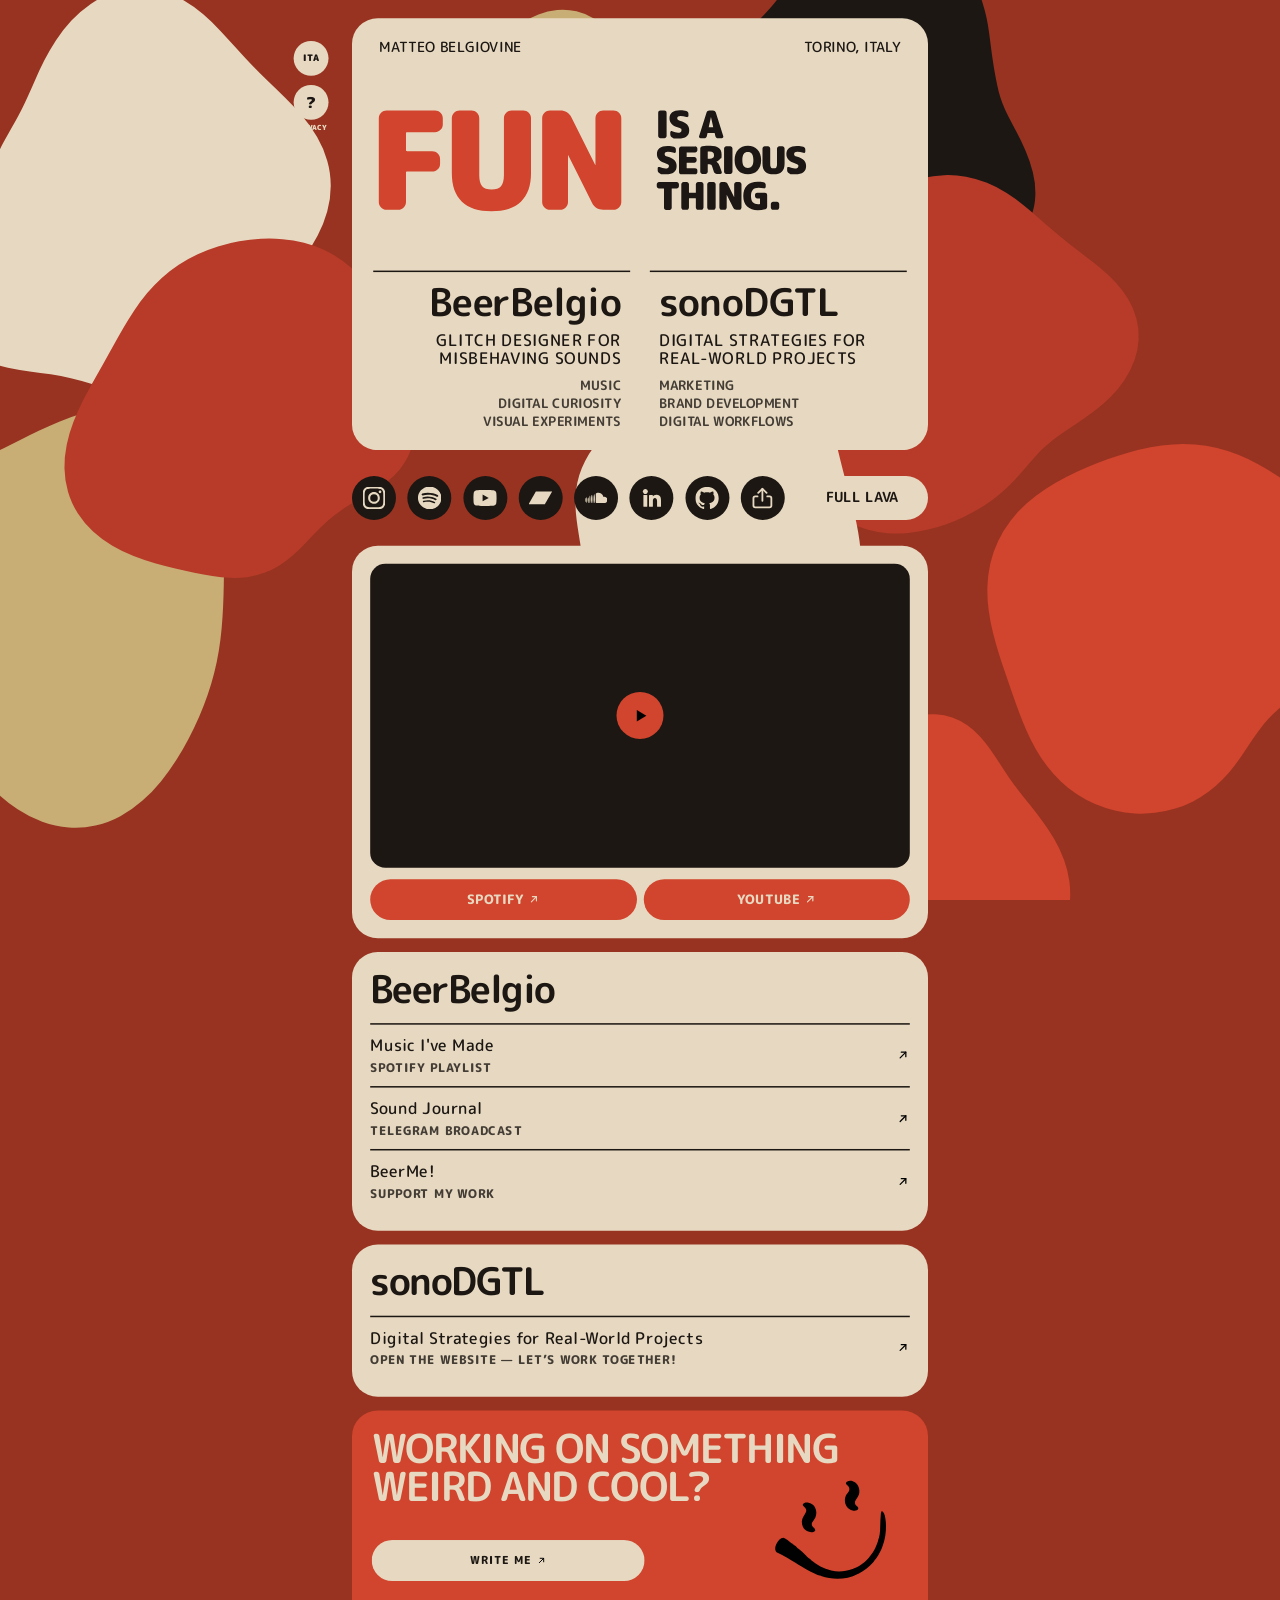
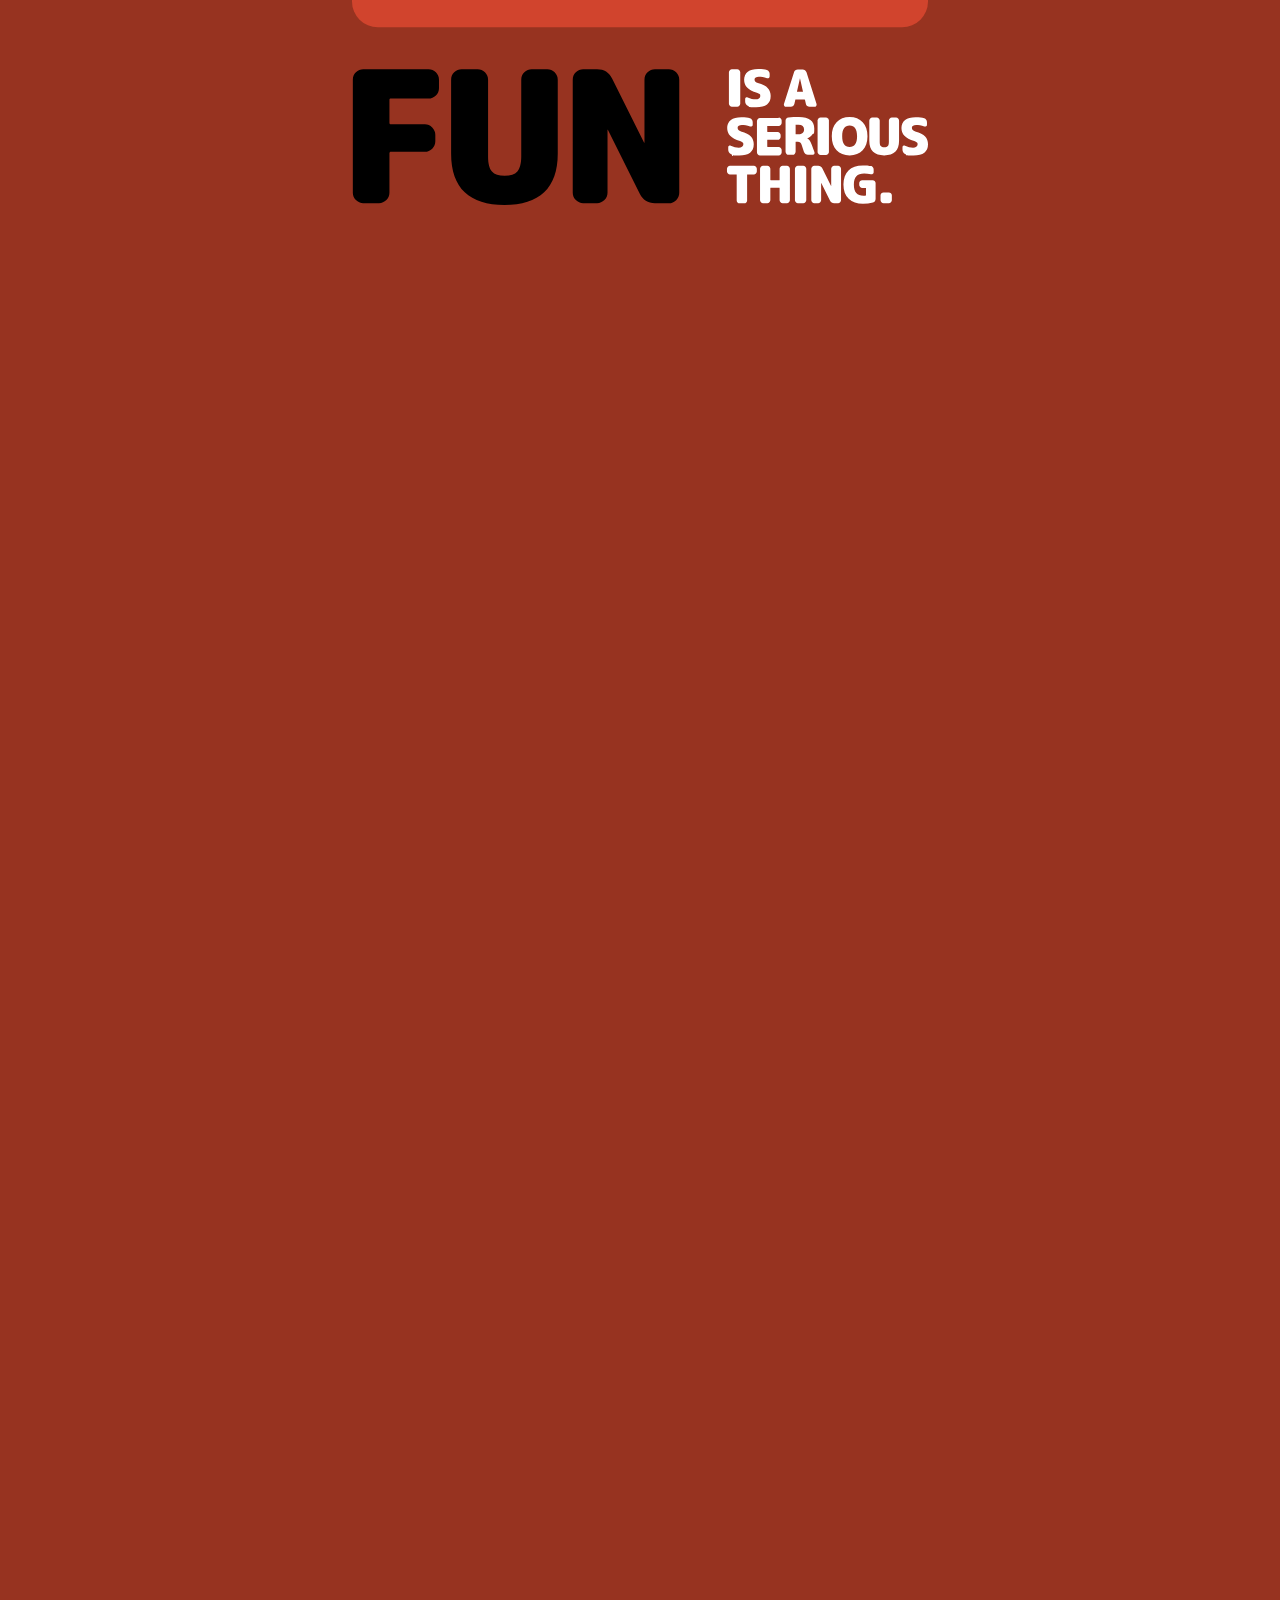
==== index.html @ 7c2b0398 "Add files via upload" ====
<!doctype html>
<html lang="en">
<head>
  <meta charset="utf-8">
  <meta name="copyright" content="© 2026 Matteo Belgiovine. Non-commercial reuse with attribution; commercial use requires separate agreement.">
  <meta name="viewport" content="width=device-width, initial-scale=1, viewport-fit=cover">
  <meta name="theme-color" content="#973320">

  <title>FUN IS A SERIOUS THING</title>
  <meta name="description" content="Music, digital strategy and useful ideas from unexpected angles. Fun is a serious thing.">

  <link rel="canonical" href="https://beerbelgio.github.io/">
  <link rel="alternate" hreflang="en" href="https://beerbelgio.github.io/">
  <link rel="alternate" hreflang="it" href="https://beerbelgio.github.io/it/">
  <link rel="alternate" hreflang="x-default" href="https://beerbelgio.github.io/">

  <meta property="og:title" content="Matteo Belgiovine — Digital Hub">
  <meta property="og:site_name" content="Matteo Belgiovine">
  <meta property="og:description" content="Music, digital strategy and useful ideas from unexpected angles. Fun is a serious thing.">
  <meta property="og:type" content="website">
  <meta property="og:url" content="https://beerbelgio.github.io/">
  <meta property="og:image" content="https://beerbelgio.github.io/assets/og-image.png">
  <meta property="og:image:secure_url" content="https://beerbelgio.github.io/assets/og-image.png">
  <meta property="og:image:type" content="image/png">
  <meta property="og:image:width" content="1200">
  <meta property="og:image:height" content="630">
  <meta property="og:image:alt" content="BeerBelgio — Matteo Belgiovine">

  <meta name="twitter:card" content="summary_large_image">
  <meta name="twitter:title" content="Matteo Belgiovine — Digital Hub">
  <meta name="twitter:description" content="Music, digital strategy and useful ideas from unexpected angles. Fun is a serious thing.">
  <meta name="twitter:image" content="https://beerbelgio.github.io/assets/og-image.png">
  <meta name="twitter:image:alt" content="BeerBelgio — Matteo Belgiovine">

  <link rel="icon" href="/assets/favicon.svg?v=1101" type="image/svg+xml">
  <link rel="stylesheet" href="/assets/fonts/m-plus-rounded-1c/font.css?v=1101">
  <link rel="stylesheet" href="/style.css?v=1101">

  <script>
    (() => {
      const BUILD_TOKEN = "1101";
      let checking = false;
      async function ensureCurrentBuild() {
        if (checking) return;
        checking = true;
        try {
          const response = await fetch(`/version.json?t=${Date.now()}`, { cache: "no-store" });
          if (!response.ok) return;
          const latest = await response.json();
          if (latest && latest.token && latest.token !== BUILD_TOKEN) {
            const url = new URL(window.location.href);
            if (url.searchParams.get("_build") !== latest.token) {
              url.searchParams.set("_build", latest.token);
              window.location.replace(url.toString());
            }
          }
        } catch (_) {
          /* Offline or transient network failure: keep the current coherent build. */
        } finally {
          checking = false;
        }
      }
      window.addEventListener("pageshow", ensureCurrentBuild);
      window.addEventListener("orientationchange", ensureCurrentBuild);
      document.addEventListener("visibilitychange", () => {
        if (!document.hidden) ensureCurrentBuild();
      });
    })();
  </script>

</head>

<body>
  <canvas id="lava-canvas" aria-hidden="true"></canvas>

  <button class="lava-back" id="lava-back" type="button" aria-label="Exit full lava mode">
    BACK
  </button>

  <button class="lava-info" id="lava-info" type="button" aria-label="Full Lava controls" aria-expanded="false" aria-controls="lava-info-panel">
    ?
  </button>

  <div class="lava-info-panel card" id="lava-info-panel" hidden role="dialog" aria-modal="true" aria-labelledby="lava-info-title">
    <section class="lava-info-card">
      <button class="lava-info-close" id="lava-info-close" type="button" aria-label="Close Full Lava controls">×</button>
      <h2 id="lava-info-title">FULL LAVA</h2>
      <p class="lava-info-copy"><span><strong>MOVE</strong> the pointer through the field to create a perturbation.</span><span><strong>SCROLL</strong> around to push the whole field and affect the blobs.</span><span><strong>GRAB &amp; DRAG</strong> a blob, move it and release it — throw it, play with it.</span><span><strong>5+5</strong> clicks on empty space will repel the blobs, then attract them. Drive ’em crazy.</span></p>
    </section>
  </div>

  <div class="privacy-overlay card" id="privacy-panel" hidden role="dialog" aria-modal="true" aria-labelledby="privacy-title">
    <section class="privacy-card">
      <button class="privacy-close" type="button" data-privacy-close aria-label="Close privacy information">×</button>
      <h2 id="privacy-title">PRIVACY</h2>
      <p class="privacy-intro">This site is intentionally light on tracking.</p>
      <div class="privacy-copy">
        <section><h3>THIS SITE</h3><p>No first-party analytics, advertising pixels, profiling or marketing trackers are used by this website.</p></section>
        <section><h3>HOSTING</h3><p>The site is hosted with GitHub Pages. GitHub states that visitors’ IP addresses are logged and stored for security purposes. <a href="https://docs.github.com/en/site-policy/privacy-policies/github-general-privacy-statement" target="_blank" rel="noopener noreferrer">GitHub Privacy Statement <img class="privacy-link-arrow" src="/assets/icon-arrow-up-right.svg?v=1101" alt="" aria-hidden="true"></a></p></section>
        <section><h3>YOUTUBE</h3><p>Embedded videos are loaded only after you choose to play them and use YouTube’s Privacy-Enhanced Mode (<code>youtube-nocookie.com</code>). Once activated, Google / YouTube may process data under their own policies. <a href="https://support.google.com/youtube/answer/171780?hl=en" target="_blank" rel="noopener noreferrer">About Privacy-Enhanced Mode <img class="privacy-link-arrow" src="/assets/icon-arrow-up-right.svg?v=1101" alt="" aria-hidden="true"></a></p></section>
        <section><h3>EXTERNAL LINKS</h3><p>Music, social and professional links open third-party services. Their own privacy terms apply once you leave this site.</p></section>
        <section><h3>CONTACT DATA</h3><p>“Write me” first tries to open your email app through a <code>mailto:</code> link; if no handler takes over, the site shows TO, SUBJECT and MESSAGE as separate fields you can copy into your webmail. This website does not submit or store the message itself. If you email Matteo, the data you voluntarily provide are used to reply to your request and manage the related correspondence. The legal basis is taking steps at your request before a possible collaboration where applicable (GDPR Art. 6(1)(b)); otherwise, the legitimate interest in answering and managing correspondence (Art. 6(1)(f)). Providing contact data is voluntary.</p></section>
        <section><h3>EMAIL PROVIDER</h3><p>Email is received through Gmail / Google. Google may process that correspondence under its own privacy terms and applicable international-transfer safeguards. <a href="https://policies.google.com/privacy" target="_blank" rel="noopener noreferrer">Google Privacy Policy <img class="privacy-link-arrow" src="/assets/icon-arrow-up-right.svg?v=1101" alt="" aria-hidden="true"></a></p></section>
        <section><h3>RETENTION &amp; RIGHTS</h3><p>Correspondence is kept only as long as reasonably needed for the request, any resulting relationship and applicable legal or accounting obligations. No automated decision-making or profiling is carried out by Matteo through this site. Where the GDPR applies, you may request access, correction, deletion, restriction, objection or portability where applicable, and you may lodge a complaint with the competent supervisory authority.</p></section>
        <section><h3>CONTROLLER / CONTACT</h3><p>Matteo Belgiovine — Turin, Italy<br><a href="mailto:matteo.sonodgtl@gmail.com">matteo.sonodgtl@gmail.com</a></p></section>
      </div>
      <p class="privacy-updated">Last updated: 25 September 2026.</p>
    </section>
  </div>

  <div class="site-stage" id="site-stage">
  <main class="site-shell" id="site-shell">

    <section class="hero card" aria-labelledby="hero-title">
      <div class="hero-controls" aria-label="Page controls">
        <a class="language-launch" href="/it/" hreflang="it" lang="it" aria-label="Switch to Italian version">
          <span class="language-launch-mark" aria-hidden="true">ITA</span>
        </a>
        <button class="privacy-launch" type="button" data-privacy-open aria-label="Open privacy information" aria-expanded="false" aria-controls="privacy-panel">
          <span class="privacy-launch-mark" aria-hidden="true">?</span>
          <span class="privacy-launch-label">PRIVACY</span>
        </button>
      </div>
      <div class="hero-meta">
        <span>MATTEO BELGIOVINE</span>
        <span class="hero-location"><span class="location-city">TORINO<span class="location-comma">,</span></span><span class="location-country">ITALY</span></span>
      </div>

      <h1 id="hero-title" class="hero-claim-art-wrap">
        <picture class="hero-claim-picture">
          <source media="(pointer: coarse) and (orientation: portrait)" srcset="/assets/claim-portrait.svg?v=1101">
          <img class="hero-claim-art" src="/assets/claim.svg?v=1101" alt="FUN IS A SERIOUS THING.">
        </picture>
      </h1>

      <div class="identity-stack">
        <a class="identity-card-link" href="#beerbelgio-links" aria-label="Go to BeerBelgio links">
          <article class="identity-block">
            <h2>BeerBelgio</h2>
            <p class="identity-tagline">GLITCH DESIGNER FOR<br>MISBEHAVING SOUNDS</p>
            <p class="identity-meta identity-list">
              <span>MUSIC</span>
              <span>DIGITAL CURIOSITY</span>
              <span>VISUAL EXPERIMENTS</span>
            </p>
          </article>
        </a>

        <a class="identity-card-link" href="/sonodgtl/" aria-label="Open sonoDGTL">
          <article class="identity-block">
            <h2>sonoDGTL</h2>
            <p class="identity-tagline">DIGITAL STRATEGIES FOR<br>REAL-WORLD PROJECTS</p>
            <p class="identity-meta identity-list">
              <span>MARKETING</span>
              <span>BRAND DEVELOPMENT</span>
              <span>DIGITAL WORKFLOWS</span>
            </p>
          </article>
        </a>
      </div>
    </section>

    <div class="quick-actions">
      <nav class="platforms" aria-label="Main platforms">
        <a href="https://www.instagram.com/beerbelgio" target="_blank" rel="noopener noreferrer" aria-label="Instagram"><img class="platform-icon" src="/assets/icon-instagram.svg?v=1101" alt=""></a>
        <a href="https://open.spotify.com/intl-it/artist/6f2uqxxXSBY0WYe5qpEMO0?si=txOc3IltQOeGPD7Iq0KtQw" target="_blank" rel="noopener noreferrer" aria-label="Spotify"><img class="platform-icon" src="/assets/icon-spotify.svg?v=1101" alt=""></a>
        <a href="https://www.youtube.com/@beerbelgio" target="_blank" rel="noopener noreferrer" aria-label="YouTube"><img class="platform-icon" src="/assets/icon-youtube.svg?v=1101" alt=""></a>
        <a href="https://beerbelgio.bandcamp.com/" target="_blank" rel="noopener noreferrer" aria-label="Bandcamp"><img class="platform-icon" src="/assets/icon-bandcamp.svg?v=1101" alt=""></a>
        <a href="https://soundcloud.com/beerbelgio" target="_blank" rel="noopener noreferrer" aria-label="SoundCloud"><img class="platform-icon" src="/assets/icon-soundcloud.svg?v=1101" alt=""></a>
        <a href="https://www.linkedin.com/in/matteo-belgiovine-421177164/" target="_blank" rel="noopener noreferrer" aria-label="LinkedIn"><img class="platform-icon" src="/assets/icon-linkedin.svg?v=1101" alt=""></a>
        <a href="https://github.com/BeerBelgio" target="_blank" rel="noopener noreferrer" aria-label="GitHub"><img class="platform-icon" src="/assets/icon-github.svg?v=1101" alt=""></a>
        <button class="platform-share" id="share-site" type="button" aria-label="Share this site" title="Share this site"><img class="platform-icon" src="/assets/icon-share.svg?v=1101" alt=""></button>
      </nav>

      <button class="lava-toggle" id="lava-toggle" type="button" aria-pressed="false">
        <span>FULL</span><span>LAVA</span>
      </button>
    </div>

    <section class="featured card" id="featured">
      <button
        class="video-shell"
        id="video-shell"
        type="button"
        data-youtube-id="8kaRScePKms"
        data-youtube-list="OLAK5uy_lhZT4kA-28vSo5-pz2SOYputOBcnqwUYM"
        aria-label="Play Sounds Like Something on YouTube">
        <span class="play"><img src="/assets/icon-play.svg?v=1101" alt=""></span>
      </button>

      <div class="cta-row">
        <a href="https://open.spotify.com/intl-it/artist/6f2uqxxXSBY0WYe5qpEMO0?si=WlXgoVD5QQej0EATIzLRXA&nd=1&dlsi=f950cc11a46f4bed" target="_blank" rel="noopener noreferrer">SPOTIFY <img class="inline-arrow" src="/assets/icon-arrow-up-right-cream.svg?v=1101" alt=""></a>
        <a href="https://www.youtube.com/@beerbelgio" target="_blank" rel="noopener noreferrer">YOUTUBE <img class="inline-arrow" src="/assets/icon-arrow-up-right-cream.svg?v=1101" alt=""></a>
      </div>
    </section>

    <section class="links-card card beerbelgio-card" id="beerbelgio-links">
      <h2 class="brand-heading">BeerBelgio</h2>

      <a href="https://open.spotify.com/playlist/3QhvNxwQDvrc0cgMJLkmTY?si=cVRykptQRAOEK6fK8lfCNQ" target="_blank" rel="noopener noreferrer">
        <span>
          Music I've Made
          <small>SPOTIFY PLAYLIST</small>
        </span>
        <span class="arrow"><img src="/assets/icon-arrow-up-right.svg?v=1101" alt=""></span>
      </a>

      <a href="https://t.me/beerbelgio_soundjournal" target="_blank" rel="noopener noreferrer">
        <span>
          Sound Journal
          <small>TELEGRAM BROADCAST</small>
        </span>
        <span class="arrow"><img src="/assets/icon-arrow-up-right.svg?v=1101" alt=""></span>
      </a>

      <a href="https://ko-fi.com/beerbelgio" target="_blank" rel="noopener noreferrer">
        <span>
          BeerMe!
          <small>SUPPORT MY WORK</small>
        </span>
        <span class="arrow"><img src="/assets/icon-arrow-up-right.svg?v=1101" alt=""></span>
      </a>
    </section>

    <section class="links-card card sonodgtl-card" id="sonodgtl-link">
      <h2 class="brand-heading">sonoDGTL</h2>

      <a href="/sonodgtl/">
        <span>
          Digital Strategies for <br class="mobile-only-break">Real-World Projects
          <small>OPEN THE WEBSITE<span class="sonodgtl-cta-separator"> — </span><br class="mobile-only-break">LET’S WORK TOGETHER!</small>
        </span>
        <span class="arrow"><img src="/assets/icon-arrow-up-right.svg?v=1101" alt=""></span>
      </a>
    </section>

    <section class="contact contact-a card" id="contact">
      <h2>
        <span class="contact-line contact-line-one"><span>WORKING ON</span> <span>SOMETHING</span></span>
        <span class="contact-line contact-line-two"><span>WEIRD</span> <span>AND COOL?</span></span>
      </h2>

      <div class="contact-lower">
        <a class="write-button" id="hub-write-me"
           href="mailto:matteo.sonodgtl@gmail.com?subject=Something%20weird%20and%20cool&body=Hi%20Matteo%2C%0A%0AWHO%20I%20AM%3A%0A%0AMY%20LINKS%3A%0A%0AWHAT%20I%27M%20WORKING%20ON%3A%0A%0AWHY%20AM%20I%20WRITING%20TO%20YOU%3A%0A">
          WRITE ME <img class="inline-arrow" src="/assets/icon-arrow-up-right.svg?v=1101" alt="">
        </a>
      </div>

      <img class="contact-smile contact-smile-full"
           src="/assets/smile-eyes.svg?v=1101"
           alt=""
           aria-hidden="true">
    </section>



  </main>
  </div>

  <!-- Universal final claim: exact V0.55.1.15 promoted claim-end construction,
       kept outside the scaled stage so sticky remains viewport-true. -->
  <footer class="floating-motto" aria-label="Fun is a serious thing.">
      <div class="motto-fit" id="motto-fit">
        <span class="motto-segment motto-segment-fun" id="motto-fun">
          <span class="motto-base">FUN</span>
          <span class="motto-reactive-host" aria-hidden="true"></span>
        </span> <span class="motto-segment motto-segment-rest" id="motto-rest">
          <span class="motto-base">IS A SERIOUS THING.</span>
          <span class="motto-reactive-host" aria-hidden="true"></span>
        </span>
      </div>
      <div class="motto-portrait-art" id="motto-portrait-art" aria-hidden="true">
        <svg class="motto-portrait-svg" id="motto-portrait-svg" viewBox="0 0 740 150" preserveAspectRatio="xMidYMid meet" focusable="false" aria-hidden="true">
          <defs id="motto-portrait-defs">
            <!-- Exact path geometry derived from assets/claim-portrait-end.svg supplied for V0.55.1.8. -->
            <g xmlns="http://www.w3.org/2000/svg" id="motto-portrait-fun-shape">
    <path d="M184.9,15.8c2.5,0,4.6.9,6.4,2.7,1.8,1.8,2.7,4,2.7,6.4v7.4c0,2.5-.9,4.6-2.7,6.4s-4,2.7-6.4,2.7h-32.8c-1,0-1.4.4-1.4,1.3v19.8c0,1,.5,1.4,1.4,1.4h29.6c2.5,0,4.6.9,6.4,2.7,1.8,1.8,2.7,4,2.7,6.4v5.8c0,2.5-.9,4.6-2.7,6.4s-4,2.7-6.4,2.7h-29.6c-1,0-1.4.5-1.4,1.4v34.4c0,2.5-.9,4.6-2.7,6.4s-4,2.7-6.4,2.7h-13.8c-2.5,0-4.6-.9-6.4-2.7s-2.7-4-2.7-6.4V24.9c0-2.5.9-4.6,2.7-6.4,1.8-1.8,4-2.7,6.4-2.7h57.2-.1,0Z" />
    <path d="M288.7,15.8c2.5,0,4.6.9,6.4,2.7s2.7,4,2.7,6.4v64.7c0,15-4,26.2-11.9,33.7s-19.5,11.2-34.7,11.2-26.8-3.7-34.7-11.2-11.9-18.7-11.9-33.7V24.9c0-2.5.9-4.6,2.7-6.4s4-2.7,6.4-2.7h14.1c2.5,0,4.6.9,6.4,2.7,1.8,1.8,2.7,4,2.7,6.4v67.1c0,6.2,1.1,10.6,3.4,13.1,2.2,2.5,5.9,3.8,11.1,3.8s8.8-1.3,11.1-3.8c2.2-2.5,3.4-6.9,3.4-13.1V24.9c0-2.5.9-4.6,2.7-6.4s4-2.7,6.4-2.7h13.7Z" />
    <path d="M394.9,15.8c2.5,0,4.6.9,6.4,2.7s2.7,4,2.7,6.4v98.9c0,2.5-.9,4.6-2.7,6.4s-4,2.7-6.4,2.7h-12.2c-6.1,0-10.5-2.7-13.2-8.2l-27.8-55.9s0-.2-.2-.2-.2,0-.2.2v54.9c0,2.5-.9,4.6-2.7,6.4-1.8,1.8-4,2.7-6.4,2.7h-12.2c-2.5,0-4.6-.9-6.4-2.7s-2.7-4-2.7-6.4V24.9c0-2.5.9-4.6,2.7-6.4,1.8-1.8,4-2.7,6.4-2.7h12.2c6.1,0,10.5,2.7,13.2,8.2l27.8,55.9s0,.2.2.2.2,0,.2-.2V24.9c0-2.5.9-4.6,2.7-6.4,1.8-1.8,4-2.7,6.4-2.7h12.2Z" />
  </g>
  
            <g xmlns="http://www.w3.org/2000/svg" id="motto-portrait-rest-shape">
    <g>
      <path d="M454.7,15.8c.7,0,1.3.3,1.8.8s.8,1.1.8,1.8v27.5c0,.7-.3,1.3-.8,1.8s-1.1.8-1.8.8h-4.7c-.7,0-1.3-.3-1.8-.8s-.8-1.1-.8-1.8v-27.5c0-.7.3-1.3.8-1.8s1.1-.8,1.8-.8c0,0,4.7,0,4.7,0Z" />
      <path d="M472.7,27.9c4.2,1.2,7.1,2.7,8.7,4.4,1.6,1.7,2.5,4,2.5,6.8,0,6.6-4.2,9.8-12.7,9.8s-5.2-.4-7.4-1.3c-.7-.3-1.2-.7-1.6-1.4s-.6-1.4-.6-2.2v-2.3c0-.6.2-1,.7-1.3s1-.3,1.5,0c2.4,1.1,4.7,1.7,7,1.7s4-.9,4-2.7-.2-1.5-.6-1.9-1.2-.8-2.3-1.2c-4-1.2-6.8-2.7-8.6-4.6-1.7-1.8-2.6-4.1-2.6-6.8s1.1-5.2,3.2-6.9c2.1-1.7,5.1-2.5,9.1-2.5s5.4.3,7.6.9c.7.2,1.3.6,1.7,1.3.4.6.7,1.3.7,2.1v2.2c0,.6-.2,1.1-.7,1.4s-1,.4-1.6.2c-2.7-.9-5.1-1.3-7.2-1.3s-3.7.8-3.7,2.5,1,2.5,3,3.1c0,0-.1,0-.1,0Z" />
      <path d="M515.2,18.3l8.8,27.8c.2.6,0,1.1-.3,1.7-.4.5-.9.8-1.5.8h-4.4c-.7,0-1.4-.2-2-.7s-.9-1-1.1-1.8l-.8-3.4c0-.2-.2-.4-.4-.4h-7.6c-.3,0-.5,0-.5.4l-.8,3.4c-.1.7-.5,1.3-1.1,1.8s-1.2.7-2,.7h-4.2c-.6,0-1.1-.3-1.5-.8s-.5-1.1-.3-1.7l8.8-27.8c.2-.7.6-1.3,1.2-1.7s1.3-.7,2.1-.7h4.3c.7,0,1.4.2,2,.7s1,1,1.3,1.7ZM507.3,35.5h4.8v-.2l-2.6-11.7h0l-2.6,11.7v.2h.4,0Z" />
    </g>
    <g>
      <path d="M457.9,70.1c4.2,1.2,7.1,2.7,8.7,4.4,1.6,1.7,2.5,4,2.5,6.8,0,6.6-4.2,9.8-12.7,9.8s-5.2-.4-7.4-1.3c-.7-.3-1.2-.7-1.6-1.4-.4-.7-.6-1.4-.6-2.2v-2.3c0-.6.2-1,.7-1.3s1-.3,1.5,0c2.4,1.1,4.7,1.7,7,1.7s4-.9,4-2.7-.2-1.5-.6-1.9-1.2-.8-2.3-1.2c-4-1.2-6.8-2.7-8.6-4.6-1.7-1.8-2.6-4.1-2.6-6.8s1.1-5.2,3.2-6.9,5.1-2.5,9.1-2.5,5.4.3,7.6.9c.7.2,1.3.6,1.7,1.3.4.6.7,1.3.7,2.1v2.2c0,.6-.2,1.1-.7,1.4s-1,.4-1.6.2c-2.7-.9-5.1-1.3-7.2-1.3s-3.7.8-3.7,2.5,1,2.5,3,3.1c0,0-.1,0-.1,0Z" />
      <path d="M490.9,58c.7,0,1.3.3,1.8.8s.8,1.1.8,1.8v2.1c0,.7-.3,1.3-.8,1.8-.5.5-1.1.8-1.8.8h-9.6c-.3,0-.4,0-.4.4v4.6c0,.3.1.4.4.4h8.7c.7,0,1.3.3,1.8.8s.8,1.1.8,1.8v1.6c0,.7-.3,1.3-.8,1.8s-1.1.8-1.8.8h-8.7c-.3,0-.4,0-.4.4v5.5c0,.3.1.4.4.4h9.6c.7,0,1.3.3,1.8.8s.8,1.1.8,1.8v2.1c0,.7-.3,1.3-.8,1.8s-1.1.8-1.8.8h-16.4c-.7,0-1.3-.3-1.8-.8s-.8-1.1-.8-1.8v-27.5c0-.7.3-1.3.8-1.8s1.1-.8,1.8-.8h16.4v-.4h0Z" />
      <path d="M519.8,81.7l2.4,6.6c.2.6,0,1.1-.2,1.6s-.8.7-1.5.7h-4.1c-.8,0-1.5-.2-2.1-.7s-1-1-1.3-1.7l-2-6.1c-.3-1-.7-1.8-1.3-2.2s-1.2-.7-2-.7h-1.6c-.3,0-.4,0-.4.4v8.4c0,.7-.3,1.3-.8,1.8s-1.1.8-1.8.8h-3.6c-.7,0-1.3-.3-1.8-.8s-.8-1.1-.8-1.8v-27.3c0-.7.2-1.3.7-1.9.5-.6,1.1-.9,1.8-.9,2.9-.3,6-.4,9.2-.4,8.9,0,13.4,3.4,13.4,10.1s-.6,3.6-1.7,5.2-2.6,2.8-4.5,3.4h0c.9.5,1.6,1.1,2.2,1.9s1.1,1.9,1.7,3.4v.2h0ZM508.2,72.7c1.5,0,2.7-.4,3.6-1.1s1.3-1.8,1.3-3.1c0-2.8-1.6-4.2-4.9-4.2s-1.4,0-2.1,0-.4.2-.4.5v7.5c0,.3.1.4.4.4h2.1Z" />
      <path d="M532.2,58c.7,0,1.3.3,1.8.8s.8,1.1.8,1.8v27.5c0,.7-.3,1.3-.8,1.8s-1.1.8-1.8.8h-4.7c-.7,0-1.3-.3-1.8-.8s-.8-1.1-.8-1.8v-27.5c0-.7.3-1.3.8-1.8s1.1-.8,1.8-.8h4.7Z" />
      <path d="M541.5,62c2.8-3,6.6-4.5,11.4-4.5s8.6,1.5,11.4,4.5,4.2,7.1,4.2,12.3-1.4,9.3-4.2,12.3-6.6,4.5-11.4,4.5-8.6-1.5-11.4-4.5-4.2-7.1-4.2-12.3,1.4-9.3,4.2-12.3ZM546.4,74.3c0,6.3,2.2,9.4,6.5,9.4s6.5-3.1,6.5-9.4-2.2-9.4-6.5-9.4-6.5,3.1-6.5,9.4Z" />
      <path d="M593.5,58c.7,0,1.3.3,1.8.8s.8,1.1.8,1.8v18c0,4.2-1.1,7.3-3.3,9.4s-5.4,3.1-9.7,3.1-7.4-1-9.7-3.1c-2.2-2.1-3.3-5.2-3.3-9.4v-18c0-.7.3-1.3.8-1.8s1.1-.8,1.8-.8h3.9c.7,0,1.3.3,1.8.8s.8,1.1.8,1.8v18.7c0,1.7.3,2.9.9,3.6.6.7,1.7,1.1,3.1,1.1s2.5-.4,3.1-1.1.9-1.9.9-3.6v-18.7c0-.7.3-1.3.8-1.8s1.1-.8,1.8-.8h3.8,0Z" />
      <path d="M610.2,70.1c4.2,1.2,7.1,2.7,8.7,4.4,1.6,1.7,2.5,4,2.5,6.8,0,6.6-4.2,9.8-12.7,9.8s-5.2-.4-7.4-1.3c-.7-.3-1.2-.7-1.6-1.4-.4-.7-.6-1.4-.6-2.2v-2.3c0-.6.2-1,.7-1.3s1-.3,1.5,0c2.4,1.1,4.7,1.7,7,1.7s4-.9,4-2.7-.2-1.5-.6-1.9c-.4-.4-1.2-.8-2.3-1.2-4-1.2-6.8-2.7-8.6-4.6-1.7-1.8-2.6-4.1-2.6-6.8s1.1-5.2,3.2-6.9c2.1-1.7,5.1-2.5,9.1-2.5s5.4.3,7.6.9c.7.2,1.3.6,1.7,1.3.4.6.7,1.3.7,2.1v2.2c0,.6-.2,1.1-.7,1.4s-1,.4-1.6.2c-2.7-.9-5.1-1.3-7.2-1.3s-3.7.8-3.7,2.5,1,2.5,3,3.1h-.1Z" />
    </g>
    <g>
      <path d="M469.2,100.2c.7,0,1.3.3,1.8.8s.8,1.1.8,1.8v2.3c0,.7-.3,1.3-.8,1.8s-1.1.8-1.8.8h-5.5c-.3,0-.4,0-.4.4v22.3c0,.7-.2,1.3-.7,1.8s-1.1.8-1.8.8h-4.1c-.7,0-1.3-.3-1.8-.8s-.7-1.1-.7-1.8v-22.3c0-.3-.1-.4-.4-.4h-5.5c-.7,0-1.3-.3-1.8-.8s-.8-1.1-.8-1.8v-2.3c0-.7.3-1.3.8-1.8s1.1-.8,1.8-.8c0,0,20.9,0,20.9,0Z" />
      <path d="M498.1,100.2c.7,0,1.3.3,1.8.8s.8,1.1.8,1.8v27.5c0,.7-.3,1.3-.8,1.8s-1.1.8-1.8.8h-3.8c-.7,0-1.3-.3-1.8-.8s-.8-1.1-.8-1.8v-10.5c0-.3-.1-.4-.4-.4h-7.3c-.3,0-.4,0-.4.4v10.5c0,.7-.3,1.3-.8,1.8s-1.1.8-1.8.8h-3.8c-.7,0-1.3-.3-1.8-.8s-.8-1.1-.8-1.8v-27.5c0-.7.3-1.3.8-1.8s1.1-.8,1.8-.8h3.8c.7,0,1.3.3,1.8.8s.8,1.1.8,1.8v9.6c0,.3.1.4.4.4h7.3c.2,0,.4,0,.4-.4v-9.6c0-.7.3-1.3.8-1.8s1.1-.8,1.8-.8h3.8Z" />
      <path d="M512.4,100.2c.7,0,1.3.3,1.8.8s.8,1.1.8,1.8v27.5c0,.7-.3,1.3-.8,1.8s-1.1.8-1.8.8h-4.7c-.7,0-1.3-.3-1.8-.8s-.8-1.1-.8-1.8v-27.5c0-.7.3-1.3.8-1.8s1.1-.8,1.8-.8h4.7Z" />
      <path d="M542.8,100.2c.7,0,1.3.3,1.8.8s.8,1.1.8,1.8v27.5c0,.7-.3,1.3-.8,1.8s-1.1.8-1.8.8h-3.4c-1.7,0-2.9-.8-3.7-2.3l-7.7-15.6h0v15.3c0,.7-.3,1.3-.8,1.8s-1.1.8-1.8.8h-3.4c-.7,0-1.3-.3-1.8-.8s-.8-1.1-.8-1.8v-27.5c0-.7.3-1.3.8-1.8s1.1-.8,1.8-.8h3.4c1.7,0,2.9.8,3.7,2.3l7.7,15.6h0v-15.3c0-.7.3-1.3.8-1.8s1.1-.8,1.8-.8c0,0,3.4,0,3.4,0Z" />
      <path d="M573,112.7c.7,0,1.3.3,1.8.8s.8,1.1.8,1.8v13.7c0,.8-.2,1.5-.6,2.1-.4.6-1,1-1.7,1.2-2.8.7-5.7,1.1-8.8,1.1-5.2,0-9.3-1.5-12.4-4.4-3.1-2.9-4.6-7.1-4.6-12.4s1.5-9.4,4.4-12.4,7.1-4.4,12.6-4.4,4.5.2,6.9.6c.7,0,1.3.5,1.8,1.1s.7,1.3.7,2v2.2c0,.6-.2,1.1-.7,1.5s-1,.5-1.7.4c-2.1-.5-4-.7-5.9-.7-3.1,0-5.4.8-6.8,2.3-1.5,1.6-2.2,4-2.2,7.4s.7,5.8,2.1,7.4c1.4,1.5,3.5,2.3,6.3,2.3s1.2,0,1.8-.2c.3,0,.4-.2.4-.5v-5.7c0-.3,0-.4-.4-.4h-2.9c-.7,0-1.3-.3-1.8-.8s-.8-1.1-.8-1.8v-1.6c0-.7.3-1.3.8-1.8s1.1-.8,1.8-.8h9.2,0Z" />
      <path d="M587.2,123.4c.7,0,1.3.3,1.8.8s.8,1.1.8,1.8v4.3c0,.7-.3,1.3-.8,1.8s-1.1.8-1.8.8h-4.7c-.7,0-1.3-.3-1.8-.8s-.8-1.1-.8-1.8v-4.3c0-.7.3-1.3.8-1.8s1.1-.8,1.8-.8c0,0,4.7,0,4.7,0Z" />
    </g>
  </g>

            <g id="motto-portrait-base-shape">
              <use href="#motto-portrait-fun-shape" fill="#000000"></use>
              <use href="#motto-portrait-rest-shape" fill="#ffffff"></use>
            </g>
          </defs>
          <use class="motto-portrait-base" href="#motto-portrait-base-shape"></use>
          <g id="motto-portrait-reactive-root"></g>
        </svg>
      </div>
    </footer>
  <div class="motto-scroll-tail" aria-hidden="true"></div>


  <div class="email-fallback" id="email-fallback" hidden>
    <div class="email-fallback-card" role="dialog" aria-modal="true" aria-labelledby="email-fallback-title">
      <button class="email-fallback-close" id="email-fallback-close" type="button" aria-label="Close email details"><span aria-hidden="true"></span></button>
      <h2 id="email-fallback-title">NO MAIL APP?</h2>
      <p>Use these three fields in your webmail.</p>
      <div class="email-field"><span>TO</span><code id="email-fallback-to">matteo.sonodgtl@gmail.com</code><button type="button" data-copy-target="email-fallback-to">COPY</button></div>
      <div class="email-field"><span>SUBJECT</span><code id="email-fallback-subject">Something weird and cool</code><button type="button" data-copy-target="email-fallback-subject">COPY</button></div>
      <div class="email-field email-field-body"><span>MESSAGE</span><code id="email-fallback-body">Hi Matteo,

WHO I AM:

MY LINKS:

WHAT I'M WORKING ON:

WHY AM I WRITING TO YOU:</code><button type="button" data-copy-target="email-fallback-body">COPY</button></div>
    </div>
  </div>

  <script src="/lava.js?v=1101"></script>
  <script src="/script.js?v=1101"></script>
  <script src="/privacy.js?v=1101"></script>
</body>
</html>
---- assets/fonts/m-plus-rounded-1c/font.css ----
/* M PLUS Rounded 1c — self-hosted, SIL Open Font License 1.1 */

@font-face {
  font-family: "M PLUS Rounded 1c";
  src: url("./m-plus-rounded-1c-latin-100-normal.woff2?v=1101") format("woff2");
  font-style: normal;
  font-weight: 100;
  font-display: swap;
}

@font-face {
  font-family: "M PLUS Rounded 1c";
  src: url("./m-plus-rounded-1c-latin-300-normal.woff2?v=1101") format("woff2");
  font-style: normal;
  font-weight: 300;
  font-display: swap;
}

@font-face {
  font-family: "M PLUS Rounded 1c";
  src: url("./m-plus-rounded-1c-latin-400-normal.woff2?v=1101") format("woff2");
  font-style: normal;
  font-weight: 400;
  font-display: swap;
}

@font-face {
  font-family: "M PLUS Rounded 1c";
  src: url("./m-plus-rounded-1c-latin-500-normal.woff2?v=1101") format("woff2");
  font-style: normal;
  font-weight: 500;
  font-display: swap;
}

@font-face {
  font-family: "M PLUS Rounded 1c";
  src: url("./m-plus-rounded-1c-latin-700-normal.woff2?v=1101") format("woff2");
  font-style: normal;
  font-weight: 700;
  font-display: swap;
}

@font-face {
  font-family: "M PLUS Rounded 1c";
  src: url("./m-plus-rounded-1c-latin-800-normal.woff2?v=1101") format("woff2");
  font-style: normal;
  font-weight: 800;
  font-display: swap;
}

@font-face {
  font-family: "M PLUS Rounded 1c";
  src: url("./m-plus-rounded-1c-latin-900-normal.woff2?v=1101") format("woff2");
  font-style: normal;
  font-weight: 900;
  font-display: swap;
}
---- style.css ----
/* BeerBelgio / Matteo Belgiovine — Digital Hub
   V1.1.0 production baseline. Vanilla HTML/CSS/JS, no external UI libraries.
*/

:root {
  --ink: #1c1713;
  --cream: #e7d9c1;
  --orange: #d1442d;
  --brick: #973320;
  --page-gap: 14px;
  --radius: 28px;
  --max-width: 760px;
}

* { box-sizing: border-box; }

html {
  min-height: 100%;
  background: var(--brick);
  scroll-behavior: smooth;
}

body {
  margin: 0;
  min-height: 100%;
  color: var(--ink);
  font-family: var(--ui-font), sans-serif;
  -webkit-font-smoothing: antialiased;
  overflow-x: hidden;
}

a { color: inherit; }

#lava-canvas {
  position: fixed;
  inset: 0;
  z-index: -2;
  width: 100%;
  height: 100%;
  display: block;
  background: var(--brick);
}

.site-shell {
  width: min(calc(100% - 28px), var(--max-width));
  margin: 0 auto;
  padding: 14px 0 46px;
  display: grid;
  gap: var(--page-gap);
  transition: opacity 420ms ease, transform 520ms cubic-bezier(.2,.8,.2,1);
}

.card {
  background: var(--cream);
  border-radius: var(--radius);
  border: 0;
}

/* HERO */

.hero {
  min-height: 500px;
  padding: 22px 20px 20px;
  display: grid;
  grid-template-rows: auto 1fr auto;
}

.hero-meta {
  display: flex;
  justify-content: space-between;
  gap: 16px;
  font-family: var(--ui-font), sans-serif;
  font-size: 14px;
  line-height: 1.15;
  font-weight: 500;
  letter-spacing: .035em;
}

.hero h1 {
  align-self: center;
  margin: 10px 0;
  line-height: .84;
  letter-spacing: -.055em;
}

.hero .fun {
  display: block;
  color: var(--orange);
  font-size: clamp(76px, 24vw, 114px);
  font-weight: 900;
}

.hero .serious {
  display: block;
  margin-top: 8px;
  max-width: 350px;
  font-size: clamp(29px, 9vw, 45px);
  line-height: .92;
  font-weight: 900;
}

.identity-stack {
  display: grid;
  gap: 18px;
}

.identity-card-link {
  display: block;
  min-width: 0;
  text-decoration: none;
  border-radius: 12px;
}

.identity-card-link:hover h2 { color: var(--orange); }

.identity-card-link:focus-visible {
  outline: 3px solid var(--orange);
  outline-offset: 5px;
}

.identity-block {
  display: grid;
  grid-template-rows: auto minmax(2.7em, auto) minmax(2.7em, auto);
  padding-top: 13px;
  border-top: 2px solid var(--ink);
}

.identity-block h2 {
  margin: 0 0 7px;
  font-size: 19px;
  line-height: 1;
  letter-spacing: -.015em;
}

.identity-block p {
  margin: 0;
  max-width: 560px;
  font-family: var(--ui-font), sans-serif;
  font-weight: 700;
}

.identity-tagline {
  font-size: 12px;
  line-height: 1.32;
  letter-spacing: .02em;
}

.identity-meta {
  margin-top: 5px !important;
  font-size: 10px;
  line-height: 1.32;
  letter-spacing: .04em;
  opacity: .8;
}

/* QUICK LINKS */

.quick-actions {
  width: 100%;
  display: grid;
  grid-template-columns: repeat(6, 40px) auto;
  align-items: center;
  justify-content: space-between;
}

.platforms { display: contents; }

.platforms a {
  width: 40px;
  height: 40px;
  display: grid;
  place-items: center;
  border-radius: 999px;
  background: var(--ink);
  color: var(--cream);
  text-decoration: none;
  border: 0;
  box-shadow: none;
  font-size: 10px;
  font-weight: 900;
  letter-spacing: .03em;
  transition: transform 160ms ease;
}

.lava-toggle {
  height: 40px;
  padding: 0 15px;
  border: 0;
  border-radius: 999px;
  background: var(--cream);
  color: var(--ink);
  box-shadow: none;
  font: inherit;
  font-size: 9px;
  font-weight: 900;
  letter-spacing: .055em;
  cursor: pointer;
  white-space: nowrap;
  transition: transform 160ms ease;
}

.platforms a:hover,
.lava-toggle:hover {
  transform: translateY(-2px);
}

body.lava-mode { overflow: hidden; }

body.lava-mode .site-shell {
  opacity: 0;
  transform: scale(.985);
  pointer-events: none;
}

body.lava-mode .lava-toggle {
  position: fixed;
  z-index: 20;
  right: 18px;
  top: 18px;
  pointer-events: auto;
}

/* FEATURED */

.featured { padding: 16px; }

.video-shell {
  position: relative;
  width: 100%;
  aspect-ratio: 16 / 9;
  border: 0;
  border-radius: 20px;
  background: var(--ink);
  color: var(--cream);
  overflow: hidden;
  cursor: pointer;
  font: inherit;
}

.play {
  position: absolute;
  inset: 50% auto auto 50%;
  transform: translate(-50%, -50%);
  display: grid;
  place-items: center;
  width: 62px;
  height: 62px;
  border-radius: 50%;
  background: var(--orange);
  color: var(--cream);
  font-size: 23px;
  padding-left: 3px;
}

.video-note {
  position: absolute;
  left: 15px;
  bottom: 14px;
  font-family: var(--ui-font), sans-serif;
  font-size: 10px;
  font-weight: 700;
  opacity: .74;
}

.video-shell iframe {
  width: 100%;
  height: 100%;
  border: 0;
}

.cta-row {
  display: grid;
  grid-template-columns: 1fr 1fr;
  gap: 9px;
  margin-top: 10px;
}

.cta-row a {
  display: flex;
  justify-content: center;
  align-items: center;
  min-height: 46px;
  padding: 11px 14px;
  border-radius: 999px;
  background: var(--orange);
  color: var(--cream);
  text-decoration: none;
  font-size: 11px;
  font-weight: 900;
  letter-spacing: .04em;
}

/* MAIN LINK CARDS */

.links-card,
.contact {
  padding: 22px 20px;
}

.brand-heading {
  margin: 0 0 19px;
  font-size: 32px;
  line-height: .95;
  letter-spacing: -.045em;
}

.links-card > a {
  display: flex;
  align-items: center;
  justify-content: space-between;
  gap: 20px;
  min-height: 64px;
  padding: 12px 0;
  border-top: 2px solid var(--ink);
  text-decoration: none;
  font-size: 16px;
  line-height: 1.18;
  font-weight: 500;
}

.links-card small {
  display: block;
  margin-top: 6px;
  font-family: var(--ui-font), sans-serif;
  font-size: 10.5px;
  line-height: 1.2;
  font-weight: 750;
  letter-spacing: .055em;
  opacity: .72;
}

.links-card .arrow {
  flex: 0 0 auto;
  font-size: 18px;
  font-weight: 700;
}

.sonodgtl-card { background: var(--cream); }

/* CONTACT */

.contact {
  position: relative;
  overflow: hidden;
  min-height: 224px;
  background: var(--orange);
  color: var(--cream);
}

.contact h2 {
  position: relative;
  z-index: 2;
  margin: 2px 0 24px;
  max-width: 100%;
  font-size: clamp(24px, 6.7vw, 38px);
  line-height: .96;
  letter-spacing: -.035em;
}

.contact h2 span {
  display: block;
  white-space: nowrap;
}

.write-button {
  position: relative;
  z-index: 2;
  display: inline-flex;
  justify-content: center;
  align-items: center;
  width: min(240px, 72%);
  min-height: 48px;
  padding: 0 22px;
  border-radius: 999px;
  background: var(--cream);
  color: var(--ink);
  text-decoration: none;
  font-size: 12px;
  font-weight: 800;
  letter-spacing: .04em;
}

.contact-smile {
  position: absolute;
  z-index: 1;
  right: 26px;
  bottom: -62px;
  width: 210px;
  height: auto;
  opacity: 1;
  pointer-events: none;
}

/* FLOATING MOTTO */

.floating-motto {
  width: 100%;
  margin-top: 22px;
  padding: 0 1px 2px;
  display: grid;
  grid-template-columns: auto 1fr;
  align-items: baseline;
  gap: 14px;
  font-size: clamp(26px, 7.1vw, 46px);
  line-height: .92;
  font-weight: 900;
  letter-spacing: -.04em;
  white-space: nowrap;
}

.motto-fun,
.motto-rest {
  color: #fff;
  mix-blend-mode: difference;
}

.motto-fun {
  justify-self: start;
  filter: hue-rotate(180deg);
}

.motto-rest {
  justify-self: end;
  text-align: right;
}

/* DESKTOP */

@media (min-width: 720px), (pointer: fine) {
  :root {
    --page-gap: 18px;
    --radius: 34px;
  }

  .site-shell {
    padding-top: 24px;
    padding-bottom: 60px;
  }

  .hero {
    min-height: 540px;
    padding: 28px;
  }

  .hero-meta { font-size: 16px; }

  .hero h1 {
    width: 100%;
    display: grid;
    grid-template-columns: 1fr 1fr;
    align-items: end;
    gap: 20px;
    margin: 0;
  }

  .hero .fun {
    width: 100%;
    font-size: 144px;
  }

  .hero .serious {
    margin: 0 0 8px;
    max-width: 350px;
    font-size: 50px;
  }

  .identity-stack {
    grid-template-columns: 1fr 1fr;
    gap: 26px;
  }

  .identity-block h2 { font-size: 22px; }
  .identity-tagline { font-size: 13px; }
  .identity-meta { font-size: 11px; }

  .quick-actions {
    grid-template-columns: repeat(6, 44px) auto;
  }

  .platforms a {
    width: 44px;
    height: 44px;
  }

  .lava-toggle {
    height: 44px;
    padding-inline: 20px;
    font-size: 10px;
  }

  .featured,
  .links-card,
  .contact {
    padding: 24px;
  }

  .brand-heading { font-size: 40px; }

  .links-card > a { font-size: 18px; }

  .links-card small { font-size: 11px; }

  .contact { min-height: 245px; }

  .contact h2 { font-size: 38px; }

  .write-button {
    width: 275px;
    min-height: 50px;
  }

  .contact-smile {
    right: 36px;
    bottom: -78px;
    width: 270px;
  }

  .floating-motto {
    margin-top: 28px;
    font-size: 48px;
  }
}

@media (prefers-reduced-motion: reduce) {
  *, *::before, *::after {
    scroll-behavior: auto !important;
  }

  .site-shell { transition: none; }
}


/* =========================================================
   V0.5 OVERRIDES
   ========================================================= */

/* HERO CLAIM: centered between meta + identity blocks, slightly larger.
   On desktop each half tracks its identity column beneath it. */
.hero h1 {
  align-self: center;
}

.hero .fun {
  font-size: clamp(80px, 25vw, 120px);
}

.hero .serious {
  font-size: clamp(31px, 9.5vw, 48px);
}

.hero .serious > span {
  display: block;
}

/* QUICK ACTIONS: first icon anchored left, lava button anchored right,
   everything else distributes responsively between their actual edges. */
.quick-actions {
  display: flex;
  align-items: center;
  justify-content: space-between;
  gap: 0;
}

.platforms {
  display: contents;
}

.platforms a {
  width: 44px;
  height: 44px;
  flex: 0 0 44px;
}

.lava-toggle {
  height: 46px;
  min-width: 88px;
  padding: 0 14px;
  background: var(--cream);
  color: var(--ink);
}

/* Lower link cards: normal-weight titles, larger descriptors. */
.links-card > a {
  font-weight: 500;
}

.links-card small {
  font-size: 12px;
  line-height: 1.24;
  letter-spacing: .045em;
  opacity: .78;
}

/* sonoDGTL lower card uses exactly the same link visual hierarchy. */
.sonodgtl-card > a {
  font-size: 16px;
  font-weight: 500;
}

/* CONTACT: exactly two title lines; wider CTA; intentionally large,
   clearly-cropped smile rather than an accidental tiny crop. */
.contact {
  min-height: 230px;
}

.contact h2 {
  font-size: clamp(23px, 6.2vw, 36px);
  line-height: .95;
}

.write-button {
  width: min(285px, 78%);
  min-height: 50px;
}

.contact-smile {
  width: min(330px, 78%);
  right: -10px;
  bottom: -24px;
}

/* FLOATING MOTTO: full-width composition with explicit base colors.
   JS flips each half when lava is actually underneath it. */
.floating-motto {
  width: 100%;
  margin-top: 30px;
  padding: 0;
  display: flex;
  align-items: baseline;
  justify-content: space-between;
  gap: 16px;
  font-size: clamp(28px, 7.3vw, 49px);
  line-height: .9;
  white-space: nowrap;
}

.motto-fun,
.motto-rest {
  mix-blend-mode: normal;
  filter: none;
  transition: color 120ms linear;
}

.motto-fun {
  color: var(--ink);
}

.motto-rest {
  color: #fff;
  text-align: right;
}

.motto-fun.is-inverted {
  color: #fff;
}

.motto-rest.is-inverted {
  color: var(--ink);
}

@media (min-width: 720px), (pointer: fine) {
  .hero h1 {
    grid-template-columns: 1fr 1fr;
    gap: 26px;
  }

  .hero .fun {
    width: calc(100% - 20px);
    justify-self: center;
    text-align: center;
    font-size: 150px;
  }

  .hero .serious {
    width: calc(100% - 20px);
    max-width: none;
    justify-self: center;
    margin: 0;
    font-size: 52px;
    text-align: left;
  }

  .platforms a {
    width: 48px;
    height: 48px;
    flex-basis: 48px;
  }

  .lava-toggle {
    height: 50px;
    min-width: 102px;
    padding-inline: 18px;
  }

  .sonodgtl-card > a {
    font-size: 18px;
  }

  .links-card small {
    font-size: 13px;
  }

  .contact {
    min-height: 250px;
  }

  .write-button {
    width: 320px;
    min-height: 52px;
  }

  .contact-smile {
    width: 385px;
    right: -18px;
    bottom: -34px;
  }

  .floating-motto {
    margin-top: 38px;
    font-size: 50px;
  }
}


/* =========================================================
   V0.6 OVERRIDES
   Font choice intentionally NOT changed yet.
   ========================================================= */

/* HERO — descriptors become actual three-line lists. */
.identity-list {
  display: grid;
  gap: 3px;
  min-height: auto !important;
}

.identity-list span {
  display: block;
}

/* Previous grid reserved two-line text blocks. The new three-line list
   should breathe naturally instead of being forced into a fixed slot. */
.identity-block {
  grid-template-rows: auto minmax(2.7em, auto) auto !important;
}

/* QUICK LINKS — another proportional size step up. */
.quick-actions {
  display: flex !important;
  align-items: center;
  justify-content: space-between;
  gap: 0 !important;
}

.platforms {
  display: contents !important;
}

.platforms a {
  width: 48px !important;
  height: 48px !important;
  flex: 0 0 48px !important;
  font-size: 11px !important;
}

.lava-toggle {
  height: 50px !important;
  min-width: 96px !important;
  padding: 0 16px !important;
  font-size: 10px !important;
}

/* LOWER CARDS — descriptors are now more readable. */
.links-card small {
  font-size: 12.5px !important;
  line-height: 1.22 !important;
  opacity: .80 !important;
}

.sonodgtl-card > a {
  font-size: 16px !important;
  font-weight: 500 !important;
  text-transform: none !important;
}

.contact {
  min-height: 220px !important;
}

.contact h2 {
  font-size: clamp(23px, 6.2vw, 36px) !important;
  line-height: .95 !important;
  margin-bottom: 18px !important;
}

/* Common CTA: wider, but not taller for the sake of it. */
.write-button {
  width: min(305px, 82%) !important;
  min-height: 50px !important;
}

/* TEST A — complete face, fully visible and deliberately composed. */
.contact-a {
  display: grid;
  grid-template-rows: auto 1fr;
}

.contact-a .contact-lower {
  display: grid;
  grid-template-columns: minmax(0, 1fr) 116px;
  align-items: center;
  gap: 16px;
  min-height: 105px;
}

.contact-a .write-button {
  align-self: center;
}

.contact-smile-full {
  position: static !important;
  width: 116px !important;
  max-height: 105px;
  object-fit: contain;
  justify-self: end;
  pointer-events: none;
}

/* TEST B — intentionally oversized crop inspired by the SoundCloud header:
   this should read as a deliberate graphic field, not a placement mistake. */
.contact-b {
  min-height: 235px !important;
}

.contact-smile-crop {
  position: absolute !important;
  z-index: 1;
  width: min(520px, 120%) !important;
  height: auto;
  right: -120px !important;
  bottom: -145px !important;
  pointer-events: none;
}

.contact-b h2,
.contact-b .write-button {
  position: relative;
  z-index: 2;
}

/* REACTIVE MOTTO — one sentence, one line, edge-to-edge.
   Font-size is calculated in JS so the final period reaches the right edge.
   Every glyph can change independently according to the actual canvas
   underneath it. */
.floating-motto {
  width: 100% !important;
  margin-top: 30px !important;
  padding: 0 !important;
  display: block !important;
  white-space: nowrap !important;
  overflow: visible;
  line-height: .90 !important;
  letter-spacing: -.045em !important;
}

.motto-char {
  display: inline-block;
  transition: color 100ms linear;
}

.motto-char.base-dark {
  color: var(--ink);
}

.motto-char.base-light {
  color: #fff;
}

@media (min-width: 720px), (pointer: fine) {
  .platforms a {
    width: 52px !important;
    height: 52px !important;
    flex-basis: 52px !important;
    font-size: 11px !important;
  }

  .lava-toggle {
    height: 54px !important;
    min-width: 112px !important;
    padding-inline: 20px !important;
  }

  .links-card small {
    font-size: 13px !important;
  }

  .sonodgtl-card > a {
    font-size: 18px !important;
  }

  .contact-a .contact-lower {
    grid-template-columns: minmax(0, 1fr) 138px;
  }

  .contact-smile-full {
    width: 138px !important;
    max-height: 120px;
  }

  .contact-smile-crop {
    width: 610px !important;
    right: -135px !important;
    bottom: -175px !important;
  }

  .write-button {
    width: 330px !important;
  }

  .floating-motto {
    margin-top: 38px !important;
  }
}


/* =========================================================
   V0.7 OVERRIDES
   Main index still stays on the provisional fallback.
   Font previews work by overriding --ui-font in dedicated HTML files.
   ========================================================= */
:root {
  --ui-font: "Arial Rounded MT Bold", Arial, sans-serif;
}

/* Keep the hero list logic from V0.6, but make the list feel more explicitly list-like. */
.identity-list {
  gap: 4px !important;
}

/* Quick links and FULL LAVA: one more proportional size step. */
.platforms a {
  width: 54px !important;
  height: 54px !important;
  flex: 0 0 54px !important;
  font-size: 12px !important;
}

.lava-toggle {
  height: 56px !important;
  min-width: 118px !important;
  padding: 0 18px !important;
  font-size: 11px !important;
}

/* sonoDGTL lower card matches BeerBelgio link voice. */
.sonodgtl-card > a {
  font-size: 16px !important;
  font-weight: 500 !important;
  text-transform: none !important;
}

.sonodgtl-card small {
  font-size: 12.5px !important;
}

/* Final contact module: keep the approved composition only. */
.contact-b,
.contact-smile-crop {
  display: none !important;
}

.contact-a {
  display: grid !important;
  grid-template-rows: auto 1fr;
  min-height: 225px !important;
}

.contact-a .contact-lower {
  display: grid !important;
  grid-template-columns: minmax(0, 1fr) 134px;
  align-items: center;
  gap: 12px;
  min-height: 98px;
}

.write-button {
  width: min(320px, 84%) !important;
  min-height: 52px !important;
}

.contact-smile-full {
  position: static !important;
  width: 133px !important;
  max-height: 118px;
  object-fit: contain;
  justify-self: end;
  align-self: center;
  transform: translate(-10px, -8px);
  pointer-events: none;
}

/* Floating motto now displays one dedicated canvas that spans full width. */
.floating-motto {
  width: 100% !important;
  margin-top: 38px !important;
  padding: 0 !important;
  line-height: 1 !important;
}

.floating-motto-canvas {
  display: block;
  width: 100%;
  height: 62px;
}

@media (min-width: 720px), (pointer: fine) {
  .platforms a {
    width: 58px !important;
    height: 58px !important;
    flex-basis: 58px !important;
    font-size: 12px !important;
  }

  .lava-toggle {
    height: 60px !important;
    min-width: 132px !important;
    padding-inline: 22px !important;
  }

  .sonodgtl-card > a {
    font-size: 18px !important;
  }

  .sonodgtl-card small {
    font-size: 13px !important;
  }

  .contact-a {
    min-height: 236px !important;
  }

  .contact-a .contact-lower {
    grid-template-columns: minmax(0, 1fr) 160px;
    gap: 18px;
    min-height: 106px;
  }

  .write-button {
    width: 338px !important;
    min-height: 54px !important;
  }

  .contact-smile-full {
    width: 159px !important;
    max-height: 140px;
    transform: translate(-16px, -12px);
  }

  .floating-motto-canvas {
    height: 72px;
  }
}


/* =========================================================
   V0.8 OVERRIDES
   ========================================================= */

/* Contact card */
.contact {
  min-height: 236px !important;
}

.contact h2 {
  max-width: none !important;
  width: 100%;
  font-size: clamp(28px, 7.4vw, 42px) !important;
  line-height: .92 !important;
  letter-spacing: -.042em !important;
  margin-bottom: 14px !important;
}

.contact-a .contact-lower {
  grid-template-columns: minmax(0, 1fr) 154px !important;
  gap: 8px !important;
  min-height: 100px !important;
}

.write-button {
  width: min(342px, 86%) !important;
  min-height: 54px !important;
  font-size: 14px !important;
  letter-spacing: .03em !important;
}

.contact-smile-full {
  width: 166px !important;          /* about +25% from v0.7 mobile */
  max-height: 145px !important;
  transform: translate(-18px, 8px) !important;  /* a bit left and lower */
}

.floating-motto {
  margin-top: 34px !important;
}

.floating-motto-canvas {
  width: 100%;
  height: 76px;
  display: block;
}

@media (min-width: 720px), (pointer: fine) {
  .contact {
    min-height: 248px !important;
  }

  .contact h2 {
    font-size: 44px !important;
    margin-bottom: 16px !important;
  }

  .contact-a .contact-lower {
    grid-template-columns: minmax(0, 1fr) 188px !important;
    gap: 14px !important;
    min-height: 108px !important;
  }

  .write-button {
    width: 360px !important;
    min-height: 56px !important;
    font-size: 15px !important;
  }

  .contact-smile-full {
    width: 199px !important;       /* about +25% from v0.7 desktop */
    max-height: 168px !important;
    transform: translate(-22px, 10px) !important;
  }

  .floating-motto-canvas {
    height: 84px;
  }
}


/* =========================================================
   V0.9 OVERRIDES
   ========================================================= */

/* Full Lava escape hatch lives OUTSIDE .site-shell, so hiding the site
   can never hide the BACK control with it. */
.lava-back {
  position: fixed;
  z-index: 40;
  right: 18px;
  top: 18px;
  display: none;
  min-width: 76px;
  height: 46px;
  padding: 0 16px;
  border: 0;
  border-radius: 999px;
  background: var(--cream);
  color: var(--ink);
  font: inherit;
  font-size: 10px;
  font-weight: 900;
  letter-spacing: .06em;
  cursor: pointer;
  box-shadow: none;
}

body.lava-mode .lava-back {
  display: inline-flex;
  align-items: center;
  justify-content: center;
}

.lava-info {
  position: fixed;
  z-index: 40;
  left: 18px;
  top: 18px;
  display: none;
  width: 46px;
  height: 46px;
  padding: 0;
  border: 0;
  border-radius: 50%;
  background: var(--cream);
  color: var(--ink);
  font: inherit;
  font-size: 20px;
  font-weight: 800;
  line-height: 1;
  cursor: pointer;
}

body.lava-mode .lava-info {
  display: inline-grid;
  place-items: center;
}

.lava-info-panel[hidden] { display: none !important; }
.lava-info-panel {
  position: fixed;
  z-index: 55;
  inset: 0;
  display: grid;
  place-items: center;
  padding: 22px;
  background: transparent !important;
  border-radius: 0 !important;
  pointer-events: auto;
}

.lava-info-card {
  position: relative;
  width: min(420px, calc(100vw - 44px));
  max-height: min(680px, calc(100svh - 44px));
  overflow: auto;
  padding: 28px 28px 26px;
  border-radius: 28px;
  background: var(--cream);
  color: var(--ink);
  box-shadow: none;
}

.lava-info-card h2 {
  margin: 0 42px 20px 0;
  font-size: 30px;
  line-height: .95;
  letter-spacing: -.045em;
}

.lava-info-card dl {
  margin: 0;
  display: grid;
  gap: 16px;
}

.lava-info-card dt {
  margin: 0 0 3px;
  font-size: 12px;
  font-weight: 900;
  letter-spacing: .055em;
}

.lava-info-card dd {
  margin: 0;
  font-size: 13px;
  line-height: 1.35;
  font-weight: 500;
}


.lava-info-copy {
  margin: 0;
  display: grid;
  gap: 14px;
  font-size: 14px;
  line-height: 1.42;
  font-weight: 500;
}

.lava-info-copy span {
  display: block;
}

.lava-info-copy strong {
  display: inline-block;
  font-size: 1.22em;
  line-height: 1;
  font-weight: 900;
  letter-spacing: .045em;
  text-transform: uppercase;
}

.lava-info-close {
  position: absolute;
  right: 18px;
  top: 18px;
  width: 34px;
  height: 34px;
  padding: 0;
  border: 0;
  border-radius: 50%;
  background: var(--ink);
  color: var(--cream);
  font: inherit;
  font-size: 20px;
  line-height: 1;
  cursor: pointer;
}

/* Once Full Lava is active, the original in-flow control can disappear
   together with the rest of the site. */
body.lava-mode .lava-toggle {
  display: none !important;
}

/* Reactive motto canvas gets a bit more vertical safety room.
   Width remains exactly the site width. */
.floating-motto-canvas {
  height: 82px !important;
}

@media (min-width: 720px), (pointer: fine) {
  .lava-back {
    right: 24px;
    top: 24px;
    min-width: 84px;
    height: 50px;
    font-size: 11px;
  }

  .lava-info {
    left: 24px;
    top: 24px;
    width: 50px;
    height: 50px;
    font-size: 21px;
  }

  .floating-motto-canvas {
    height: 92px !important;
  }
}


/* =========================================================
   V0.10 OVERRIDES
   ========================================================= */

.write-button {
  letter-spacing: .09em !important;
}

.contact-smile-full {
  width: 208px !important;        /* ~+25% vs V0.9 mobile */
  max-height: 180px !important;
  transform: translate(-2px, 8px) !important;   /* slightly more to the right */
}

@media (min-width: 720px), (pointer: fine) {
  .contact-smile-full {
    width: 250px !important;      /* ~+25% vs V0.9 desktop */
    max-height: 210px !important;
    transform: translate(-8px, 10px) !important;
  }
}


/* =========================================================
   V0.11 OVERRIDES
   - New final motto: real HTML text + live clipped overlays.
   - Contact card tightened up.
   ========================================================= */

.contact {
  min-height: 222px !important;
}

.contact h2 {
  margin-bottom: 8px !important;
}

.contact-a {
  min-height: 222px !important;
}

.contact-a .contact-lower {
  grid-template-columns: minmax(0, 1fr) 190px !important;
  align-items: start !important;
  min-height: 72px !important;
  gap: 10px !important;
}

.contact-smile-full {
  width: 208px !important;
  max-height: 176px !important;
  align-self: start !important;
  justify-self: end !important;
  transform: translate(4px, -22px) !important;
}

.write-button {
  letter-spacing: .10em !important;
}

.floating-motto {
  margin-top: 32px !important;
  padding: 0 !important;
  width: 100% !important;
}

.motto-fit {
  position: relative;
  display: flex;
  align-items: baseline;
  justify-content: flex-start;
  gap: 0.02em;
  width: 100%;
  font-family: var(--ui-font), sans-serif;
  font-weight: 900;
  line-height: .90;
  letter-spacing: -.055em;
  white-space: nowrap;
}

.motto-segment {
  position: relative;
  display: inline-block;
}

.motto-base,
.motto-overlay {
  display: block;
  white-space: nowrap;
}

.motto-base {
  position: relative;
  z-index: 1;
}

.motto-segment-fun .motto-base {
  color: var(--ink);
}

.motto-segment-rest .motto-base {
  color: #fff;
}

.motto-overlay {
  position: absolute;
  inset: 0;
  z-index: 2;
  color: transparent;
  -webkit-text-fill-color: transparent;
  background-position: 0 0;
  -webkit-background-clip: text;
  background-clip: text;
  pointer-events: none;
}

@media (min-width: 720px), (pointer: fine) {
  .contact {
    min-height: 232px !important;
  }

  .contact-a {
    min-height: 232px !important;
  }

  .contact h2 {
    margin-bottom: 10px !important;
  }

  .contact-a .contact-lower {
    grid-template-columns: minmax(0, 1fr) 226px !important;
    min-height: 78px !important;
    gap: 14px !important;
  }

  .contact-smile-full {
    width: 250px !important;
    max-height: 206px !important;
    transform: translate(6px, -30px) !important;
  }
}


/* =========================================================
   V0.12 FINAL OVERRIDES FOR THIS ROUND
   M PLUS Rounded 1c is now the single site font.
   ========================================================= */
:root {
  --ui-font: "M PLUS Rounded 1c", sans-serif !important;
}

body,
button,
a,
input,
textarea,
select {
  font-family: var(--ui-font) !important;
}

/* CONTACT: compact again; the smile is decorative and no longer dictates
   the row/card height. */
.contact,
.contact-a {
  position: relative !important;
  display: block !important;
  min-height: 0 !important;
  padding: 24px !important;
  overflow: hidden !important;
}

.contact h2 {
  width: 68% !important;
  max-width: none !important;
  margin: 0 0 22px !important;
  font-size: clamp(28px, 6.6vw, 42px) !important;
  line-height: .93 !important;
}

.contact-a .contact-lower {
  display: block !important;
  min-height: 0 !important;
}

.write-button {
  width: min(360px, 58%) !important;
  min-height: 54px !important;
  font-size: 14px !important;
  letter-spacing: .11em !important;
  transform: translateY(3px) !important;
}

.contact-smile-full {
  position: absolute !important;
  width: 205px !important;
  max-height: none !important;
  right: 22px !important;
  bottom: 10px !important;
  transform: none !important;
  object-fit: contain;
  pointer-events: none;
}

/* FINAL MOTTO: real text, one line, one font, no canvas glyph rendering. */
.floating-motto {
  margin-top: 34px !important;
  padding: 0 !important;
  width: 100% !important;
  overflow: visible !important;
}

.motto-fit {
  position: relative;
  display: inline-flex !important;
  align-items: baseline;
  justify-content: flex-start;
  width: max-content !important;
  max-width: none !important;
  gap: .018em;
  font-family: var(--ui-font) !important;
  font-weight: 900 !important;
  line-height: .90 !important;
  letter-spacing: -.05em !important;
  white-space: nowrap !important;
}

.motto-segment {
  position: relative;
  display: inline-block;
  flex: 0 0 auto;
}

.motto-base,
.motto-overlay {
  display: block;
  white-space: nowrap;
  font: inherit;
  letter-spacing: inherit;
  line-height: inherit;
}

.motto-base {
  position: relative;
  z-index: 1;
}

.motto-segment-fun .motto-base { color: var(--ink); }
.motto-segment-rest .motto-base { color: #fff; }

.motto-overlay {
  position: absolute;
  inset: 0;
  z-index: 2;
  pointer-events: none;
  background: none !important;
  color: transparent;
  -webkit-text-fill-color: currentColor;
  -webkit-mask-repeat: no-repeat;
  -webkit-mask-size: 100% 100%;
  mask-repeat: no-repeat;
  mask-size: 100% 100%;
}

/* Two different SOURCE colours + difference blending:
   over white/black blobs they remain distinct instead of collapsing to the
   same colour. The generated mask makes this effect exist only where lava
   is actually under the text. */
.motto-segment-fun .motto-overlay {
  color: #ffffff;
  mix-blend-mode: difference;
}

.motto-segment-rest .motto-overlay {
  color: var(--cream);
  mix-blend-mode: difference;
}

@media (max-width: 560px) and (pointer: coarse) {
  .contact h2 {
    width: 72% !important;
    font-size: clamp(24px, 7vw, 34px) !important;
  }
  .write-button {
    width: 62% !important;
  }
  .contact-smile-full {
    width: 155px !important;
    right: 15px !important;
    bottom: 12px !important;
  }
}

@media (min-width: 720px), (pointer: fine) {
  .contact,
  .contact-a {
    padding: 26px !important;
  }
  .contact h2 {
    width: 70% !important;
    margin-bottom: 24px !important;
    font-size: 43px !important;
  }
  .write-button {
    width: 370px !important;
    min-height: 56px !important;
    font-size: 15px !important;
  }
  .contact-smile-full {
    width: 224px !important;
    right: 28px !important;
    bottom: 10px !important;
  }
}


/* =========================================================
   V0.13 OVERRIDES
   ========================================================= */

.floating-motto {
  box-sizing: border-box !important;
  padding-left: 20px !important;
  padding-right: 20px !important;
}

.contact-smile-full {
  width: 185px !important;
  right: 22px !important;
  bottom: 4px !important;
}

@media (max-width: 560px) and (pointer: coarse) {
  .contact-smile-full {
    width: 140px !important;
    right: 15px !important;
    bottom: 6px !important;
  }
}

@media (min-width: 720px), (pointer: fine) {
  .floating-motto {
    padding-left: 24px !important;
    padding-right: 24px !important;
  }

  .contact-smile-full {
    width: 202px !important;
    right: 28px !important;
    bottom: 4px !important;
  }
}


/* =========================================================
   V0.14 OVERRIDES
   ========================================================= */

/* FUN dynamic overlay:
   orange + difference gives a strong cyan over white blobs instead of
   collapsing back to almost-black like the previous white source did. */
.motto-segment-fun .motto-overlay {
  color: var(--orange) !important;
  mix-blend-mode: difference;
}

/* Smile: same size/height as V0.13, nudged a little to the LEFT. */
.contact-smile-full {
  right: 32px !important;
}

@media (max-width: 560px) and (pointer: coarse) {
  .contact-smile-full {
    right: 24px !important;
  }
}

@media (min-width: 720px), (pointer: fine) {
  .contact-smile-full {
    right: 40px !important;
  }
}


/* =========================================================
   V0.15 OVERRIDES
   ========================================================= */

/* More vivid dynamic claim colours.
   The actual local lava mask and "difference" behaviour stay unchanged. */
.motto-segment-fun .motto-overlay {
  color: #00D9E8 !important; /* saturated cyan */
  mix-blend-mode: difference;
}

.motto-segment-rest .motto-overlay {
  color: #FF6A00 !important; /* saturated orange */
  mix-blend-mode: difference;
}

/* Smile nudged slightly further LEFT. */
.contact-smile-full {
  right: 40px !important;
}

@media (max-width: 560px) and (pointer: coarse) {
  .contact-smile-full {
    right: 32px !important;
  }
}

@media (min-width: 720px), (pointer: fine) {
  .contact-smile-full {
    right: 48px !important;
  }
}


/* =========================================================
   V0.16 OVERRIDES — FINAL MOTTO ENGINE
   ========================================================= */

.motto-fit {
  position: relative !important;
  display: inline-block !important;
  width: auto !important;
  max-width: 100%;
  font-family: var(--ui-font), sans-serif !important;
  font-weight: 900 !important;
  line-height: 1 !important;
  letter-spacing: 0 !important;
  white-space: nowrap !important;
}

.motto-segment {
  position: relative;
  z-index: 1;
  display: inline;
}

.motto-segment-fun {
  color: var(--ink) !important;
}

.motto-segment-rest {
  color: #fff !important;
}

.motto-reactive-canvas {
  position: absolute;
  z-index: 2;
  inset: 0;
  display: block;
  width: 100%;
  height: 100%;
  pointer-events: none;
}

/* Old overlay-span system is retired. */
.motto-base,
.motto-overlay {
  display: none !important;
}


/* =========================================================
   V0.18 OVERRIDES
   ========================================================= */

/* ---------------------------------------------------------
   DESKTOP: true proportional stage.
   Browser page zoom must not change the card/lava ratio.
   JS keeps the 760px internal design scaled into this 45vw stage.
   --------------------------------------------------------- */
.site-stage {
  width: 100%;
}

html.desktop-proportional .site-stage {
  position: relative;
  width: 45vw;
  margin: 0 auto;
}

html.desktop-proportional .site-shell {
  position: absolute;
  top: 0;
  left: 0;
  width: 760px !important;
  max-width: none !important;
  margin: 0 !important;
}

/* ---------------------------------------------------------
   FINAL MOTTO
   Exact browser-rendered duplicate text layers.
   No canvas-drawn glyphs = no lateral glyph mismatch.
   --------------------------------------------------------- */
.motto-fit {
  position: relative !important;
  display: inline-block !important;
  width: auto !important;
  max-width: 100%;
  font-family: var(--ui-font), sans-serif !important;
  font-weight: 900 !important;
  line-height: 1 !important;
  letter-spacing: 0 !important;
  white-space: nowrap !important;
}

.motto-segment {
  position: relative;
  display: inline-block;
  vertical-align: baseline;
}

.motto-base {
  position: relative;
  z-index: 1;
  display: block;
  white-space: nowrap;
}

.motto-segment-fun .motto-base {
  color: var(--ink);
}

.motto-segment-rest .motto-base {
  color: #fff;
}

.motto-reactive-host {
  position: absolute;
  z-index: 2;
  inset: 0;
  display: block;
  pointer-events: none;
  overflow: visible;
}

.motto-reactive-layer {
  position: absolute;
  inset: 0;
  display: block;
  color: transparent;
  white-space: nowrap;
  font: inherit;
  line-height: inherit;
  letter-spacing: inherit;
  -webkit-mask-repeat: no-repeat;
  mask-repeat: no-repeat;
  pointer-events: none;
  will-change: -webkit-mask-image, mask-image;
}

/* Canvas motto from V0.16 is retired. */
.motto-reactive-canvas,
.motto-overlay {
  display: none !important;
}


/* =========================================================
   V0.19 OVERRIDES
   ========================================================= */

/* V0.18 accidentally inherited an older rule that hid .motto-base.
   Here the base text is explicitly visible again. */
.motto-base {
  display: block !important;
}

.motto-reactive-host {
  width: 100%;
  height: 100%;
}


/* =========================================================
   V0.22 OVERRIDES
   ========================================================= */

/* Quick actions: one more size step while preserving the spacing logic. */
.platforms a {
  width: 60px !important;
  height: 60px !important;
  flex: 0 0 60px !important;
  font-size: 12.5px !important;
}

.lava-toggle {
  height: 62px !important;
  min-width: 140px !important;
  padding: 0 22px !important;
  font-size: 12.5px !important;
  letter-spacing: .03em !important;
}

@media (min-width: 720px), (pointer: fine) {
  .platforms a {
    width: 64px !important;
    height: 64px !important;
    flex-basis: 64px !important;
    font-size: 13px !important;
  }

  .lava-toggle {
    height: 66px !important;
    min-width: 154px !important;
    padding-inline: 25px !important;
    font-size: 13px !important;
  }
}

/* Hero claim: FUN bigger; right block heavier and on three lines. */
.hero h1 {
  margin: 14px 0 18px !important;
}

.hero .fun {
  width: calc(100% - 14px) !important;
  justify-self: center !important;
  text-align: center !important;
  font-size: clamp(92px, 27vw, 138px) !important;
}

.hero .serious {
  width: calc(100% - 14px) !important;
  max-width: none !important;
  justify-self: center !important;
  margin: 0 !important;
  font-size: clamp(34px, 10vw, 58px) !important;
  text-align: left !important;
  line-height: .88 !important;
}

@media (min-width: 720px), (pointer: fine) {
  .hero .fun {
    font-size: 166px !important;
  }

  .hero .serious {
    font-size: 56px !important;
  }
}

/* Lower hero descriptors: give both identities more typographic weight. */
.identity-block h2 {
  font-size: 22px !important;
}

.identity-tagline {
  font-size: 14px !important;
  line-height: 1.28 !important;
}

.identity-meta {
  font-size: 11.5px !important;
  line-height: 1.34 !important;
}

@media (min-width: 720px), (pointer: fine) {
  .identity-block h2 {
    font-size: 24px !important;
  }

  .identity-tagline {
    font-size: 15px !important;
  }

  .identity-meta {
    font-size: 12px !important;
  }
}


/* =========================================================
   V0.23 OVERRIDES
   ========================================================= */

/* Quick links + FULL LAVA: another proportional step up. */
.platforms a {
  width: 66px !important;
  height: 66px !important;
  flex: 0 0 66px !important;
  font-size: 13px !important;
}

.lava-toggle {
  height: 68px !important;
  min-width: 168px !important;
  padding: 0 24px !important;
  font-size: 15px !important;
  letter-spacing: .035em !important;
}

@media (min-width: 720px), (pointer: fine) {
  .platforms a {
    width: 70px !important;
    height: 70px !important;
    flex-basis: 70px !important;
    font-size: 13.5px !important;
  }

  .lava-toggle {
    height: 72px !important;
    min-width: 180px !important;
    padding-inline: 28px !important;
    font-size: 16px !important;
  }
}

/* Hero claim: much larger, closer parity between FUN and the right half. */
.hero h1 {
  margin: 16px 0 20px !important;
}

.hero .fun {
  width: calc(100% - 10px) !important;
  font-size: clamp(102px, 30vw, 150px) !important;
}

.hero .serious {
  width: calc(100% - 10px) !important;
  font-size: clamp(40px, 11vw, 64px) !important;
  line-height: .84 !important;
}

@media (min-width: 720px), (pointer: fine) {
  .hero .fun {
    font-size: 188px !important;
  }

  .hero .serious {
    font-size: 64px !important;
  }
}

/* Lower hero text: noticeably bigger, less timid. */
.identity-block {
  padding-top: 15px !important;
  grid-template-rows: auto minmax(3.1em, auto) auto !important;
}

.identity-block h2 {
  font-size: 26px !important;
  margin-bottom: 9px !important;
}

.identity-tagline {
  font-size: 16px !important;
  line-height: 1.24 !important;
}

.identity-meta {
  margin-top: 8px !important;
  font-size: 13px !important;
  line-height: 1.30 !important;
}

@media (min-width: 720px), (pointer: fine) {
  .identity-block h2 {
    font-size: 28px !important;
  }

  .identity-tagline {
    font-size: 17px !important;
  }

  .identity-meta {
    font-size: 13.5px !important;
  }
}


/* =========================================================
   V0.24 OVERRIDES
   ========================================================= */

/* FULL LAVA: keep button size, make the text clearly bigger. */
.lava-toggle {
  font-size: 17px !important;
  font-weight: 800 !important;
  letter-spacing: .04em !important;
}

@media (min-width: 720px), (pointer: fine) {
  .lava-toggle {
    font-size: 18.5px !important;
  }
}

/* Hero claim: FUN bigger, right half slightly smaller so total heights align better. */
.hero .fun {
  width: calc(100% - 8px) !important;
  font-size: clamp(110px, 32vw, 162px) !important;
}

.hero .serious {
  width: calc(100% - 8px) !important;
  font-size: clamp(35px, 9.5vw, 58px) !important;
  line-height: .82 !important;
}

@media (min-width: 720px), (pointer: fine) {
  .hero .fun {
    font-size: 204px !important;
  }

  .hero .serious {
    font-size: 56px !important;
  }
}

/* Lower hero areas: much less timid. */
.identity-block {
  grid-template-rows: auto minmax(4.0em, auto) auto !important;
  gap: 8px !important;
}

.identity-block h2 {
  font-size: 31px !important;
  margin-bottom: 10px !important;
}

.identity-tagline {
  font-size: 18px !important;
  line-height: 1.22 !important;
}

.identity-meta {
  font-size: 14.5px !important;
  line-height: 1.28 !important;
  letter-spacing: .01em !important;
}

@media (min-width: 720px), (pointer: fine) {
  .identity-block h2 {
    font-size: 34px !important;
  }

  .identity-tagline {
    font-size: 19px !important;
  }

  .identity-meta {
    font-size: 15px !important;
  }
}


/* =========================================================
   V0.25 OVERRIDES
   ========================================================= */

/* FULL LAVA: more typographic presence, not a bigger pill. */
.lava-toggle {
  font-size: 19px !important;
  font-weight: 900 !important;
  letter-spacing: .045em !important;
}

@media (min-width: 720px), (pointer: fine) {
  .lava-toggle {
    font-size: 21px !important;
  }
}

/* Hero claim: rebalance so the right half catches up in total height. */
.hero .fun {
  font-size: clamp(104px, 30vw, 154px) !important;
}

.hero .serious {
  font-size: clamp(41px, 10.4vw, 68px) !important;
  line-height: .80 !important;
}

@media (min-width: 720px), (pointer: fine) {
  .hero .fun {
    font-size: 192px !important;
  }

  .hero .serious {
    font-size: 68px !important;
  }
}

/* Lower hero areas: actually big now. */
.identity-block {
  grid-template-rows: auto minmax(4.9em, auto) auto !important;
  gap: 10px !important;
}

.identity-block h2 {
  font-size: 38px !important;
  margin-bottom: 12px !important;
}

.identity-tagline {
  font-size: 21px !important;
  line-height: 1.18 !important;
}

.identity-meta {
  font-size: 16px !important;
  line-height: 1.25 !important;
  letter-spacing: .008em !important;
}

@media (min-width: 720px), (pointer: fine) {
  .identity-block h2 {
    font-size: 42px !important;
  }

  .identity-tagline {
    font-size: 22px !important;
  }

  .identity-meta {
    font-size: 16.5px !important;
  }
}


/* =========================================================
   V0.26 OVERRIDES
   ========================================================= */

/* FULL LAVA: same size, less heavy. */
.lava-toggle {
  font-size: 20px !important;
  font-weight: 800 !important;
  letter-spacing: .04em !important;
}

@media (min-width: 720px), (pointer: fine) {
  .lava-toggle {
    font-size: 22px !important;
    font-weight: 800 !important;
  }
}

/* Hero: give the motto real breathing room. */
.hero {
  min-height: 620px !important;
  padding: 34px 32px 30px !important;
  grid-template-rows: auto auto auto !important;
}

.hero h1 {
  margin: 52px 0 54px !important;
  align-self: center !important;
}

/* Rebalance the two halves: FUN slightly smaller, right half a bit fuller. */
.hero .fun {
  font-size: clamp(100px, 29vw, 150px) !important;
}

.hero .serious {
  font-size: clamp(43px, 10.2vw, 66px) !important;
  line-height: .81 !important;
}

@media (min-width: 720px), (pointer: fine) {
  .hero .fun {
    font-size: 182px !important;
  }

  .hero .serious {
    font-size: 62px !important;
  }
}

/* Lower hero blocks: less empty space, larger type. */
.identity-stack {
  gap: 22px !important;
}

.identity-block {
  grid-template-rows: auto auto auto !important;
  gap: 7px !important;
  padding-top: 12px !important;
  align-content: start !important;
}

.identity-block h2 {
  font-size: 44px !important;
  margin-bottom: 8px !important;
  line-height: .98 !important;
}

.identity-tagline {
  font-size: 23px !important;
  line-height: 1.16 !important;
}

.identity-meta {
  margin-top: 4px !important;
  font-size: 17px !important;
  line-height: 1.22 !important;
  letter-spacing: .006em !important;
}

@media (min-width: 720px), (pointer: fine) {
  .identity-block h2 {
    font-size: 48px !important;
  }

  .identity-tagline {
    font-size: 24px !important;
  }

  .identity-meta {
    font-size: 17.5px !important;
  }
}

/* Legacy narrow-desktop replay removed in V0.55.1.1.
   Fine-pointer desktop now keeps one canonical 760px composition at every window width. */

/* =========================================================
   V0.55.1 RESPONSIVE BASELINE — V0.54.4 FROZEN BASE + DESKTOP LOCK / PORTRAIT PLAY-TAIL
   Replaces V0.55 in-place. V0.54.4 lava behaviour remains frozen; never stack duplicate override blocks.
   ========================================================= */

.site-stage,
.site-shell,
.card,
.quick-actions,
.platforms { min-width: 0; }

.inline-arrow,
.arrow img {
  width: 1em;
  height: 1em;
  display: inline-block;
  vertical-align: -0.12em;
}
.arrow { display: grid; place-items: center; }

/* LAVA */
#lava-canvas {
  position: fixed !important;
  inset: 0 !important;
  width: 100vw !important;
  height: 100lvh !important;
  max-width: none !important;
  max-height: none !important;
  display: block !important;
  background: var(--brick) !important;
  transform: translateZ(0);
  will-change: transform;
}
html.ios-device #lava-canvas {
  top: -20svh !important;
  bottom: auto !important;
  height: calc(100lvh + 40svh) !important;
}

/* HERO DESKTOP */
.hero {
  min-height: 570px !important;
  padding: 28px !important;
  grid-template-rows: auto 1fr auto !important;
}
.hero-meta {
  display: flex !important;
  justify-content: space-between !important;
  align-items: start !important;
  gap: 18px !important;
  padding-inline: 8px !important;
  font-size: 18px !important;
  line-height: 1.1 !important;
  font-weight: 500 !important;
  letter-spacing: .03em !important;
}
.hero-meta span:last-child { text-align: right !important; }
.hero-location .location-city,
.hero-location .location-country { display: inline; }
.hero-location .location-country::before { content: " "; }
.hero-claim-art-wrap {
  width: 100% !important;
  max-width: 704px !important;
  margin: 4px auto 8px !important;
  display: grid !important;
  grid-template-columns: 1fr !important;
  place-items: center !important;
  align-self: center !important;
  justify-self: center !important;
  overflow: visible !important;
}
.hero-claim-picture {
  display: block !important;
  width: 122% !important;
  max-width: none !important;
  justify-self: center !important;
  align-self: center !important;
}
.hero-claim-art {
  display: block !important;
  width: 100% !important;
  height: auto !important;
  max-width: 100% !important;
  margin: 0 !important;
}

.identity-stack {
  grid-template-columns: 1fr 1fr !important;
  gap: 26px !important;
}
.identity-card-link:first-child .identity-block { text-align: right !important; }
.identity-card-link:last-child .identity-block { text-align: left !important; }
.identity-block {
  grid-template-rows: auto auto auto !important;
  gap: 14px !important;
  padding-top: 15px !important;
}
.identity-block h2,
.identity-block p { padding-inline: 12px !important; }
.identity-block h2 {
  font-size: 50px !important;
  font-weight: 700 !important;
  margin: 0 !important;
  line-height: .96 !important;
}
.identity-tagline {
  font-size: 21.5px !important;
  font-weight: 500 !important;
  line-height: 1.12 !important;
}
.identity-meta {
  margin-top: 0 !important;
  font-size: 17px !important;
  font-weight: 600 !important;
  line-height: 1.18 !important;
}

/* QUICK LINKS DESKTOP — all nine items share one spacing system. */
.quick-actions {
  display: grid !important;
  grid-template-columns: repeat(8, 58px) 174px !important;
  align-items: center !important;
  justify-content: space-between !important;
  width: 100% !important;
  margin: 16px 0 !important;
}
.platforms { display: contents !important; }
.platforms a,
.platforms button,
.platforms a:nth-child(n),
.platforms button:nth-child(n) {
  width: 58px !important;
  min-width: 58px !important;
  height: 58px !important;
  aspect-ratio: 1 / 1 !important;
  border-radius: 50% !important;
  display: grid !important;
  place-items: center !important;
  line-height: 0 !important;
  grid-column: auto !important;
  grid-row: auto !important;
  border: 0 !important;
  padding: 0 !important;
  background: var(--ink) !important;
  cursor: pointer;
}
.platform-icon {
  width: 53% !important;
  height: 53% !important;
  object-fit: contain !important;
  display: block !important;
  margin: 0 !important;
}
.lava-toggle {
  width: 174px !important;
  min-width: 174px !important;
  height: 58px !important;
  margin: 0 !important;
  padding: 0 15px !important;
  border-radius: 50px !important;
  display: inline-flex !important;
  flex-direction: row !important;
  justify-content: center !important;
  align-items: center !important;
  gap: 7px !important;
  font-size: 18px !important;
  line-height: .92 !important;
  font-weight: 700 !important;
  letter-spacing: .01em !important;
}
.lava-toggle span { display: inline !important; }

.share-toast {
  position: fixed;
  z-index: 50;
  left: 50%;
  bottom: max(24px, env(safe-area-inset-bottom));
  transform: translate(-50%, 14px);
  padding: 10px 16px;
  border-radius: 999px;
  background: var(--ink);
  color: var(--cream);
  font-size: 11px;
  font-weight: 800;
  letter-spacing: .06em;
  opacity: 0;
  pointer-events: none;
  transition: opacity 180ms ease, transform 180ms ease;
}
.share-toast.is-visible { opacity: 1; transform: translate(-50%, 0); }

/* FEATURED */
.play { display: grid !important; place-items: center !important; padding: 0 !important; }
.play img { width: 46% !important; height: 46% !important; display: block !important; transform: none !important; }
.video-note { display: none !important; }
.cta-row a { min-height: 54px !important; font-size: 16.5px !important; font-weight: 800 !important; }
.cta-row .inline-arrow,
.write-button .inline-arrow { margin-left: 5px !important; }
.cta-row .inline-arrow { width: 1em !important; height: 1em !important; filter: none !important; }

/* LOWER BRAND CARDS */
.links-card { padding: 24px !important; }
.brand-heading {
  margin: 0 0 22px !important;
  font-size: 50px !important;
  line-height: .96 !important;
  font-weight: 700 !important;
  letter-spacing: -.035em !important;
}
.beerbelgio-card .brand-heading { text-transform: none !important; }
.links-card > a {
  min-height: 78px !important;
  padding: 15px 0 !important;
  font-size: 21.5px !important;
  line-height: 1.14 !important;
}
.links-card small {
  margin-top: 8px !important;
  font-size: 16px !important;
  line-height: 1.18 !important;
}

/* CONTACT — later working layout restored without touching stage/responsive architecture. */
.contact,
.contact-a {
  position: relative !important;
  display: grid !important;
  grid-template-columns: minmax(0, 2fr) minmax(190px, 1fr) !important;
  grid-template-rows: auto 1fr !important;
  column-gap: 18px !important;
  min-height: 286px !important;
  padding: 26px !important;
  overflow: hidden !important;
}
.contact h2 {
  grid-column: 1 !important;
  grid-row: 1 !important;
  width: 100% !important;
  max-width: none !important;
  margin: 0 !important;
  font-size: 53px !important;
  line-height: .93 !important;
}
.contact-a .contact-lower {
  grid-column: 1 !important;
  grid-row: 2 !important;
  display: flex !important;
  align-items: center !important;
  min-height: 0 !important;
  padding: 0 !important;
}
.write-button {
  justify-self: start !important;
  align-self: center !important;
  width: min(360px, 92%) !important;
  min-height: 54px !important;
  font-size: 14px !important;
  letter-spacing: .11em !important;
}
.contact-smile,
.contact-smile-full {
  grid-column: 2 !important;
  grid-row: 1 / 3 !important;
  position: static !important;
  width: 205px !important;
  max-height: none !important;
  justify-self: end !important;
  align-self: end !important;
  transform: none !important;
  object-fit: contain !important;
  pointer-events: none !important;
}
.contact-line { display: block !important; }
.contact-line > span { display: inline !important; white-space: nowrap !important; }
.mobile-only-break { display: none !important; }

/* DESKTOP PROPORTIONAL — restore the V0.18 canonical 760px composition.
   All historical desktop @media blocks also remain active for fine pointers,
   so narrowing a desktop window cannot silently fall back to the mobile/base geometry. */
html.desktop-proportional .site-stage {
  position: relative !important;
  width: var(--desktop-stage-width, 45vw) !important;
  max-width: none !important;
  margin: 0 auto !important;
}
html.desktop-proportional .site-shell {
  position: absolute !important;
  top: 0 !important;
  left: 0 !important;
  width: 760px !important;
  grid-template-columns: minmax(0, 1fr) !important;
  max-width: none !important;
  margin: 0 !important;
  padding-top: 24px !important;
  padding-bottom: 60px !important;
  gap: 18px !important;
  zoom: 1 !important;
  transform: scale(var(--desktop-stage-scale, 1)) !important;
  transform-origin: top left !important;
  transition: opacity 420ms ease !important;
}
html.desktop-proportional .card { width: 100% !important; max-width: none !important; }
html.desktop-proportional .hero { min-height: 570px !important; padding: 28px !important; grid-template-rows: auto 1fr auto !important; }
html.desktop-proportional .hero-meta { display: flex !important; font-size: 18px !important; padding-inline: 8px !important; }
html.desktop-proportional .hero-claim-art-wrap { width: 100% !important; max-width: 704px !important; margin: 4px auto 8px !important; }
html.desktop-proportional .hero-claim-picture { width: 122% !important; max-width: none !important; }
html.desktop-proportional .hero-claim-art { width: 100% !important; max-width: 100% !important; }
html.desktop-proportional .identity-stack { grid-template-columns: 1fr 1fr !important; gap: 26px !important; }
html.desktop-proportional .identity-block { gap: 14px !important; padding-top: 15px !important; }
html.desktop-proportional .identity-block h2,
html.desktop-proportional .identity-block p { padding-inline: 12px !important; }
html.desktop-proportional .identity-block h2 { font-size: 50px !important; }
html.desktop-proportional .identity-tagline { font-size: 21.5px !important; }
html.desktop-proportional .identity-meta { font-size: 17px !important; }
html.desktop-proportional .quick-actions { display: grid !important; grid-template-columns: repeat(8,58px) 174px !important; justify-content: space-between !important; margin: 16px 0 !important; }
html.desktop-proportional .platforms { display: contents !important; }
html.desktop-proportional .platforms a,
html.desktop-proportional .platforms button { width: 58px !important; min-width: 58px !important; height: 58px !important; border-radius: 50% !important; }
html.desktop-proportional .lava-toggle { width: 174px !important; min-width: 174px !important; height: 58px !important; font-size: 18px !important; }
html.desktop-proportional .featured,
html.desktop-proportional .links-card,
html.desktop-proportional .contact { padding: 24px !important; }
html.desktop-proportional .brand-heading { font-size: 50px !important; }
html.desktop-proportional .links-card > a { font-size: 21.5px !important; }
html.desktop-proportional .links-card small { font-size: 16px !important; }
html.desktop-proportional .contact { min-height: 286px !important; grid-template-columns: minmax(0,2fr) minmax(190px,1fr) !important; padding:26px !important; }
html.desktop-proportional .contact h2 { font-size: 53px !important; width:100% !important; grid-column:1 !important; grid-row:1 !important; }
html.desktop-proportional .contact-a .contact-lower { grid-column:1 !important; grid-row:2 !important; display:flex !important; align-items:center !important; }
html.desktop-proportional .write-button { transform: translateY(6px) !important; }
html.desktop-proportional .contact-smile-full { grid-column:2 !important; grid-row:1/3 !important; width:205px !important; justify-self:end !important; align-self:end !important; transform:none !important; }
html.desktop-proportional .mobile-only-break { display: none !important; }
html.desktop-proportional .sonodgtl-cta-separator { display: inline !important; }
html.desktop-proportional .contact-line > span { display: inline !important; }
html.desktop-proportional .floating-motto { width: 100% !important; margin-bottom: 0 !important; }

/* TOUCH / PHONE PORTRAIT */
@media (pointer: coarse) {
  .site-stage {
    width: 84vw !important;
    max-width: 84vw !important;
    min-width: 0 !important;
    margin-inline: auto !important;
  }
  .site-shell {
    width: 100% !important;
    max-width: 100% !important;
    min-width: 0 !important;
    margin: 0 !important;
    padding-top: 100px !important;
    padding-bottom: 24px !important;
  }
  .card { width: 100% !important; max-width: 100% !important; }

  .hero {
    padding: 18px 22px 18px !important;
    min-height: 0 !important;
    height: auto !important;
    grid-template-rows: auto auto auto !important;
  }
  .hero-meta {
    display: grid !important;
    grid-template-columns: 1fr 1fr !important;
    gap: 16px !important;
    padding-inline: 12px !important;
    font-size: 15px !important;
    line-height: 1.12 !important;
    letter-spacing: .025em !important;
  }
  .hero-meta span:first-child { text-align: left !important; }
  .hero-meta span:last-child { text-align: right !important; }
  .hero-location {
    display: flex !important;
    flex-direction: column !important;
    align-items: flex-end !important;
    justify-self: end !important;
    width: max-content !important;
  }
  .hero-location .location-city,
  .hero-location .location-country { display: block !important; width: max-content !important; text-align: right !important; }
  .hero-location .location-country::before { content: "" !important; }
  .hero-location .location-comma { display: none !important; }
  .hero-claim-art-wrap {
    width: 100% !important;
    max-width: none !important;
    margin: 2px auto 4px !important;
    grid-template-columns: 1fr !important;
    place-items: center !important;
  }
  .hero-claim-picture {
    width: 123% !important;
    max-width: none !important;
    justify-self: center !important;
    align-self: center !important;
  }
  .hero-claim-art { width: 100% !important; max-width: 100% !important; }

  .identity-stack { grid-template-columns: 1fr !important; gap: 16px !important; }
  .identity-block { gap: 13px !important; padding-top: 15px !important; }
  .identity-block h2,
  .identity-block p { padding-inline: 14px !important; }
  .identity-block h2 { font-size: 34px !important; }
  .identity-tagline { font-size: 14px !important; line-height: 1.15 !important; font-weight: 500 !important; white-space: nowrap !important; }
  .identity-meta { font-size: 12.5px !important; line-height: 1.16 !important; }

  .quick-actions {
    display: flex !important;
    flex-direction: column !important;
    align-items: stretch !important;
    gap: 18px !important;
    width: 100% !important;
    margin: 14px 0 !important;
  }
  .platforms {
    display: grid !important;
    grid-template-columns: repeat(4, 54px) !important;
    justify-content: space-between !important;
    align-items: center !important;
    row-gap: 18px !important;
    width: 100% !important;
  }
  .platforms a,
  .platforms button,
  .platforms a:nth-child(n),
  .platforms button:nth-child(n) {
    width: 54px !important;
    min-width: 54px !important;
    height: 54px !important;
    border-radius: 50% !important;
    grid-column: auto !important;
    grid-row: auto !important;
    justify-self: center !important;
    align-self: center !important;
  }
  .platform-icon { width: 46% !important; height: 46% !important; }
  .lava-toggle {
    width: 100% !important;
    min-width: 0 !important;
    height: 66px !important;
    margin: 0 !important;
    padding: 0 16px !important;
    border-radius: 999px !important;
    flex-direction: row !important;
    gap: .30em !important;
    font-size: 25px !important;
    line-height: 1 !important;
  }

  .play { width: 54px !important; height: 54px !important; }
  .play img { width: 46% !important; height: 46% !important; transform: none !important; }
  .cta-row a { min-height: 50px !important; font-size: 15px !important; }
  .cta-row .inline-arrow { width: 1em !important; height: 1em !important; margin-left: 5px !important; }

  .links-card { padding: 20px !important; }
  .brand-heading { font-size: 31px !important; margin-bottom: 18px !important; }
  .links-card > a { min-height: 70px !important; padding: 13px 0 !important; font-size: 18px !important; }
  .links-card small { font-size: 13px !important; margin-top: 7px !important; }

  .sonodgtl-card > a > span:first-child,
  .sonodgtl-card small { white-space: normal !important; line-height: 1.18 !important; }
  .sonodgtl-cta-separator { display: none !important; }
  html[lang="it"] .sonodgtl-cta-separator { display: inline !important; }
  .mobile-only-break { display: block !important; }

  .contact,
  .contact-a {
    min-height: 240px !important;
    padding: 20px !important;
    grid-template-columns: minmax(0, 2fr) minmax(0, 1fr) !important;
    grid-template-rows: auto 1fr !important;
    column-gap: 12px !important;
  }
  .contact h2 {
    grid-column: 1 !important;
    grid-row: 1 !important;
    width: 100% !important;
    max-width: none !important;
    font-size: clamp(30px, 8.4vw, 36px) !important;
    line-height: .94 !important;
  }
  .contact-a .contact-lower {
    grid-column: 1 !important;
    grid-row: 2 !important;
    display: flex !important;
    align-items: center !important;
    padding: 0 !important;
  }
  .write-button {
    width: 100% !important;
    min-height: 48px !important;
    font-size: 12px !important;
    transform: translateY(3px) !important;
  }
  .contact-line > span { display: block !important; white-space: nowrap !important; }
  .contact-smile,
  .contact-smile-full {
    grid-column: 2 !important;
    grid-row: 1 / 3 !important;
    width: 106px !important;
    justify-self: center !important;
    align-self: center !important;
    transform: none !important;
  }

  .floating-motto { margin-bottom: max(24px, calc(50svh - 28px)) !important; }
}

/* TOUCH LANDSCAPE */
@media (orientation: landscape) and (pointer: coarse) {
  .site-stage { width: 80vw !important; max-width: 80vw !important; }
  .site-shell { padding-top: 10px !important; padding-bottom: 24px !important; }
  .hero {
    min-height: 0 !important;
    height: auto !important;
    grid-template-rows: auto auto auto !important;
    padding: 18px 22px 24px !important;
  }
  .hero-meta {
    display: flex !important;
    justify-content: space-between !important;
    font-size: 14px !important;
    padding-inline: 16px !important;
  }
  .hero-location { display: inline !important; width: auto !important; }
  .hero-location .location-city,
  .hero-location .location-country { display: inline !important; width: auto !important; }
  .hero-location .location-comma { display: inline !important; }
  .hero-location .location-country::before { content: " " !important; }
  .hero-claim-art-wrap { width: 100% !important; margin: 0 auto !important; grid-template-columns: 1fr !important; place-items: center !important; }
  .hero-claim-picture { width: 98% !important; max-width: none !important; justify-self: center !important; align-self: center !important; }
  .hero-claim-art { width: 100% !important; max-width: 100% !important; }
  .identity-stack { grid-template-columns: 1fr 1fr !important; gap: 20px !important; align-items: start !important; }
  .identity-card-link:first-child .identity-block { text-align: right !important; }
  .identity-card-link:last-child .identity-block { text-align: left !important; }
  .identity-block h2,
  .identity-block p { padding-inline: 14px !important; }
  .identity-block h2 { font-size: 24px !important; }
  .identity-tagline { font-size: 11px !important; }
  .identity-meta { font-size: 10.4px !important; }

  .quick-actions {
    display: grid !important;
    grid-template-columns: repeat(8, 42px) 118px !important;
    align-items: center !important;
    justify-content: space-between !important;
    gap: 0 !important;
    width: 100% !important;
    margin: 10px 0 !important;
  }
  .platforms { display: contents !important; }
  .platforms a,
  .platforms button,
  .platforms a:nth-child(n),
  .platforms button:nth-child(n) {
    width: 42px !important;
    min-width: 42px !important;
    height: 42px !important;
    border-radius: 50% !important;
  }
  .platform-icon { width: 50% !important; height: 50% !important; }
  .lava-toggle {
    width: 118px !important;
    min-width: 118px !important;
    height: 44px !important;
    margin: 0 !important;
    border-radius: 36px !important;
    font-size: 16px !important;
    gap: 5px !important;
  }

  .contact,
  .contact-a {
    min-height: 230px !important;
    padding: 20px !important;
    grid-template-columns: minmax(0, 2fr) minmax(150px, 1fr) !important;
    grid-template-rows: auto 1fr !important;
    column-gap: 16px !important;
  }
  .contact h2 { grid-column:1 !important; grid-row:1 !important; width:100% !important; font-size:43px !important; }
  .contact-line { display: block !important; }
  .contact-line > span { display: inline !important; white-space: nowrap !important; }
  .contact-a .contact-lower { grid-column:1 !important; grid-row:2 !important; display:flex !important; align-items:center !important; padding:0 !important; }
  .write-button { transform: translateY(6px) !important; }
  .contact-smile,
  .contact-smile-full {
    grid-column:2 !important;
    grid-row:1/3 !important;
    width:160px !important;
    justify-self:end !important;
    align-self:end !important;
    transform:none !important;
  }

  .mobile-only-break { display: none !important; }
  .sonodgtl-cta-separator { display: inline !important; }
  .floating-motto { margin-bottom: 0 !important; }
}


/* CLAIM ORIENTATION GUARD — one <picture>, explicit geometry per orientation.
   This avoids stale portrait/landscape state after phone rotation. */
@media (pointer: coarse) and (orientation: portrait) {
  .hero-claim-art-wrap { margin: 2px auto 4px !important; }
  .hero-claim-picture { width: 123% !important; justify-self: center !important; align-self: center !important; }

  /* Portrait only: motto reaches viewport midpoint, then remains there while
     the page continues through a long lava-only play tail. */
  .floating-motto {
    position: sticky !important;
    top: 50svh !important;
    z-index: 6 !important;
    margin-bottom: 0 !important;
    transform: translateY(-50%) !important;
    pointer-events: none !important;
  }
  .site-shell::after {
    content: "";
    display: block;
    width: 100%;
    height: 144svh;
    pointer-events: none;
  }
}
@media (pointer: coarse) and (orientation: landscape) {
  .hero-claim-art-wrap { margin: 0 auto !important; }
  .hero-claim-picture { width: 98% !important; justify-self: center !important; align-self: center !important; }
}


/* ---------------------------------------------------------
   EMAIL FALLBACK
   --------------------------------------------------------- */
.email-fallback[hidden] { display: none !important; }
.email-fallback {
  position: fixed;
  inset: 0;
  z-index: 100;
  display: grid;
  place-items: center;
  padding: 18px;
  background: rgba(28, 23, 19, .58);
  font-family: var(--ui-font), sans-serif;
}
.email-fallback-card {
  position: relative;
  width: min(92vw, 620px);
  max-height: min(88vh, 720px);
  overflow: auto;
  padding: 24px;
  border-radius: 26px;
  background: var(--cream);
  color: var(--ink);
}
.email-fallback-card h2 { margin: 0 40px 6px 0; font-size: 30px; line-height: .95; }
.email-fallback-card > p { margin: 0 0 18px; font-size: 14px; }
.email-fallback-close {
  position: absolute;
  top: 14px;
  right: 14px;
  width: 36px;
  height: 36px;
  padding: 0;
  border: 0;
  border-radius: 50%;
  background: var(--ink);
  color: var(--cream);
  cursor: pointer;
}
.email-fallback-close::before,
.email-fallback-close::after {
  content: "";
  position: absolute;
  left: 50%;
  top: 50%;
  width: 15px;
  height: 2px;
  border-radius: 999px;
  background: currentColor;
  transform-origin: 50% 50%;
}
.email-fallback-close::before { transform: translate(-50%, -50%) rotate(45deg); }
.email-fallback-close::after  { transform: translate(-50%, -50%) rotate(-45deg); }
.email-field {
  display: grid;
  grid-template-columns: 112px minmax(0, 1fr) auto;
  gap: 10px 18px;
  align-items: center;
  padding: 12px 0;
  border-top: 2px solid var(--ink);
}
.email-field > span { font-size: 11px; font-weight: 800; letter-spacing: .04em; }
.email-field code {
  white-space: pre-wrap;
  overflow-wrap: anywhere;
  font-family: var(--ui-font), sans-serif;
  font-size: 13px;
  line-height: 1.3;
}
.email-field button {
  min-height: 34px;
  padding: 0 12px;
  border: 0;
  border-radius: 999px;
  background: var(--ink);
  color: var(--cream);
  font: inherit;
  font-size: 10px;
  font-weight: 800;
  cursor: pointer;
  margin-left: 10px;
}
.email-field-body { align-items: start; }

/* Direct bubble manipulation: touch drag is captured only in immersive lava. */
body.lava-mode { touch-action: none; }

@media (pointer: coarse) {
  #lava-canvas {
    left: -12vw !important;
    top: -12svh !important;
    width: calc(100vw + 24vw) !important;
    height: calc(100dvh + 24svh) !important;
    inset: auto !important;
  }
}

/* =========================================================
   V0.55.1.8 — CLAIM GEOMETRY ONLY
   Desktop resize architecture from V0.55.1.7 stays untouched.
   ========================================================= */

/* Mobile portrait gets the dedicated final-claim artwork; every other mode
   keeps the existing live HTML motto engine. */
.motto-portrait-art {
  display: none;
}

/* Desktop hero: keep the exact same SVG/composition, only pull the oversized
   artwork back inside the hero content geometry. */
html.desktop-proportional .hero-claim-picture {
  width: 118% !important;
}

/* Desktop final claim must visually span the same width as the 760px cards.
   Padding is removed here only; JS fits against the untransformed canvas. */
html.desktop-proportional .floating-motto {
  padding-left: 0 !important;
  padding-right: 0 !important;
}

@media (pointer: coarse) and (orientation: portrait) {
  /* The old text stays in the DOM for rotation back to landscape, but the
     supplied SVG is the visible portrait artwork. */
  .motto-fit {
    display: none !important;
  }

  .motto-portrait-art {
    position: relative;
    display: block !important;
    width: 147% !important;
    margin-left: -23.5% !important;
    margin-right: -23.5% !important;
    overflow: visible !important;
    pointer-events: none !important;
  }

  .motto-portrait-svg {
    display: block;
    width: 100%;
    height: auto;
    overflow: visible;
    pointer-events: none;
  }
}

@media (pointer: coarse) and (orientation: landscape) {
  .motto-portrait-art {
    display: none !important;
  }
}



/* =========================================================
   V0.55.1.11 — PRE-V1 UI / PRIVACY
   - Mobile portrait identity typography restored to the larger visual scale.
   - Privacy control is integrated without changing card geometry.
   ========================================================= */

.hero { position: relative; }

/* Portrait identity typography: scale relative to the actual phone viewport,
   with safe caps for small/large phones. Landscape keeps its existing rules. */
@media (pointer: coarse) and (orientation: portrait) {
  .identity-block h2 {
    font-size: clamp(40px, 10.8vw, 46px) !important;
    line-height: .98 !important;
  }
  .identity-tagline {
    font-size: clamp(17px, 4.7vw, 20px) !important;
    line-height: 1.14 !important;
  }
  .identity-meta {
    font-size: clamp(13.5px, 3.8vw, 16px) !important;
    line-height: 1.18 !important;
  }
}

/* Privacy opener: same visual language as the Full Lava "?", but labelled so
   the destination is explicit. It lives outside the card edge without
   participating in Hero layout. */
.privacy-launch {
  position: absolute;
  z-index: 12;
  left: -86px;
  top: 30px;
  width: 64px;
  padding: 0;
  border: 0;
  background: transparent;
  color: var(--ink);
  font: inherit;
  display: grid;
  justify-items: center;
  gap: 6px;
  cursor: pointer;
}
.privacy-launch-mark {
  width: 46px;
  height: 46px;
  display: grid;
  place-items: center;
  border-radius: 50%;
  background: var(--cream);
  color: var(--ink);
  font-size: 20px;
  font-weight: 900;
  line-height: 1;
}
.privacy-launch-label {
  color: var(--cream);
  font-size: 9px;
  line-height: 1;
  font-weight: 900;
  letter-spacing: .075em;
}
.privacy-launch:focus-visible .privacy-launch-mark {
  outline: 3px solid var(--cream);
  outline-offset: 4px;
}
body.lava-mode .privacy-launch { display: none !important; }

@media (pointer: coarse) and (orientation: portrait) {
  .privacy-launch {
    left: 0;
    top: -70px;
    width: 58px;
  }
  .privacy-launch-mark { width: 42px; height: 42px; font-size: 19px; }
}

@media (pointer: coarse) and (orientation: landscape) {
  .privacy-launch {
    left: -58px;
    top: 12px;
    width: 50px;
    gap: 5px;
  }
  .privacy-launch-mark { width: 40px; height: 40px; font-size: 18px; }
  .privacy-launch-label { font-size: 8px; }
}

/* Click-open privacy panel. The overlay deliberately carries .card in the DOM,
   so lava.js treats every pointer press inside it as UI rather than a 5+5 click. */
.privacy-overlay[hidden] { display: none !important; }
.privacy-overlay {
  position: fixed;
  inset: 0;
  z-index: 90;
  display: grid;
  place-items: center;
  padding: 20px;
  background: rgba(28, 23, 19, .56) !important;
  border-radius: 0 !important;
  overflow: auto;
}
.privacy-card {
  position: relative;
  width: min(640px, calc(100vw - 40px));
  max-height: min(82svh, 760px);
  overflow: auto;
  padding: 30px 30px 28px;
  border-radius: 28px;
  background: var(--cream);
  color: var(--ink);
}
.privacy-card h2 {
  margin: 0 46px 6px 0;
  font-size: 34px;
  line-height: .95;
  letter-spacing: -.035em;
}
.privacy-intro {
  margin: 0 46px 22px 0;
  font-size: 14px;
  line-height: 1.35;
  font-weight: 700;
}
.privacy-copy {
  display: grid;
  gap: 0;
  border-top: 2px solid var(--ink);
}
.privacy-copy section {
  padding: 15px 0;
  border-bottom: 1.5px solid rgba(28,23,19,.36);
}
.privacy-copy h3 {
  margin: 0 0 5px;
  font-size: 11px;
  line-height: 1.15;
  font-weight: 900;
  letter-spacing: .07em;
}
.privacy-copy p {
  margin: 0;
  font-size: 13px;
  line-height: 1.45;
  font-weight: 500;
}
.privacy-copy a { font-weight: 800; text-underline-offset: 2px; }
.privacy-copy code {
  font-family: var(--ui-font), sans-serif;
  font-size: .95em;
  font-weight: 700;
}
.privacy-updated {
  margin: 16px 0 0;
  font-size: 10px;
  line-height: 1.3;
  font-weight: 700;
  letter-spacing: .03em;
  opacity: .70;
}
.privacy-close {
  position: absolute;
  right: 18px;
  top: 18px;
  width: 36px;
  height: 36px;
  padding: 0;
  border: 0;
  border-radius: 50%;
  background: var(--ink);
  color: var(--cream);
  font: inherit;
  font-size: 21px;
  line-height: 1;
  cursor: pointer;
}
body.privacy-open { overflow: hidden; }

@media (pointer: coarse) {
  .privacy-card {
    width: min(88vw, 640px);
    max-height: min(82svh, 720px);
    padding: 25px 22px 24px;
    border-radius: 24px;
  }
  .privacy-card h2 { font-size: 30px; }
  .privacy-intro { font-size: 13px; }
  .privacy-copy p { font-size: 12.5px; }
}


/* =========================================================
   V0.55.1.12 — PRIVACY UI POLISH
   Promoted: portrait identity typography + lava scroll behaviour from V0.55.1.11.
   This section changes privacy presentation only.
   ========================================================= */

/* Landscape: keep the privacy control outside the Hero but move it to the
   right-hand margin. Desktop fine pointer remains on the left; portrait remains above. */
@media (pointer: coarse) and (orientation: landscape) {
  .privacy-launch {
    left: auto !important;
    right: -58px !important;
  }
}

/* Keep modal content scrollable on short viewports, but remove platform/browser
   scrollbar chrome from the card and overlay. */
.privacy-overlay,
.privacy-card {
  scrollbar-width: none;
  -ms-overflow-style: none;
}
.privacy-overlay::-webkit-scrollbar,
.privacy-card::-webkit-scrollbar {
  width: 0;
  height: 0;
  display: none;
}

/* External privacy links use the repository's own SVG arrow asset instead of
   a Unicode/emoji arrow. */
.privacy-copy a {
  display: inline-flex;
  align-items: baseline;
  gap: .24em;
}
.privacy-link-arrow {
  width: .82em;
  height: .82em;
  flex: 0 0 auto;
  display: inline-block;
  transform: translateY(.04em);
}

/* Draw the close mark geometrically so it is centred independently of font
   metrics/browser rendering. The textual × remains in the DOM for fallback,
   while the button already has its explicit aria-label. */
.privacy-close {
  display: grid;
  place-items: center;
  font-size: 0 !important;
  line-height: 1 !important;
}
.privacy-close::before,
.privacy-close::after {
  content: "";
  grid-area: 1 / 1;
  width: 15px;
  height: 2px;
  border-radius: 999px;
  background: currentColor;
}
.privacy-close::before { transform: rotate(45deg); }
.privacy-close::after  { transform: rotate(-45deg); }

/* =========================================================
   V0.55.1.13 — PRIVACY CLOSE CONTROL POLISH
   Promoted and unchanged: portrait Hero typography, LAVA physics,
   desktop resize, privacy placement, social metadata and licensing.
   ========================================================= */

/* Absolute 50/50 positioning avoids native-button/grid metric differences
   and keeps the drawn close mark in the mathematical centre of the circle. */
.privacy-close::before,
.privacy-close::after {
  position: absolute !important;
  left: 50% !important;
  top: 50% !important;
  grid-area: auto !important;
  transform-origin: 50% 50% !important;
}
.privacy-close::before {
  transform: translate(-50%, -50%) rotate(45deg) !important;
}
.privacy-close::after {
  transform: translate(-50%, -50%) rotate(-45deg) !important;
}


/* =========================================================
   V1.0 — UNIVERSAL FINAL CLAIM / RELEASE SPACING

   Reuses the exact V0.55.1.15 portrait final-claim construction based on
   claim-portrait-end.svg. The claim remains outside the transformed desktop
   shell so sticky coordinates are viewport-true in every orientation.
   ========================================================= */

/* The universal tail replaces the older portrait-only pseudo-tail. */
.site-shell::after {
  content: none !important;
  display: none !important;
}

/* All modes use the promoted SVG/reactive construction. */
.motto-fit {
  display: none !important;
}

.floating-motto {
  position: sticky !important;
  top: 50svh !important;
  z-index: 6 !important;
  box-sizing: border-box !important;
  width: min(760px, 84vw) !important;
  margin: 34px auto 0 !important;
  padding: 0 !important;
  transform: translateY(-50%) !important;
  pointer-events: none !important;
  overflow: visible !important;
}

/* claim-portrait-end.svg has symmetrical internal breathing room. The 147%
   compensation is copied from the already-approved portrait implementation. */
.motto-portrait-art {
  position: relative !important;
  display: block !important;
  width: 147% !important;
  margin-left: -23.5% !important;
  margin-right: -23.5% !important;
  overflow: visible !important;
  pointer-events: none !important;
}

.motto-portrait-svg {
  display: block !important;
  width: 100% !important;
  height: auto !important;
  overflow: visible !important;
  pointer-events: none !important;
}

/* Long lava-only play field while the claim remains at viewport midpoint. */
.motto-scroll-tail {
  display: block;
  width: 100%;
  height: 144svh;
  pointer-events: none;
}

/* Desktop: larger normal-flow gap from the contact card. The transform still
   pulls the visual claim upward by half its own height when sticky. */
html.desktop-proportional .floating-motto {
  width: var(--desktop-stage-width, 45vw) !important;
  margin-top: clamp(60px, 5vw, 95px) !important;
}

@media (pointer: coarse) and (orientation: portrait) {
  .floating-motto {
    width: 84vw !important;
    margin-top: 34px !important;
  }
}

/* Landscape: add enough base separation to prevent overlap with CONTACT. */
@media (pointer: coarse) and (orientation: landscape) {
  .floating-motto {
    width: 80vw !important;
    margin-top: clamp(60px, 9vw, 95px) !important;
  }
}


/* =========================================================
   V1.1.0 — HUB LANGUAGE SWITCH
   One shared control stack: language first, Privacy second.
   The Privacy label therefore remains clear below its own control.
   ========================================================= */
.hero-controls {
  position: absolute;
  z-index: 12;
  left: -86px;
  top: 30px;
  width: 64px;
  display: flex;
  flex-direction: column;
  align-items: center;
  gap: 12px;
}
.hero-controls .privacy-launch {
  position: static !important;
  inset: auto !important;
  width: 64px !important;
}
.language-launch {
  width: 64px;
  padding: 0;
  border: 0;
  background: transparent;
  color: var(--ink);
  font: inherit;
  display: grid;
  justify-items: center;
  text-decoration: none;
  cursor: pointer;
}
.language-launch-mark {
  width: 46px;
  height: 46px;
  display: grid;
  place-items: center;
  border-radius: 50%;
  background: var(--cream);
  color: var(--ink);
  font-size: 12px;
  font-weight: 900;
  line-height: 1;
  letter-spacing: .035em;
}
.language-launch:focus-visible .language-launch-mark {
  outline: 3px solid var(--cream);
  outline-offset: 4px;
}
body.lava-mode .hero-controls { display: none !important; }

@media (pointer: coarse) and (orientation: portrait) {
  .site-shell { padding-top: 110px !important; }
  .hero-controls {
    left: 0;
    right: auto;
    top: -104px;
    width: 58px;
    gap: 5px;
  }
  .hero-controls .privacy-launch {
    width: 58px !important;
    gap: 4px !important;
  }
  .language-launch { width: 58px; }
  .language-launch-mark,
  .hero-controls .privacy-launch-mark {
    width: 42px;
    height: 42px;
  }
  .language-launch-mark { font-size: 11px; }
}

@media (pointer: coarse) and (orientation: landscape) {
  .hero-controls {
    left: auto;
    right: -58px;
    top: 12px;
    width: 50px;
    gap: 8px;
  }
  .hero-controls .privacy-launch {
    width: 50px !important;
    gap: 5px !important;
  }
  .language-launch { width: 50px; }
  .language-launch-mark,
  .hero-controls .privacy-launch-mark {
    width: 40px;
    height: 40px;
  }
  .language-launch-mark { font-size: 10.5px; }
}
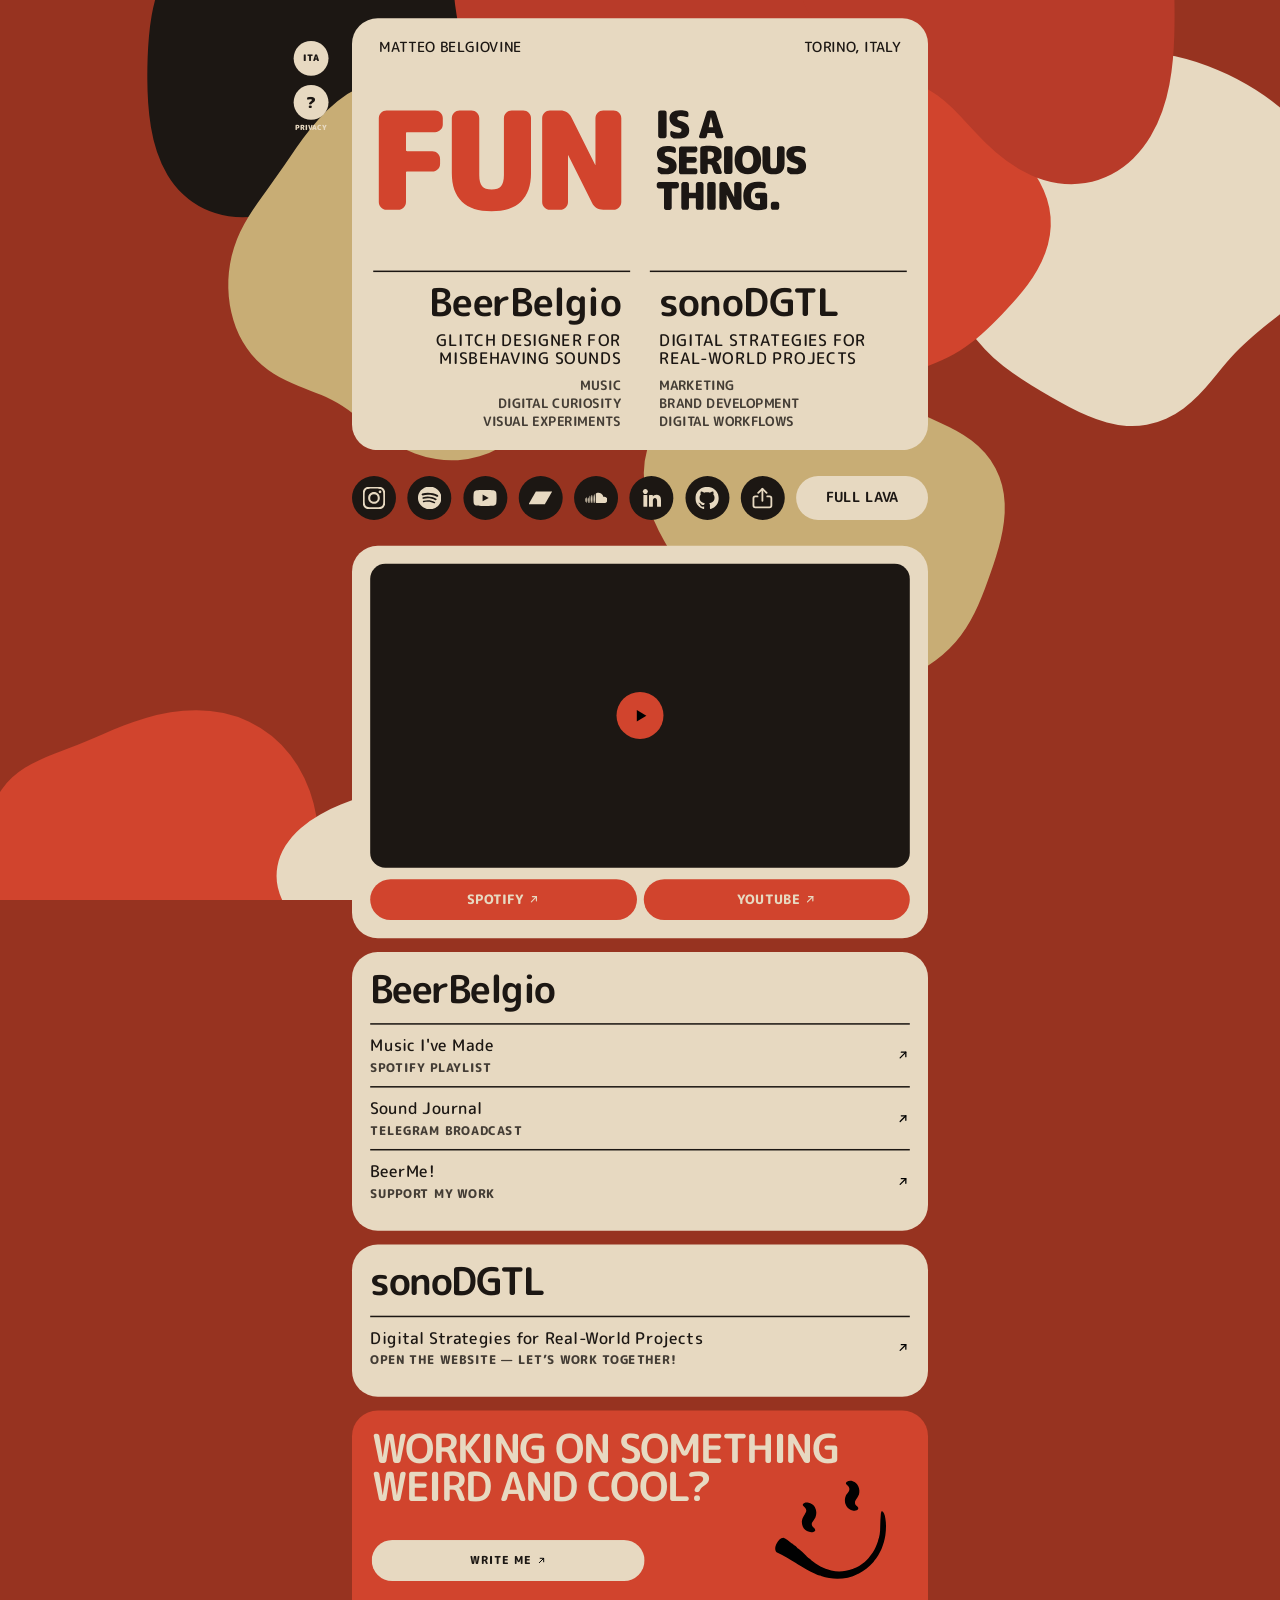
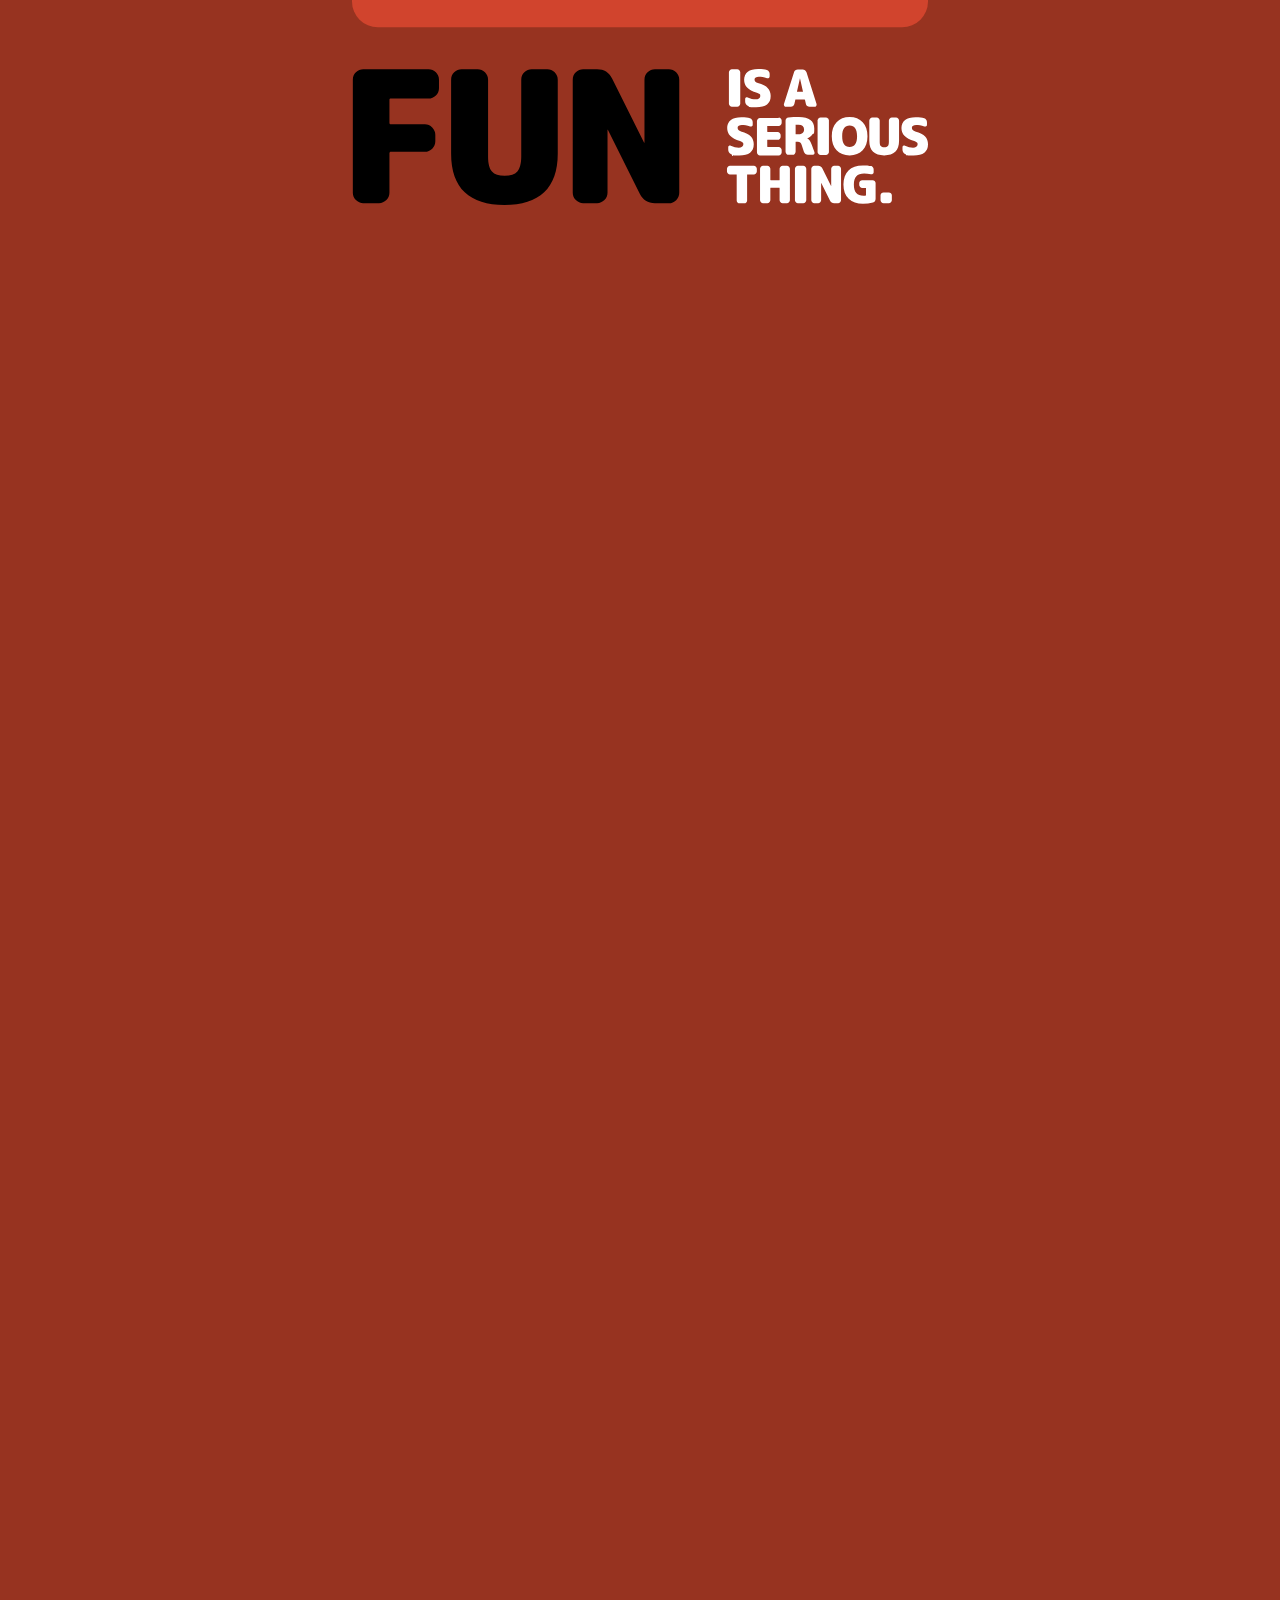
==== commit cea18d1c: "Add files via upload" ====
--- a/index.html
+++ b/index.html
@@ -32,13 +32,13 @@
   <meta name="twitter:image" content="https://beerbelgio.github.io/assets/og-image.png">
   <meta name="twitter:image:alt" content="BeerBelgio — Matteo Belgiovine">
 
-  <link rel="icon" href="/assets/favicon.svg?v=1101" type="image/svg+xml">
-  <link rel="stylesheet" href="/assets/fonts/m-plus-rounded-1c/font.css?v=1101">
-  <link rel="stylesheet" href="/style.css?v=1101">
+  <link rel="icon" href="/assets/favicon.svg?v=1102" type="image/svg+xml">
+  <link rel="stylesheet" href="/assets/fonts/m-plus-rounded-1c/font.css?v=1102">
+  <link rel="stylesheet" href="/style.css?v=1102">
 
   <script>
     (() => {
-      const BUILD_TOKEN = "1101";
+      const BUILD_TOKEN = "1102";
       let checking = false;
       async function ensureCurrentBuild() {
         if (checking) return;
@@ -96,11 +96,11 @@
       <p class="privacy-intro">This site is intentionally light on tracking.</p>
       <div class="privacy-copy">
         <section><h3>THIS SITE</h3><p>No first-party analytics, advertising pixels, profiling or marketing trackers are used by this website.</p></section>
-        <section><h3>HOSTING</h3><p>The site is hosted with GitHub Pages. GitHub states that visitors’ IP addresses are logged and stored for security purposes. <a href="https://docs.github.com/en/site-policy/privacy-policies/github-general-privacy-statement" target="_blank" rel="noopener noreferrer">GitHub Privacy Statement <img class="privacy-link-arrow" src="/assets/icon-arrow-up-right.svg?v=1101" alt="" aria-hidden="true"></a></p></section>
-        <section><h3>YOUTUBE</h3><p>Embedded videos are loaded only after you choose to play them and use YouTube’s Privacy-Enhanced Mode (<code>youtube-nocookie.com</code>). Once activated, Google / YouTube may process data under their own policies. <a href="https://support.google.com/youtube/answer/171780?hl=en" target="_blank" rel="noopener noreferrer">About Privacy-Enhanced Mode <img class="privacy-link-arrow" src="/assets/icon-arrow-up-right.svg?v=1101" alt="" aria-hidden="true"></a></p></section>
+        <section><h3>HOSTING</h3><p>The site is hosted with GitHub Pages. GitHub states that visitors’ IP addresses are logged and stored for security purposes. <a href="https://docs.github.com/en/site-policy/privacy-policies/github-general-privacy-statement" target="_blank" rel="noopener noreferrer">GitHub Privacy Statement <img class="privacy-link-arrow" src="/assets/icon-arrow-up-right.svg?v=1102" alt="" aria-hidden="true"></a></p></section>
+        <section><h3>YOUTUBE</h3><p>Embedded videos are loaded only after you choose to play them and use YouTube’s Privacy-Enhanced Mode (<code>youtube-nocookie.com</code>). Once activated, Google / YouTube may process data under their own policies. <a href="https://support.google.com/youtube/answer/171780?hl=en" target="_blank" rel="noopener noreferrer">About Privacy-Enhanced Mode <img class="privacy-link-arrow" src="/assets/icon-arrow-up-right.svg?v=1102" alt="" aria-hidden="true"></a></p></section>
         <section><h3>EXTERNAL LINKS</h3><p>Music, social and professional links open third-party services. Their own privacy terms apply once you leave this site.</p></section>
         <section><h3>CONTACT DATA</h3><p>“Write me” first tries to open your email app through a <code>mailto:</code> link; if no handler takes over, the site shows TO, SUBJECT and MESSAGE as separate fields you can copy into your webmail. This website does not submit or store the message itself. If you email Matteo, the data you voluntarily provide are used to reply to your request and manage the related correspondence. The legal basis is taking steps at your request before a possible collaboration where applicable (GDPR Art. 6(1)(b)); otherwise, the legitimate interest in answering and managing correspondence (Art. 6(1)(f)). Providing contact data is voluntary.</p></section>
-        <section><h3>EMAIL PROVIDER</h3><p>Email is received through Gmail / Google. Google may process that correspondence under its own privacy terms and applicable international-transfer safeguards. <a href="https://policies.google.com/privacy" target="_blank" rel="noopener noreferrer">Google Privacy Policy <img class="privacy-link-arrow" src="/assets/icon-arrow-up-right.svg?v=1101" alt="" aria-hidden="true"></a></p></section>
+        <section><h3>EMAIL PROVIDER</h3><p>Email is received through Gmail / Google. Google may process that correspondence under its own privacy terms and applicable international-transfer safeguards. <a href="https://policies.google.com/privacy" target="_blank" rel="noopener noreferrer">Google Privacy Policy <img class="privacy-link-arrow" src="/assets/icon-arrow-up-right.svg?v=1102" alt="" aria-hidden="true"></a></p></section>
         <section><h3>RETENTION &amp; RIGHTS</h3><p>Correspondence is kept only as long as reasonably needed for the request, any resulting relationship and applicable legal or accounting obligations. No automated decision-making or profiling is carried out by Matteo through this site. Where the GDPR applies, you may request access, correction, deletion, restriction, objection or portability where applicable, and you may lodge a complaint with the competent supervisory authority.</p></section>
         <section><h3>CONTROLLER / CONTACT</h3><p>Matteo Belgiovine — Turin, Italy<br><a href="mailto:matteo.sonodgtl@gmail.com">matteo.sonodgtl@gmail.com</a></p></section>
       </div>
@@ -128,8 +128,8 @@
 
       <h1 id="hero-title" class="hero-claim-art-wrap">
         <picture class="hero-claim-picture">
-          <source media="(pointer: coarse) and (orientation: portrait)" srcset="/assets/claim-portrait.svg?v=1101">
-          <img class="hero-claim-art" src="/assets/claim.svg?v=1101" alt="FUN IS A SERIOUS THING.">
+          <source media="(pointer: coarse) and (orientation: portrait)" srcset="/assets/claim-portrait.svg?v=1102">
+          <img class="hero-claim-art" src="/assets/claim.svg?v=1102" alt="FUN IS A SERIOUS THING.">
         </picture>
       </h1>
 
@@ -162,14 +162,14 @@
 
     <div class="quick-actions">
       <nav class="platforms" aria-label="Main platforms">
-        <a href="https://www.instagram.com/beerbelgio" target="_blank" rel="noopener noreferrer" aria-label="Instagram"><img class="platform-icon" src="/assets/icon-instagram.svg?v=1101" alt=""></a>
-        <a href="https://open.spotify.com/intl-it/artist/6f2uqxxXSBY0WYe5qpEMO0?si=txOc3IltQOeGPD7Iq0KtQw" target="_blank" rel="noopener noreferrer" aria-label="Spotify"><img class="platform-icon" src="/assets/icon-spotify.svg?v=1101" alt=""></a>
-        <a href="https://www.youtube.com/@beerbelgio" target="_blank" rel="noopener noreferrer" aria-label="YouTube"><img class="platform-icon" src="/assets/icon-youtube.svg?v=1101" alt=""></a>
-        <a href="https://beerbelgio.bandcamp.com/" target="_blank" rel="noopener noreferrer" aria-label="Bandcamp"><img class="platform-icon" src="/assets/icon-bandcamp.svg?v=1101" alt=""></a>
-        <a href="https://soundcloud.com/beerbelgio" target="_blank" rel="noopener noreferrer" aria-label="SoundCloud"><img class="platform-icon" src="/assets/icon-soundcloud.svg?v=1101" alt=""></a>
-        <a href="https://www.linkedin.com/in/matteo-belgiovine-421177164/" target="_blank" rel="noopener noreferrer" aria-label="LinkedIn"><img class="platform-icon" src="/assets/icon-linkedin.svg?v=1101" alt=""></a>
-        <a href="https://github.com/BeerBelgio" target="_blank" rel="noopener noreferrer" aria-label="GitHub"><img class="platform-icon" src="/assets/icon-github.svg?v=1101" alt=""></a>
-        <button class="platform-share" id="share-site" type="button" aria-label="Share this site" title="Share this site"><img class="platform-icon" src="/assets/icon-share.svg?v=1101" alt=""></button>
+        <a href="https://www.instagram.com/beerbelgio" target="_blank" rel="noopener noreferrer" aria-label="Instagram"><img class="platform-icon" src="/assets/icon-instagram.svg?v=1102" alt=""></a>
+        <a href="https://open.spotify.com/intl-it/artist/6f2uqxxXSBY0WYe5qpEMO0?si=txOc3IltQOeGPD7Iq0KtQw" target="_blank" rel="noopener noreferrer" aria-label="Spotify"><img class="platform-icon" src="/assets/icon-spotify.svg?v=1102" alt=""></a>
+        <a href="https://www.youtube.com/@beerbelgio" target="_blank" rel="noopener noreferrer" aria-label="YouTube"><img class="platform-icon" src="/assets/icon-youtube.svg?v=1102" alt=""></a>
+        <a href="https://beerbelgio.bandcamp.com/" target="_blank" rel="noopener noreferrer" aria-label="Bandcamp"><img class="platform-icon" src="/assets/icon-bandcamp.svg?v=1102" alt=""></a>
+        <a href="https://soundcloud.com/beerbelgio" target="_blank" rel="noopener noreferrer" aria-label="SoundCloud"><img class="platform-icon" src="/assets/icon-soundcloud.svg?v=1102" alt=""></a>
+        <a href="https://www.linkedin.com/in/matteo-belgiovine-421177164/" target="_blank" rel="noopener noreferrer" aria-label="LinkedIn"><img class="platform-icon" src="/assets/icon-linkedin.svg?v=1102" alt=""></a>
+        <a href="https://github.com/BeerBelgio" target="_blank" rel="noopener noreferrer" aria-label="GitHub"><img class="platform-icon" src="/assets/icon-github.svg?v=1102" alt=""></a>
+        <button class="platform-share" id="share-site" type="button" aria-label="Share this site" title="Share this site"><img class="platform-icon" src="/assets/icon-share.svg?v=1102" alt=""></button>
       </nav>
 
       <button class="lava-toggle" id="lava-toggle" type="button" aria-pressed="false">
@@ -185,12 +185,12 @@
         data-youtube-id="8kaRScePKms"
         data-youtube-list="OLAK5uy_lhZT4kA-28vSo5-pz2SOYputOBcnqwUYM"
         aria-label="Play Sounds Like Something on YouTube">
-        <span class="play"><img src="/assets/icon-play.svg?v=1101" alt=""></span>
+        <span class="play"><img src="/assets/icon-play.svg?v=1102" alt=""></span>
       </button>
 
       <div class="cta-row">
-        <a href="https://open.spotify.com/intl-it/artist/6f2uqxxXSBY0WYe5qpEMO0?si=WlXgoVD5QQej0EATIzLRXA&nd=1&dlsi=f950cc11a46f4bed" target="_blank" rel="noopener noreferrer">SPOTIFY <img class="inline-arrow" src="/assets/icon-arrow-up-right-cream.svg?v=1101" alt=""></a>
-        <a href="https://www.youtube.com/@beerbelgio" target="_blank" rel="noopener noreferrer">YOUTUBE <img class="inline-arrow" src="/assets/icon-arrow-up-right-cream.svg?v=1101" alt=""></a>
+        <a href="https://open.spotify.com/intl-it/artist/6f2uqxxXSBY0WYe5qpEMO0?si=WlXgoVD5QQej0EATIzLRXA&nd=1&dlsi=f950cc11a46f4bed" target="_blank" rel="noopener noreferrer">SPOTIFY <img class="inline-arrow" src="/assets/icon-arrow-up-right-cream.svg?v=1102" alt=""></a>
+        <a href="https://www.youtube.com/@beerbelgio" target="_blank" rel="noopener noreferrer">YOUTUBE <img class="inline-arrow" src="/assets/icon-arrow-up-right-cream.svg?v=1102" alt=""></a>
       </div>
     </section>
 
@@ -202,7 +202,7 @@
           Music I've Made
           <small>SPOTIFY PLAYLIST</small>
         </span>
-        <span class="arrow"><img src="/assets/icon-arrow-up-right.svg?v=1101" alt=""></span>
+        <span class="arrow"><img src="/assets/icon-arrow-up-right.svg?v=1102" alt=""></span>
       </a>
 
       <a href="https://t.me/beerbelgio_soundjournal" target="_blank" rel="noopener noreferrer">
@@ -210,7 +210,7 @@
           Sound Journal
           <small>TELEGRAM BROADCAST</small>
         </span>
-        <span class="arrow"><img src="/assets/icon-arrow-up-right.svg?v=1101" alt=""></span>
+        <span class="arrow"><img src="/assets/icon-arrow-up-right.svg?v=1102" alt=""></span>
       </a>
 
       <a href="https://ko-fi.com/beerbelgio" target="_blank" rel="noopener noreferrer">
@@ -218,7 +218,7 @@
           BeerMe!
           <small>SUPPORT MY WORK</small>
         </span>
-        <span class="arrow"><img src="/assets/icon-arrow-up-right.svg?v=1101" alt=""></span>
+        <span class="arrow"><img src="/assets/icon-arrow-up-right.svg?v=1102" alt=""></span>
       </a>
     </section>
 
@@ -230,7 +230,7 @@
           Digital Strategies for <br class="mobile-only-break">Real-World Projects
           <small>OPEN THE WEBSITE<span class="sonodgtl-cta-separator"> — </span><br class="mobile-only-break">LET’S WORK TOGETHER!</small>
         </span>
-        <span class="arrow"><img src="/assets/icon-arrow-up-right.svg?v=1101" alt=""></span>
+        <span class="arrow"><img src="/assets/icon-arrow-up-right.svg?v=1102" alt=""></span>
       </a>
     </section>
 
@@ -243,12 +243,12 @@
       <div class="contact-lower">
         <a class="write-button" id="hub-write-me"
            href="mailto:matteo.sonodgtl@gmail.com?subject=Something%20weird%20and%20cool&body=Hi%20Matteo%2C%0A%0AWHO%20I%20AM%3A%0A%0AMY%20LINKS%3A%0A%0AWHAT%20I%27M%20WORKING%20ON%3A%0A%0AWHY%20AM%20I%20WRITING%20TO%20YOU%3A%0A">
-          WRITE ME <img class="inline-arrow" src="/assets/icon-arrow-up-right.svg?v=1101" alt="">
+          WRITE ME <img class="inline-arrow" src="/assets/icon-arrow-up-right.svg?v=1102" alt="">
         </a>
       </div>
 
       <img class="contact-smile contact-smile-full"
-           src="/assets/smile-eyes.svg?v=1101"
+           src="/assets/smile-eyes.svg?v=1102"
            alt=""
            aria-hidden="true">
     </section>
@@ -337,8 +337,8 @@
     </div>
   </div>
 
-  <script src="/lava.js?v=1101"></script>
-  <script src="/script.js?v=1101"></script>
-  <script src="/privacy.js?v=1101"></script>
+  <script src="/lava.js?v=1102"></script>
+  <script src="/script.js?v=1102"></script>
+  <script src="/privacy.js?v=1102"></script>
 </body>
 </html>
--- a/assets/fonts/m-plus-rounded-1c/font.css
+++ b/assets/fonts/m-plus-rounded-1c/font.css
@@ -2,7 +2,7 @@
 
 @font-face {
   font-family: "M PLUS Rounded 1c";
-  src: url("./m-plus-rounded-1c-latin-100-normal.woff2?v=1101") format("woff2");
+  src: url("./m-plus-rounded-1c-latin-100-normal.woff2?v=1102") format("woff2");
   font-style: normal;
   font-weight: 100;
   font-display: swap;
@@ -10,7 +10,7 @@
 
 @font-face {
   font-family: "M PLUS Rounded 1c";
-  src: url("./m-plus-rounded-1c-latin-300-normal.woff2?v=1101") format("woff2");
+  src: url("./m-plus-rounded-1c-latin-300-normal.woff2?v=1102") format("woff2");
   font-style: normal;
   font-weight: 300;
   font-display: swap;
@@ -18,7 +18,7 @@
 
 @font-face {
   font-family: "M PLUS Rounded 1c";
-  src: url("./m-plus-rounded-1c-latin-400-normal.woff2?v=1101") format("woff2");
+  src: url("./m-plus-rounded-1c-latin-400-normal.woff2?v=1102") format("woff2");
   font-style: normal;
   font-weight: 400;
   font-display: swap;
@@ -26,7 +26,7 @@
 
 @font-face {
   font-family: "M PLUS Rounded 1c";
-  src: url("./m-plus-rounded-1c-latin-500-normal.woff2?v=1101") format("woff2");
+  src: url("./m-plus-rounded-1c-latin-500-normal.woff2?v=1102") format("woff2");
   font-style: normal;
   font-weight: 500;
   font-display: swap;
@@ -34,7 +34,7 @@
 
 @font-face {
   font-family: "M PLUS Rounded 1c";
-  src: url("./m-plus-rounded-1c-latin-700-normal.woff2?v=1101") format("woff2");
+  src: url("./m-plus-rounded-1c-latin-700-normal.woff2?v=1102") format("woff2");
   font-style: normal;
   font-weight: 700;
   font-display: swap;
@@ -42,7 +42,7 @@
 
 @font-face {
   font-family: "M PLUS Rounded 1c";
-  src: url("./m-plus-rounded-1c-latin-800-normal.woff2?v=1101") format("woff2");
+  src: url("./m-plus-rounded-1c-latin-800-normal.woff2?v=1102") format("woff2");
   font-style: normal;
   font-weight: 800;
   font-display: swap;
@@ -50,7 +50,7 @@
 
 @font-face {
   font-family: "M PLUS Rounded 1c";
-  src: url("./m-plus-rounded-1c-latin-900-normal.woff2?v=1101") format("woff2");
+  src: url("./m-plus-rounded-1c-latin-900-normal.woff2?v=1102") format("woff2");
   font-style: normal;
   font-weight: 900;
   font-display: swap;
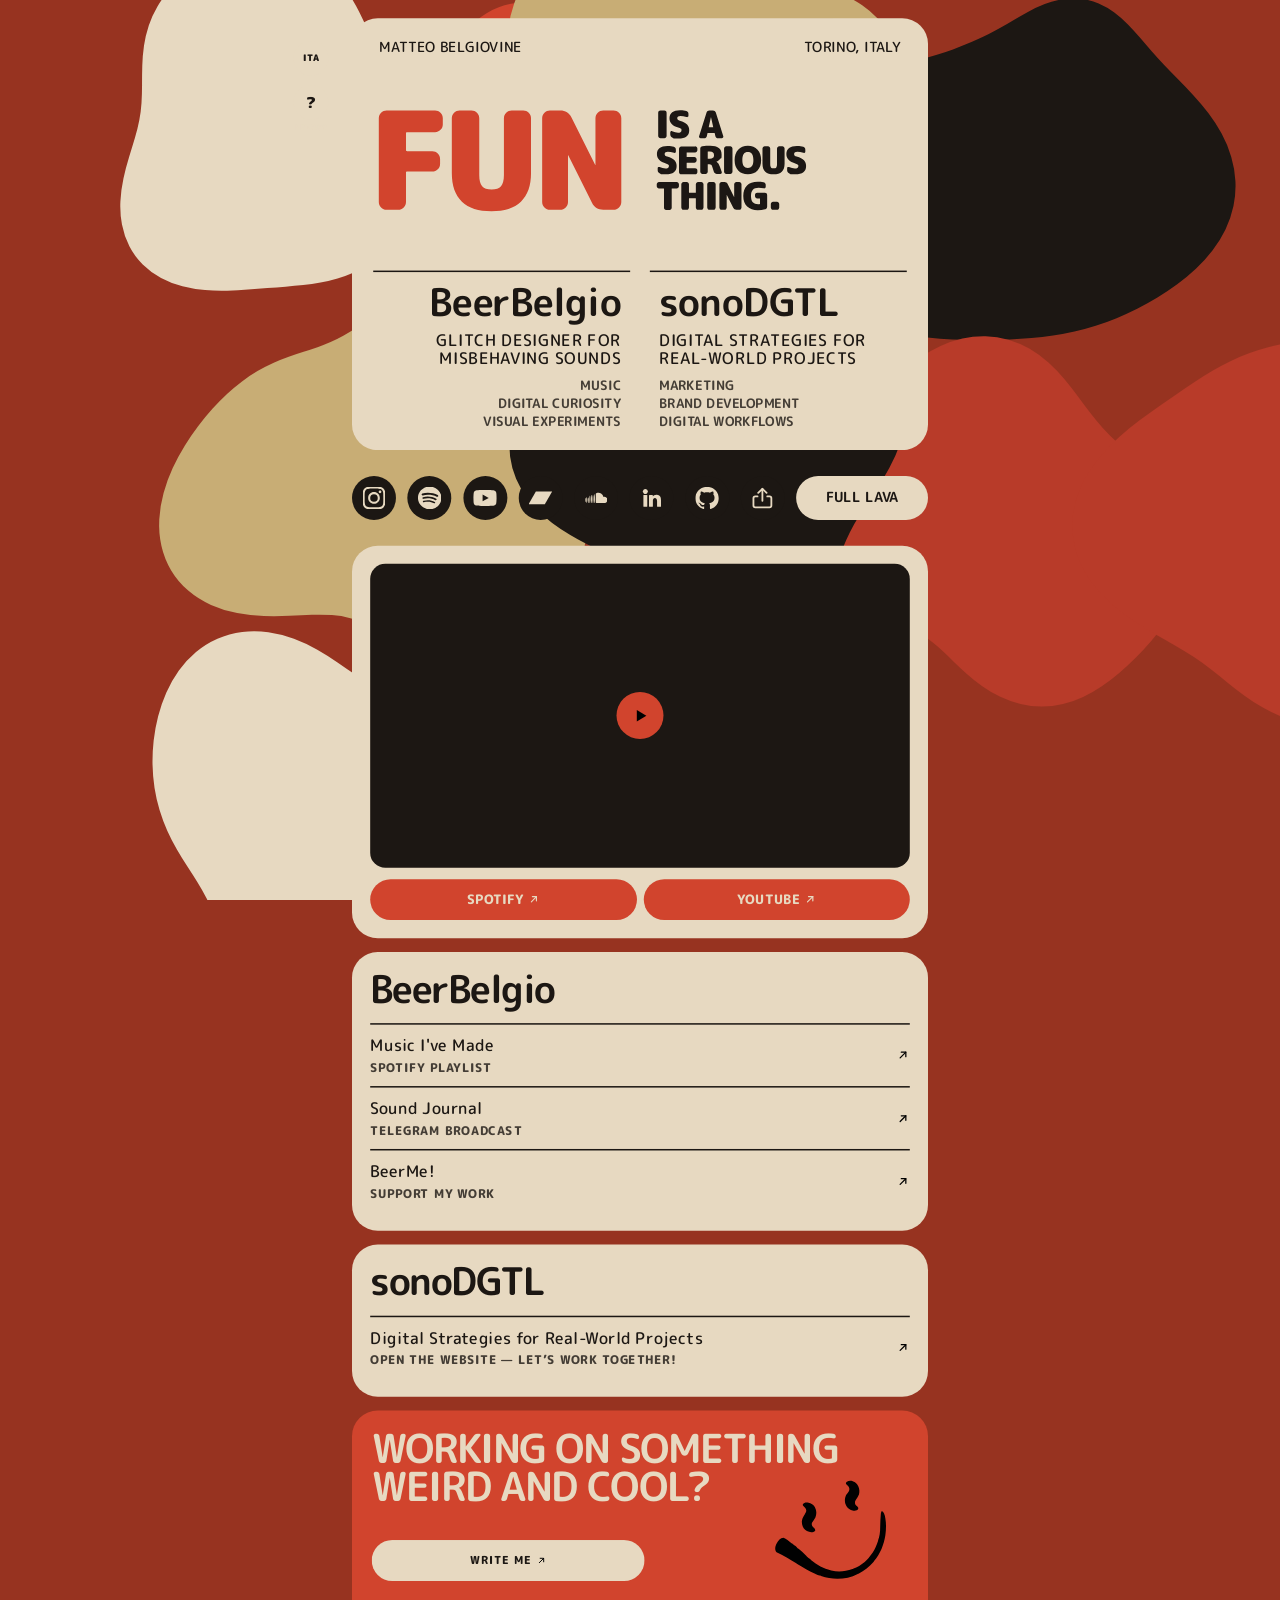
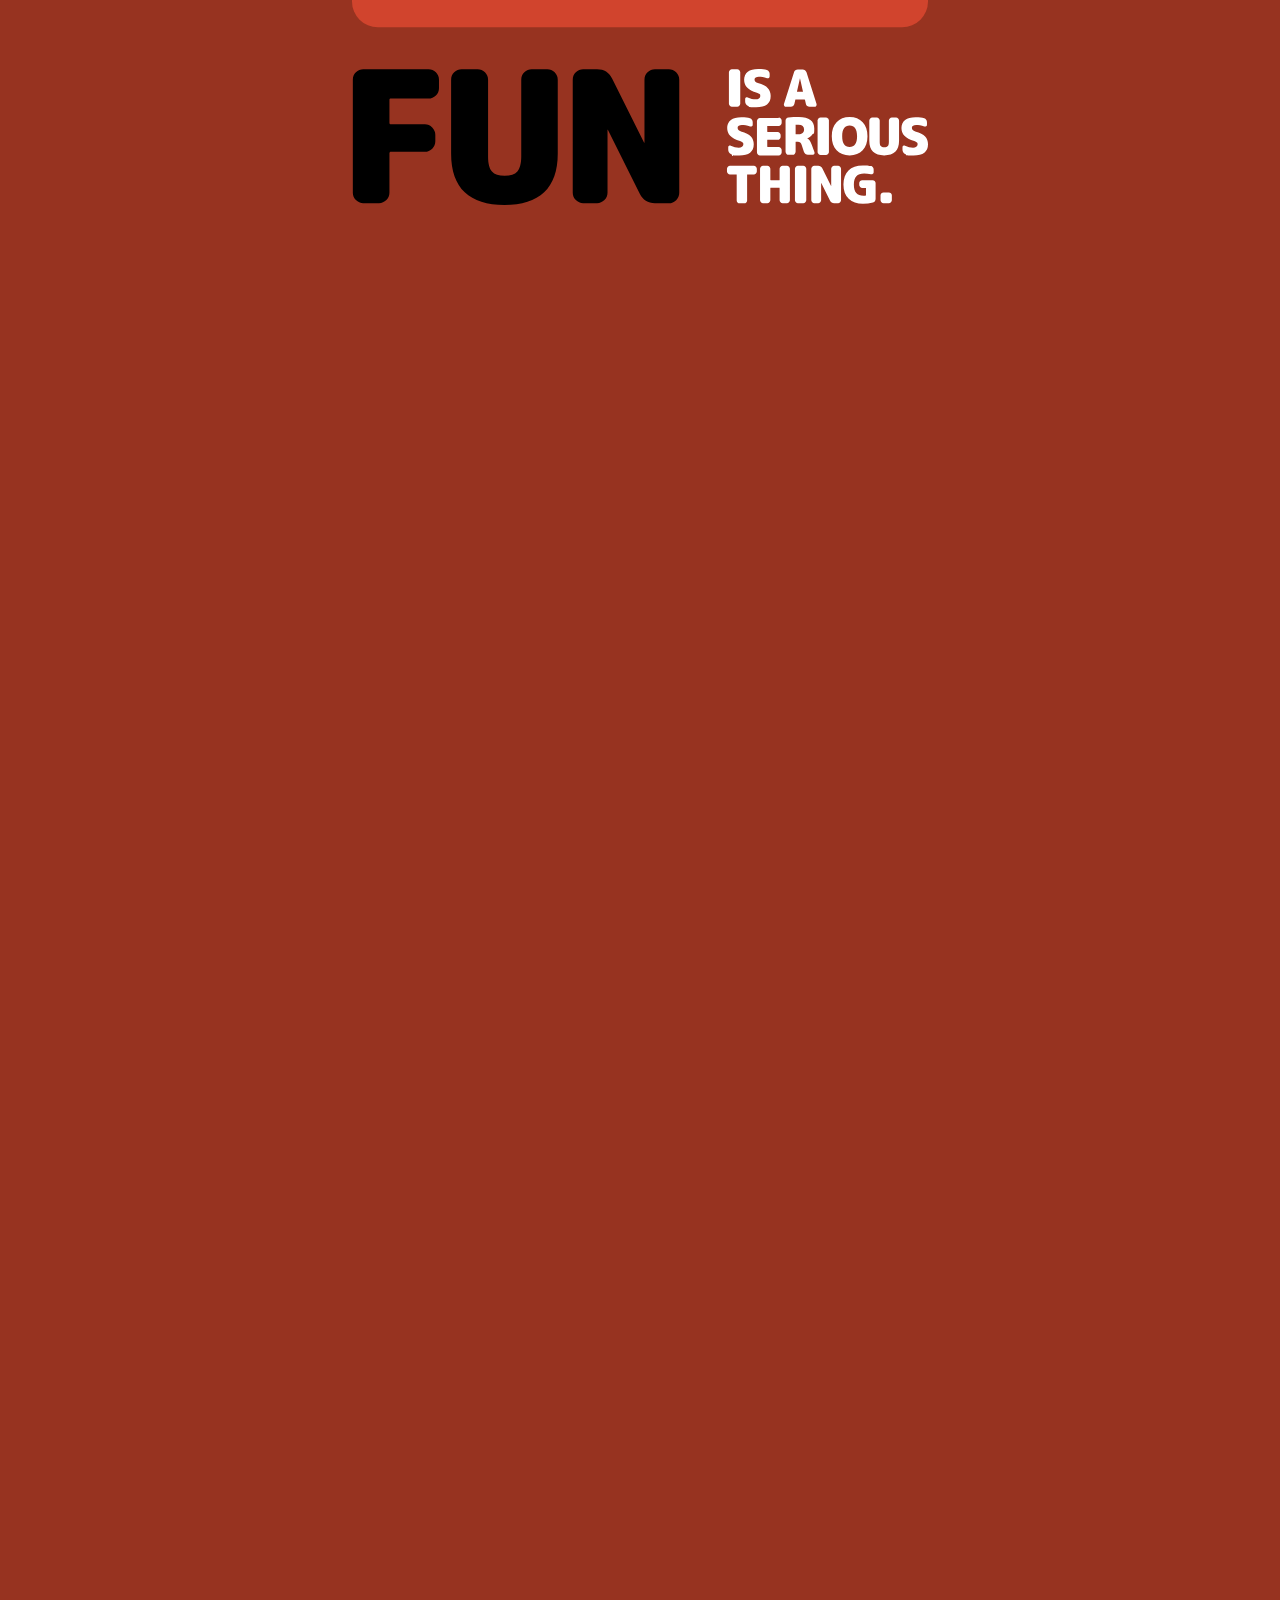
==== commit 047935e9: "Add files via upload" ====
--- a/index.html
+++ b/index.html
@@ -32,13 +32,13 @@
   <meta name="twitter:image" content="https://beerbelgio.github.io/assets/og-image.png">
   <meta name="twitter:image:alt" content="BeerBelgio — Matteo Belgiovine">
 
-  <link rel="icon" href="/assets/favicon.svg?v=1102" type="image/svg+xml">
-  <link rel="stylesheet" href="/assets/fonts/m-plus-rounded-1c/font.css?v=1102">
-  <link rel="stylesheet" href="/style.css?v=1102">
+  <link rel="icon" href="/assets/favicon.svg?v=1200" type="image/svg+xml">
+  <link rel="stylesheet" href="/assets/fonts/m-plus-rounded-1c/font.css?v=1200">
+  <link rel="stylesheet" href="/style.css?v=1200">
 
   <script>
     (() => {
-      const BUILD_TOKEN = "1102";
+      const BUILD_TOKEN = "1200";
       let checking = false;
       async function ensureCurrentBuild() {
         if (checking) return;
@@ -96,11 +96,11 @@
       <p class="privacy-intro">This site is intentionally light on tracking.</p>
       <div class="privacy-copy">
         <section><h3>THIS SITE</h3><p>No first-party analytics, advertising pixels, profiling or marketing trackers are used by this website.</p></section>
-        <section><h3>HOSTING</h3><p>The site is hosted with GitHub Pages. GitHub states that visitors’ IP addresses are logged and stored for security purposes. <a href="https://docs.github.com/en/site-policy/privacy-policies/github-general-privacy-statement" target="_blank" rel="noopener noreferrer">GitHub Privacy Statement <img class="privacy-link-arrow" src="/assets/icon-arrow-up-right.svg?v=1102" alt="" aria-hidden="true"></a></p></section>
-        <section><h3>YOUTUBE</h3><p>Embedded videos are loaded only after you choose to play them and use YouTube’s Privacy-Enhanced Mode (<code>youtube-nocookie.com</code>). Once activated, Google / YouTube may process data under their own policies. <a href="https://support.google.com/youtube/answer/171780?hl=en" target="_blank" rel="noopener noreferrer">About Privacy-Enhanced Mode <img class="privacy-link-arrow" src="/assets/icon-arrow-up-right.svg?v=1102" alt="" aria-hidden="true"></a></p></section>
+        <section><h3>HOSTING</h3><p>The site is hosted with GitHub Pages. GitHub states that visitors’ IP addresses are logged and stored for security purposes. <a href="https://docs.github.com/en/site-policy/privacy-policies/github-general-privacy-statement" target="_blank" rel="noopener noreferrer">GitHub Privacy Statement <img class="privacy-link-arrow" src="/assets/icon-arrow-up-right.svg?v=1200" alt="" aria-hidden="true"></a></p></section>
+        <section><h3>YOUTUBE</h3><p>Embedded videos are loaded only after you choose to play them and use YouTube’s Privacy-Enhanced Mode (<code>youtube-nocookie.com</code>). Once activated, Google / YouTube may process data under their own policies. <a href="https://support.google.com/youtube/answer/171780?hl=en" target="_blank" rel="noopener noreferrer">About Privacy-Enhanced Mode <img class="privacy-link-arrow" src="/assets/icon-arrow-up-right.svg?v=1200" alt="" aria-hidden="true"></a></p></section>
         <section><h3>EXTERNAL LINKS</h3><p>Music, social and professional links open third-party services. Their own privacy terms apply once you leave this site.</p></section>
         <section><h3>CONTACT DATA</h3><p>“Write me” first tries to open your email app through a <code>mailto:</code> link; if no handler takes over, the site shows TO, SUBJECT and MESSAGE as separate fields you can copy into your webmail. This website does not submit or store the message itself. If you email Matteo, the data you voluntarily provide are used to reply to your request and manage the related correspondence. The legal basis is taking steps at your request before a possible collaboration where applicable (GDPR Art. 6(1)(b)); otherwise, the legitimate interest in answering and managing correspondence (Art. 6(1)(f)). Providing contact data is voluntary.</p></section>
-        <section><h3>EMAIL PROVIDER</h3><p>Email is received through Gmail / Google. Google may process that correspondence under its own privacy terms and applicable international-transfer safeguards. <a href="https://policies.google.com/privacy" target="_blank" rel="noopener noreferrer">Google Privacy Policy <img class="privacy-link-arrow" src="/assets/icon-arrow-up-right.svg?v=1102" alt="" aria-hidden="true"></a></p></section>
+        <section><h3>EMAIL PROVIDER</h3><p>Email is received through Gmail / Google. Google may process that correspondence under its own privacy terms and applicable international-transfer safeguards. <a href="https://policies.google.com/privacy" target="_blank" rel="noopener noreferrer">Google Privacy Policy <img class="privacy-link-arrow" src="/assets/icon-arrow-up-right.svg?v=1200" alt="" aria-hidden="true"></a></p></section>
         <section><h3>RETENTION &amp; RIGHTS</h3><p>Correspondence is kept only as long as reasonably needed for the request, any resulting relationship and applicable legal or accounting obligations. No automated decision-making or profiling is carried out by Matteo through this site. Where the GDPR applies, you may request access, correction, deletion, restriction, objection or portability where applicable, and you may lodge a complaint with the competent supervisory authority.</p></section>
         <section><h3>CONTROLLER / CONTACT</h3><p>Matteo Belgiovine — Turin, Italy<br><a href="mailto:matteo.sonodgtl@gmail.com">matteo.sonodgtl@gmail.com</a></p></section>
       </div>
@@ -128,8 +128,8 @@
 
       <h1 id="hero-title" class="hero-claim-art-wrap">
         <picture class="hero-claim-picture">
-          <source media="(pointer: coarse) and (orientation: portrait)" srcset="/assets/claim-portrait.svg?v=1102">
-          <img class="hero-claim-art" src="/assets/claim.svg?v=1102" alt="FUN IS A SERIOUS THING.">
+          <source media="(pointer: coarse) and (orientation: portrait)" srcset="/assets/claim-portrait.svg?v=1200">
+          <img class="hero-claim-art" src="/assets/claim.svg?v=1200" alt="FUN IS A SERIOUS THING.">
         </picture>
       </h1>
 
@@ -162,14 +162,14 @@
 
     <div class="quick-actions">
       <nav class="platforms" aria-label="Main platforms">
-        <a href="https://www.instagram.com/beerbelgio" target="_blank" rel="noopener noreferrer" aria-label="Instagram"><img class="platform-icon" src="/assets/icon-instagram.svg?v=1102" alt=""></a>
-        <a href="https://open.spotify.com/intl-it/artist/6f2uqxxXSBY0WYe5qpEMO0?si=txOc3IltQOeGPD7Iq0KtQw" target="_blank" rel="noopener noreferrer" aria-label="Spotify"><img class="platform-icon" src="/assets/icon-spotify.svg?v=1102" alt=""></a>
-        <a href="https://www.youtube.com/@beerbelgio" target="_blank" rel="noopener noreferrer" aria-label="YouTube"><img class="platform-icon" src="/assets/icon-youtube.svg?v=1102" alt=""></a>
-        <a href="https://beerbelgio.bandcamp.com/" target="_blank" rel="noopener noreferrer" aria-label="Bandcamp"><img class="platform-icon" src="/assets/icon-bandcamp.svg?v=1102" alt=""></a>
-        <a href="https://soundcloud.com/beerbelgio" target="_blank" rel="noopener noreferrer" aria-label="SoundCloud"><img class="platform-icon" src="/assets/icon-soundcloud.svg?v=1102" alt=""></a>
-        <a href="https://www.linkedin.com/in/matteo-belgiovine-421177164/" target="_blank" rel="noopener noreferrer" aria-label="LinkedIn"><img class="platform-icon" src="/assets/icon-linkedin.svg?v=1102" alt=""></a>
-        <a href="https://github.com/BeerBelgio" target="_blank" rel="noopener noreferrer" aria-label="GitHub"><img class="platform-icon" src="/assets/icon-github.svg?v=1102" alt=""></a>
-        <button class="platform-share" id="share-site" type="button" aria-label="Share this site" title="Share this site"><img class="platform-icon" src="/assets/icon-share.svg?v=1102" alt=""></button>
+        <a href="https://www.instagram.com/beerbelgio" target="_blank" rel="noopener noreferrer" aria-label="Instagram"><img class="platform-icon" src="/assets/icon-instagram.svg?v=1200" alt=""></a>
+        <a href="https://open.spotify.com/intl-it/artist/6f2uqxxXSBY0WYe5qpEMO0?si=txOc3IltQOeGPD7Iq0KtQw" target="_blank" rel="noopener noreferrer" aria-label="Spotify"><img class="platform-icon" src="/assets/icon-spotify.svg?v=1200" alt=""></a>
+        <a href="https://www.youtube.com/@beerbelgio" target="_blank" rel="noopener noreferrer" aria-label="YouTube"><img class="platform-icon" src="/assets/icon-youtube.svg?v=1200" alt=""></a>
+        <a href="https://beerbelgio.bandcamp.com/" target="_blank" rel="noopener noreferrer" aria-label="Bandcamp"><img class="platform-icon" src="/assets/icon-bandcamp.svg?v=1200" alt=""></a>
+        <a href="https://soundcloud.com/beerbelgio" target="_blank" rel="noopener noreferrer" aria-label="SoundCloud"><img class="platform-icon" src="/assets/icon-soundcloud.svg?v=1200" alt=""></a>
+        <a href="https://www.linkedin.com/in/matteo-belgiovine-421177164/" target="_blank" rel="noopener noreferrer" aria-label="LinkedIn"><img class="platform-icon" src="/assets/icon-linkedin.svg?v=1200" alt=""></a>
+        <a href="https://github.com/BeerBelgio" target="_blank" rel="noopener noreferrer" aria-label="GitHub"><img class="platform-icon" src="/assets/icon-github.svg?v=1200" alt=""></a>
+        <button class="platform-share" id="share-site" type="button" aria-label="Share this site" title="Share this site"><img class="platform-icon" src="/assets/icon-share.svg?v=1200" alt=""></button>
       </nav>
 
       <button class="lava-toggle" id="lava-toggle" type="button" aria-pressed="false">
@@ -185,12 +185,12 @@
         data-youtube-id="8kaRScePKms"
         data-youtube-list="OLAK5uy_lhZT4kA-28vSo5-pz2SOYputOBcnqwUYM"
         aria-label="Play Sounds Like Something on YouTube">
-        <span class="play"><img src="/assets/icon-play.svg?v=1102" alt=""></span>
+        <span class="play"><img src="/assets/icon-play.svg?v=1200" alt=""></span>
       </button>
 
       <div class="cta-row">
-        <a href="https://open.spotify.com/intl-it/artist/6f2uqxxXSBY0WYe5qpEMO0?si=WlXgoVD5QQej0EATIzLRXA&nd=1&dlsi=f950cc11a46f4bed" target="_blank" rel="noopener noreferrer">SPOTIFY <img class="inline-arrow" src="/assets/icon-arrow-up-right-cream.svg?v=1102" alt=""></a>
-        <a href="https://www.youtube.com/@beerbelgio" target="_blank" rel="noopener noreferrer">YOUTUBE <img class="inline-arrow" src="/assets/icon-arrow-up-right-cream.svg?v=1102" alt=""></a>
+        <a href="https://open.spotify.com/intl-it/artist/6f2uqxxXSBY0WYe5qpEMO0?si=WlXgoVD5QQej0EATIzLRXA&nd=1&dlsi=f950cc11a46f4bed" target="_blank" rel="noopener noreferrer">SPOTIFY <img class="inline-arrow" src="/assets/icon-arrow-up-right-cream.svg?v=1200" alt=""></a>
+        <a href="https://www.youtube.com/@beerbelgio" target="_blank" rel="noopener noreferrer">YOUTUBE <img class="inline-arrow" src="/assets/icon-arrow-up-right-cream.svg?v=1200" alt=""></a>
       </div>
     </section>
 
@@ -202,7 +202,7 @@
           Music I've Made
           <small>SPOTIFY PLAYLIST</small>
         </span>
-        <span class="arrow"><img src="/assets/icon-arrow-up-right.svg?v=1102" alt=""></span>
+        <span class="arrow"><img src="/assets/icon-arrow-up-right.svg?v=1200" alt=""></span>
       </a>
 
       <a href="https://t.me/beerbelgio_soundjournal" target="_blank" rel="noopener noreferrer">
@@ -210,7 +210,7 @@
           Sound Journal
           <small>TELEGRAM BROADCAST</small>
         </span>
-        <span class="arrow"><img src="/assets/icon-arrow-up-right.svg?v=1102" alt=""></span>
+        <span class="arrow"><img src="/assets/icon-arrow-up-right.svg?v=1200" alt=""></span>
       </a>
 
       <a href="https://ko-fi.com/beerbelgio" target="_blank" rel="noopener noreferrer">
@@ -218,7 +218,7 @@
           BeerMe!
           <small>SUPPORT MY WORK</small>
         </span>
-        <span class="arrow"><img src="/assets/icon-arrow-up-right.svg?v=1102" alt=""></span>
+        <span class="arrow"><img src="/assets/icon-arrow-up-right.svg?v=1200" alt=""></span>
       </a>
     </section>
 
@@ -230,7 +230,7 @@
           Digital Strategies for <br class="mobile-only-break">Real-World Projects
           <small>OPEN THE WEBSITE<span class="sonodgtl-cta-separator"> — </span><br class="mobile-only-break">LET’S WORK TOGETHER!</small>
         </span>
-        <span class="arrow"><img src="/assets/icon-arrow-up-right.svg?v=1102" alt=""></span>
+        <span class="arrow"><img src="/assets/icon-arrow-up-right.svg?v=1200" alt=""></span>
       </a>
     </section>
 
@@ -243,12 +243,12 @@
       <div class="contact-lower">
         <a class="write-button" id="hub-write-me"
            href="mailto:matteo.sonodgtl@gmail.com?subject=Something%20weird%20and%20cool&body=Hi%20Matteo%2C%0A%0AWHO%20I%20AM%3A%0A%0AMY%20LINKS%3A%0A%0AWHAT%20I%27M%20WORKING%20ON%3A%0A%0AWHY%20AM%20I%20WRITING%20TO%20YOU%3A%0A">
-          WRITE ME <img class="inline-arrow" src="/assets/icon-arrow-up-right.svg?v=1102" alt="">
+          WRITE ME <img class="inline-arrow" src="/assets/icon-arrow-up-right.svg?v=1200" alt="">
         </a>
       </div>
 
       <img class="contact-smile contact-smile-full"
-           src="/assets/smile-eyes.svg?v=1102"
+           src="/assets/smile-eyes.svg?v=1200"
            alt=""
            aria-hidden="true">
     </section>
@@ -337,8 +337,8 @@
     </div>
   </div>
 
-  <script src="/lava.js?v=1102"></script>
-  <script src="/script.js?v=1102"></script>
-  <script src="/privacy.js?v=1102"></script>
+  <script src="/lava.js?v=1200"></script>
+  <script src="/script.js?v=1200"></script>
+  <script src="/privacy.js?v=1200"></script>
 </body>
 </html>
--- a/assets/fonts/m-plus-rounded-1c/font.css
+++ b/assets/fonts/m-plus-rounded-1c/font.css
@@ -2,7 +2,7 @@
 
 @font-face {
   font-family: "M PLUS Rounded 1c";
-  src: url("./m-plus-rounded-1c-latin-100-normal.woff2?v=1102") format("woff2");
+  src: url("./m-plus-rounded-1c-latin-100-normal.woff2?v=1200") format("woff2");
   font-style: normal;
   font-weight: 100;
   font-display: swap;
@@ -10,7 +10,7 @@
 
 @font-face {
   font-family: "M PLUS Rounded 1c";
-  src: url("./m-plus-rounded-1c-latin-300-normal.woff2?v=1102") format("woff2");
+  src: url("./m-plus-rounded-1c-latin-300-normal.woff2?v=1200") format("woff2");
   font-style: normal;
   font-weight: 300;
   font-display: swap;
@@ -18,7 +18,7 @@
 
 @font-face {
   font-family: "M PLUS Rounded 1c";
-  src: url("./m-plus-rounded-1c-latin-400-normal.woff2?v=1102") format("woff2");
+  src: url("./m-plus-rounded-1c-latin-400-normal.woff2?v=1200") format("woff2");
   font-style: normal;
   font-weight: 400;
   font-display: swap;
@@ -26,7 +26,7 @@
 
 @font-face {
   font-family: "M PLUS Rounded 1c";
-  src: url("./m-plus-rounded-1c-latin-500-normal.woff2?v=1102") format("woff2");
+  src: url("./m-plus-rounded-1c-latin-500-normal.woff2?v=1200") format("woff2");
   font-style: normal;
   font-weight: 500;
   font-display: swap;
@@ -34,7 +34,7 @@
 
 @font-face {
   font-family: "M PLUS Rounded 1c";
-  src: url("./m-plus-rounded-1c-latin-700-normal.woff2?v=1102") format("woff2");
+  src: url("./m-plus-rounded-1c-latin-700-normal.woff2?v=1200") format("woff2");
   font-style: normal;
   font-weight: 700;
   font-display: swap;
@@ -42,7 +42,7 @@
 
 @font-face {
   font-family: "M PLUS Rounded 1c";
-  src: url("./m-plus-rounded-1c-latin-800-normal.woff2?v=1102") format("woff2");
+  src: url("./m-plus-rounded-1c-latin-800-normal.woff2?v=1200") format("woff2");
   font-style: normal;
   font-weight: 800;
   font-display: swap;
@@ -50,7 +50,7 @@
 
 @font-face {
   font-family: "M PLUS Rounded 1c";
-  src: url("./m-plus-rounded-1c-latin-900-normal.woff2?v=1102") format("woff2");
+  src: url("./m-plus-rounded-1c-latin-900-normal.woff2?v=1200") format("woff2");
   font-style: normal;
   font-weight: 900;
   font-display: swap;
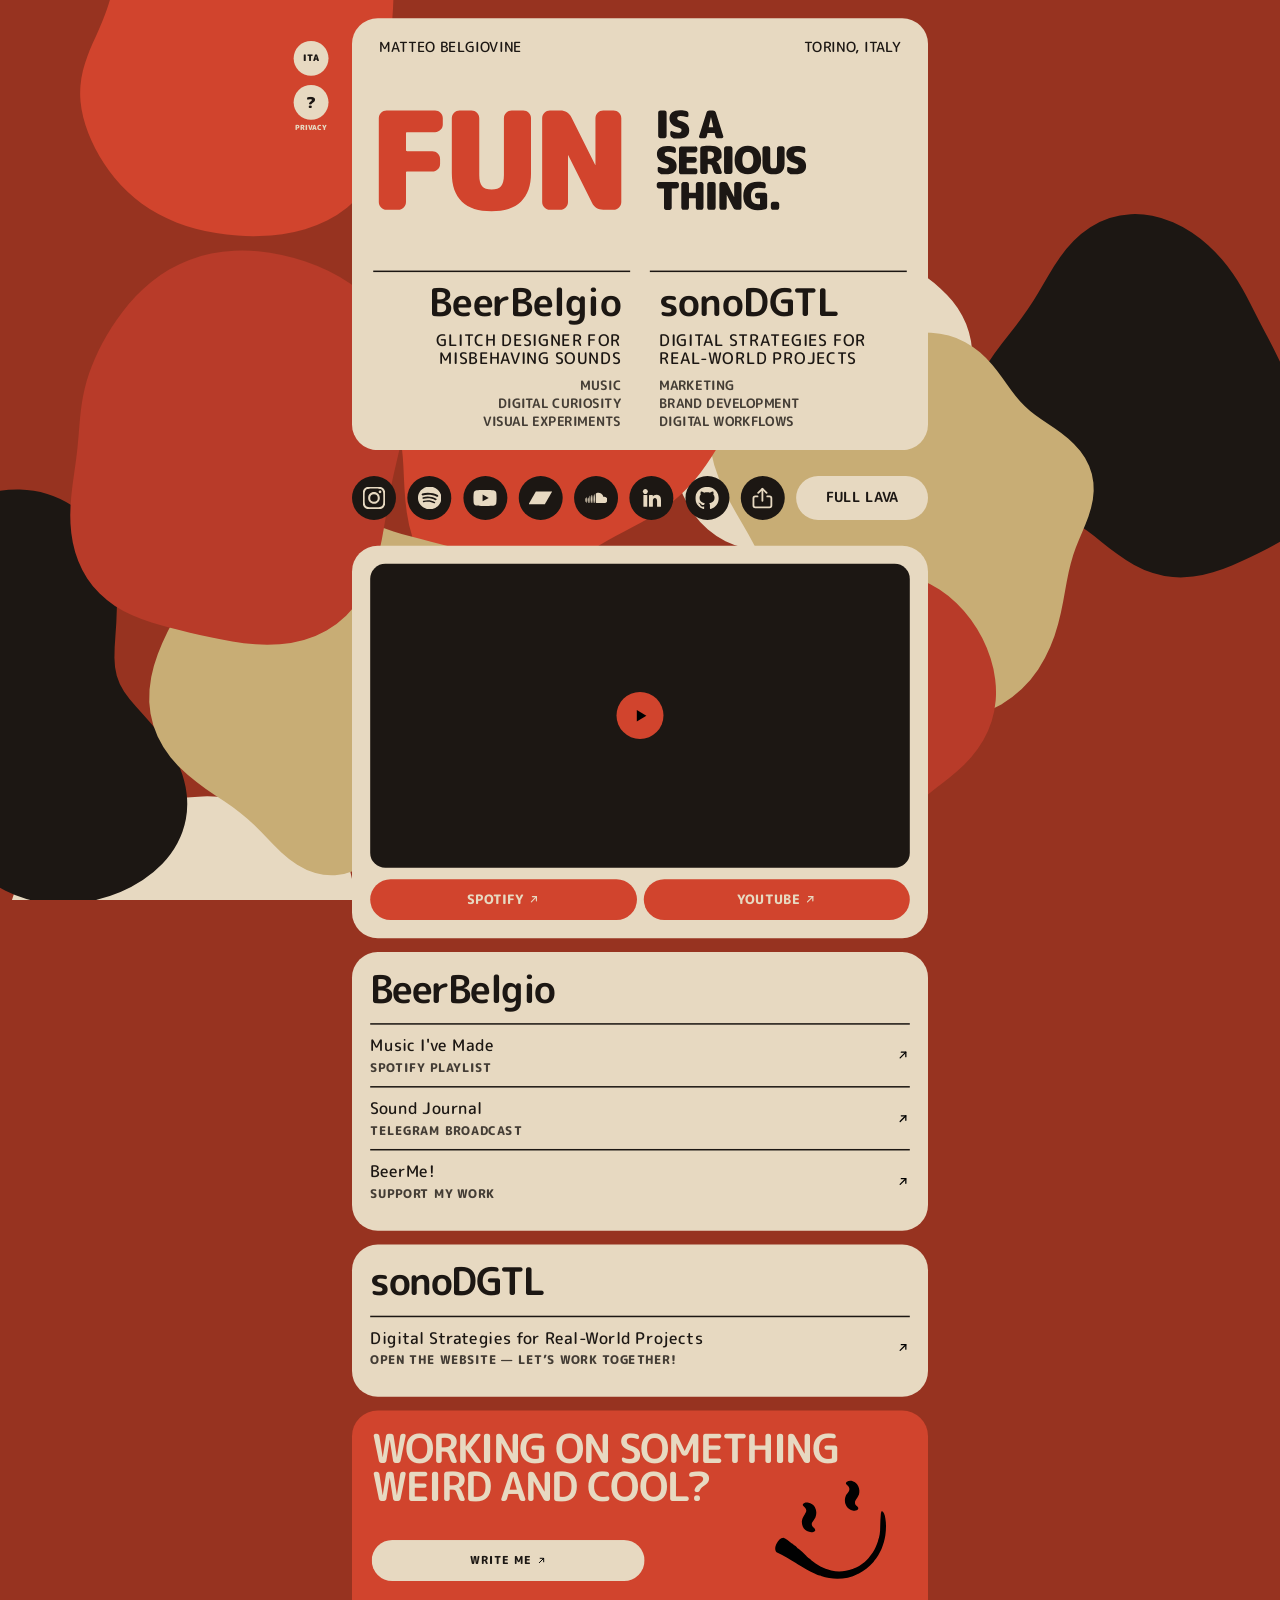
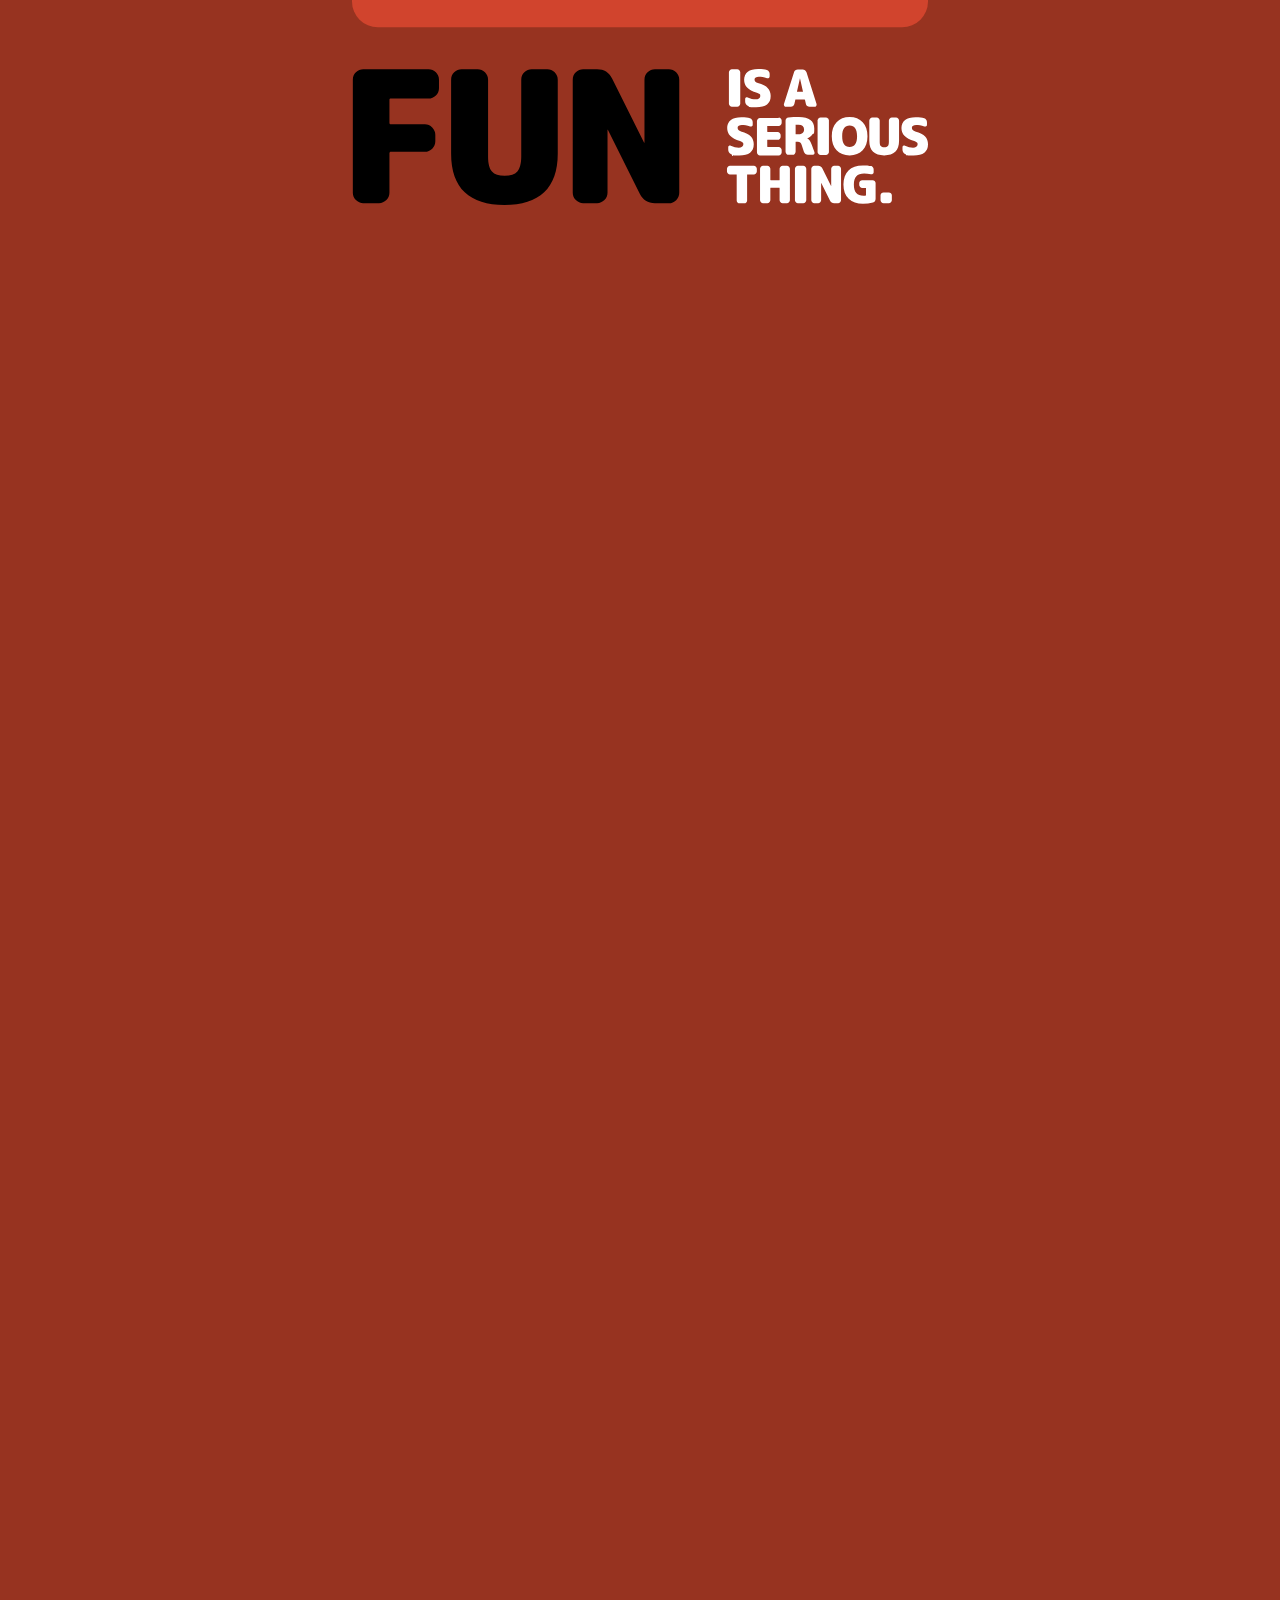
==== commit 2d284fc9: "Add files via upload" ====
--- a/index.html
+++ b/index.html
@@ -32,13 +32,13 @@
   <meta name="twitter:image" content="https://beerbelgio.github.io/assets/og-image.png">
   <meta name="twitter:image:alt" content="BeerBelgio — Matteo Belgiovine">
 
-  <link rel="icon" href="/assets/favicon.svg?v=1200" type="image/svg+xml">
-  <link rel="stylesheet" href="/assets/fonts/m-plus-rounded-1c/font.css?v=1200">
-  <link rel="stylesheet" href="/style.css?v=1200">
+  <link rel="icon" href="/assets/favicon.svg?v=1201" type="image/svg+xml">
+  <link rel="stylesheet" href="/assets/fonts/m-plus-rounded-1c/font.css?v=1201">
+  <link rel="stylesheet" href="/style.css?v=1201">
 
   <script>
     (() => {
-      const BUILD_TOKEN = "1200";
+      const BUILD_TOKEN = "1201";
       let checking = false;
       async function ensureCurrentBuild() {
         if (checking) return;
@@ -96,11 +96,11 @@
       <p class="privacy-intro">This site is intentionally light on tracking.</p>
       <div class="privacy-copy">
         <section><h3>THIS SITE</h3><p>No first-party analytics, advertising pixels, profiling or marketing trackers are used by this website.</p></section>
-        <section><h3>HOSTING</h3><p>The site is hosted with GitHub Pages. GitHub states that visitors’ IP addresses are logged and stored for security purposes. <a href="https://docs.github.com/en/site-policy/privacy-policies/github-general-privacy-statement" target="_blank" rel="noopener noreferrer">GitHub Privacy Statement <img class="privacy-link-arrow" src="/assets/icon-arrow-up-right.svg?v=1200" alt="" aria-hidden="true"></a></p></section>
-        <section><h3>YOUTUBE</h3><p>Embedded videos are loaded only after you choose to play them and use YouTube’s Privacy-Enhanced Mode (<code>youtube-nocookie.com</code>). Once activated, Google / YouTube may process data under their own policies. <a href="https://support.google.com/youtube/answer/171780?hl=en" target="_blank" rel="noopener noreferrer">About Privacy-Enhanced Mode <img class="privacy-link-arrow" src="/assets/icon-arrow-up-right.svg?v=1200" alt="" aria-hidden="true"></a></p></section>
+        <section><h3>HOSTING</h3><p>The site is hosted with GitHub Pages. GitHub states that visitors’ IP addresses are logged and stored for security purposes. <a href="https://docs.github.com/en/site-policy/privacy-policies/github-general-privacy-statement" target="_blank" rel="noopener noreferrer">GitHub Privacy Statement <img class="privacy-link-arrow" src="/assets/icon-arrow-up-right.svg?v=1201" alt="" aria-hidden="true"></a></p></section>
+        <section><h3>YOUTUBE</h3><p>Embedded videos are loaded only after you choose to play them and use YouTube’s Privacy-Enhanced Mode (<code>youtube-nocookie.com</code>). Once activated, Google / YouTube may process data under their own policies. <a href="https://support.google.com/youtube/answer/171780?hl=en" target="_blank" rel="noopener noreferrer">About Privacy-Enhanced Mode <img class="privacy-link-arrow" src="/assets/icon-arrow-up-right.svg?v=1201" alt="" aria-hidden="true"></a></p></section>
         <section><h3>EXTERNAL LINKS</h3><p>Music, social and professional links open third-party services. Their own privacy terms apply once you leave this site.</p></section>
         <section><h3>CONTACT DATA</h3><p>“Write me” first tries to open your email app through a <code>mailto:</code> link; if no handler takes over, the site shows TO, SUBJECT and MESSAGE as separate fields you can copy into your webmail. This website does not submit or store the message itself. If you email Matteo, the data you voluntarily provide are used to reply to your request and manage the related correspondence. The legal basis is taking steps at your request before a possible collaboration where applicable (GDPR Art. 6(1)(b)); otherwise, the legitimate interest in answering and managing correspondence (Art. 6(1)(f)). Providing contact data is voluntary.</p></section>
-        <section><h3>EMAIL PROVIDER</h3><p>Email is received through Gmail / Google. Google may process that correspondence under its own privacy terms and applicable international-transfer safeguards. <a href="https://policies.google.com/privacy" target="_blank" rel="noopener noreferrer">Google Privacy Policy <img class="privacy-link-arrow" src="/assets/icon-arrow-up-right.svg?v=1200" alt="" aria-hidden="true"></a></p></section>
+        <section><h3>EMAIL PROVIDER</h3><p>Email is received through Gmail / Google. Google may process that correspondence under its own privacy terms and applicable international-transfer safeguards. <a href="https://policies.google.com/privacy" target="_blank" rel="noopener noreferrer">Google Privacy Policy <img class="privacy-link-arrow" src="/assets/icon-arrow-up-right.svg?v=1201" alt="" aria-hidden="true"></a></p></section>
         <section><h3>RETENTION &amp; RIGHTS</h3><p>Correspondence is kept only as long as reasonably needed for the request, any resulting relationship and applicable legal or accounting obligations. No automated decision-making or profiling is carried out by Matteo through this site. Where the GDPR applies, you may request access, correction, deletion, restriction, objection or portability where applicable, and you may lodge a complaint with the competent supervisory authority.</p></section>
         <section><h3>CONTROLLER / CONTACT</h3><p>Matteo Belgiovine — Turin, Italy<br><a href="mailto:matteo.sonodgtl@gmail.com">matteo.sonodgtl@gmail.com</a></p></section>
       </div>
@@ -128,8 +128,8 @@
 
       <h1 id="hero-title" class="hero-claim-art-wrap">
         <picture class="hero-claim-picture">
-          <source media="(pointer: coarse) and (orientation: portrait)" srcset="/assets/claim-portrait.svg?v=1200">
-          <img class="hero-claim-art" src="/assets/claim.svg?v=1200" alt="FUN IS A SERIOUS THING.">
+          <source media="(pointer: coarse) and (orientation: portrait)" srcset="/assets/claim-portrait.svg?v=1201">
+          <img class="hero-claim-art" src="/assets/claim.svg?v=1201" alt="FUN IS A SERIOUS THING.">
         </picture>
       </h1>
 
@@ -162,14 +162,14 @@
 
     <div class="quick-actions">
       <nav class="platforms" aria-label="Main platforms">
-        <a href="https://www.instagram.com/beerbelgio" target="_blank" rel="noopener noreferrer" aria-label="Instagram"><img class="platform-icon" src="/assets/icon-instagram.svg?v=1200" alt=""></a>
-        <a href="https://open.spotify.com/intl-it/artist/6f2uqxxXSBY0WYe5qpEMO0?si=txOc3IltQOeGPD7Iq0KtQw" target="_blank" rel="noopener noreferrer" aria-label="Spotify"><img class="platform-icon" src="/assets/icon-spotify.svg?v=1200" alt=""></a>
-        <a href="https://www.youtube.com/@beerbelgio" target="_blank" rel="noopener noreferrer" aria-label="YouTube"><img class="platform-icon" src="/assets/icon-youtube.svg?v=1200" alt=""></a>
-        <a href="https://beerbelgio.bandcamp.com/" target="_blank" rel="noopener noreferrer" aria-label="Bandcamp"><img class="platform-icon" src="/assets/icon-bandcamp.svg?v=1200" alt=""></a>
-        <a href="https://soundcloud.com/beerbelgio" target="_blank" rel="noopener noreferrer" aria-label="SoundCloud"><img class="platform-icon" src="/assets/icon-soundcloud.svg?v=1200" alt=""></a>
-        <a href="https://www.linkedin.com/in/matteo-belgiovine-421177164/" target="_blank" rel="noopener noreferrer" aria-label="LinkedIn"><img class="platform-icon" src="/assets/icon-linkedin.svg?v=1200" alt=""></a>
-        <a href="https://github.com/BeerBelgio" target="_blank" rel="noopener noreferrer" aria-label="GitHub"><img class="platform-icon" src="/assets/icon-github.svg?v=1200" alt=""></a>
-        <button class="platform-share" id="share-site" type="button" aria-label="Share this site" title="Share this site"><img class="platform-icon" src="/assets/icon-share.svg?v=1200" alt=""></button>
+        <a href="https://www.instagram.com/beerbelgio" target="_blank" rel="noopener noreferrer" aria-label="Instagram"><img class="platform-icon" src="/assets/icon-instagram.svg?v=1201" alt=""></a>
+        <a href="https://open.spotify.com/intl-it/artist/6f2uqxxXSBY0WYe5qpEMO0?si=txOc3IltQOeGPD7Iq0KtQw" target="_blank" rel="noopener noreferrer" aria-label="Spotify"><img class="platform-icon" src="/assets/icon-spotify.svg?v=1201" alt=""></a>
+        <a href="https://www.youtube.com/@beerbelgio" target="_blank" rel="noopener noreferrer" aria-label="YouTube"><img class="platform-icon" src="/assets/icon-youtube.svg?v=1201" alt=""></a>
+        <a href="https://beerbelgio.bandcamp.com/" target="_blank" rel="noopener noreferrer" aria-label="Bandcamp"><img class="platform-icon" src="/assets/icon-bandcamp.svg?v=1201" alt=""></a>
+        <a href="https://soundcloud.com/beerbelgio" target="_blank" rel="noopener noreferrer" aria-label="SoundCloud"><img class="platform-icon" src="/assets/icon-soundcloud.svg?v=1201" alt=""></a>
+        <a href="https://www.linkedin.com/in/matteo-belgiovine-421177164/" target="_blank" rel="noopener noreferrer" aria-label="LinkedIn"><img class="platform-icon" src="/assets/icon-linkedin.svg?v=1201" alt=""></a>
+        <a href="https://github.com/BeerBelgio" target="_blank" rel="noopener noreferrer" aria-label="GitHub"><img class="platform-icon" src="/assets/icon-github.svg?v=1201" alt=""></a>
+        <button class="platform-share" id="share-site" type="button" aria-label="Share this site" title="Share this site"><img class="platform-icon" src="/assets/icon-share.svg?v=1201" alt=""></button>
       </nav>
 
       <button class="lava-toggle" id="lava-toggle" type="button" aria-pressed="false">
@@ -185,12 +185,12 @@
         data-youtube-id="8kaRScePKms"
         data-youtube-list="OLAK5uy_lhZT4kA-28vSo5-pz2SOYputOBcnqwUYM"
         aria-label="Play Sounds Like Something on YouTube">
-        <span class="play"><img src="/assets/icon-play.svg?v=1200" alt=""></span>
+        <span class="play"><img src="/assets/icon-play.svg?v=1201" alt=""></span>
       </button>
 
       <div class="cta-row">
-        <a href="https://open.spotify.com/intl-it/artist/6f2uqxxXSBY0WYe5qpEMO0?si=WlXgoVD5QQej0EATIzLRXA&nd=1&dlsi=f950cc11a46f4bed" target="_blank" rel="noopener noreferrer">SPOTIFY <img class="inline-arrow" src="/assets/icon-arrow-up-right-cream.svg?v=1200" alt=""></a>
-        <a href="https://www.youtube.com/@beerbelgio" target="_blank" rel="noopener noreferrer">YOUTUBE <img class="inline-arrow" src="/assets/icon-arrow-up-right-cream.svg?v=1200" alt=""></a>
+        <a href="https://open.spotify.com/intl-it/artist/6f2uqxxXSBY0WYe5qpEMO0?si=WlXgoVD5QQej0EATIzLRXA&nd=1&dlsi=f950cc11a46f4bed" target="_blank" rel="noopener noreferrer">SPOTIFY <img class="inline-arrow" src="/assets/icon-arrow-up-right-cream.svg?v=1201" alt=""></a>
+        <a href="https://www.youtube.com/@beerbelgio" target="_blank" rel="noopener noreferrer">YOUTUBE <img class="inline-arrow" src="/assets/icon-arrow-up-right-cream.svg?v=1201" alt=""></a>
       </div>
     </section>
 
@@ -202,7 +202,7 @@
           Music I've Made
           <small>SPOTIFY PLAYLIST</small>
         </span>
-        <span class="arrow"><img src="/assets/icon-arrow-up-right.svg?v=1200" alt=""></span>
+        <span class="arrow"><img src="/assets/icon-arrow-up-right.svg?v=1201" alt=""></span>
       </a>
 
       <a href="https://t.me/beerbelgio_soundjournal" target="_blank" rel="noopener noreferrer">
@@ -210,7 +210,7 @@
           Sound Journal
           <small>TELEGRAM BROADCAST</small>
         </span>
-        <span class="arrow"><img src="/assets/icon-arrow-up-right.svg?v=1200" alt=""></span>
+        <span class="arrow"><img src="/assets/icon-arrow-up-right.svg?v=1201" alt=""></span>
       </a>
 
       <a href="https://ko-fi.com/beerbelgio" target="_blank" rel="noopener noreferrer">
@@ -218,7 +218,7 @@
           BeerMe!
           <small>SUPPORT MY WORK</small>
         </span>
-        <span class="arrow"><img src="/assets/icon-arrow-up-right.svg?v=1200" alt=""></span>
+        <span class="arrow"><img src="/assets/icon-arrow-up-right.svg?v=1201" alt=""></span>
       </a>
     </section>
 
@@ -230,7 +230,7 @@
           Digital Strategies for <br class="mobile-only-break">Real-World Projects
           <small>OPEN THE WEBSITE<span class="sonodgtl-cta-separator"> — </span><br class="mobile-only-break">LET’S WORK TOGETHER!</small>
         </span>
-        <span class="arrow"><img src="/assets/icon-arrow-up-right.svg?v=1200" alt=""></span>
+        <span class="arrow"><img src="/assets/icon-arrow-up-right.svg?v=1201" alt=""></span>
       </a>
     </section>
 
@@ -243,12 +243,12 @@
       <div class="contact-lower">
         <a class="write-button" id="hub-write-me"
            href="mailto:matteo.sonodgtl@gmail.com?subject=Something%20weird%20and%20cool&body=Hi%20Matteo%2C%0A%0AWHO%20I%20AM%3A%0A%0AMY%20LINKS%3A%0A%0AWHAT%20I%27M%20WORKING%20ON%3A%0A%0AWHY%20AM%20I%20WRITING%20TO%20YOU%3A%0A">
-          WRITE ME <img class="inline-arrow" src="/assets/icon-arrow-up-right.svg?v=1200" alt="">
+          WRITE ME <img class="inline-arrow" src="/assets/icon-arrow-up-right.svg?v=1201" alt="">
         </a>
       </div>
 
       <img class="contact-smile contact-smile-full"
-           src="/assets/smile-eyes.svg?v=1200"
+           src="/assets/smile-eyes.svg?v=1201"
            alt=""
            aria-hidden="true">
     </section>
@@ -337,8 +337,8 @@
     </div>
   </div>
 
-  <script src="/lava.js?v=1200"></script>
-  <script src="/script.js?v=1200"></script>
-  <script src="/privacy.js?v=1200"></script>
+  <script src="/lava.js?v=1201"></script>
+  <script src="/script.js?v=1201"></script>
+  <script src="/privacy.js?v=1201"></script>
 </body>
 </html>
--- a/assets/fonts/m-plus-rounded-1c/font.css
+++ b/assets/fonts/m-plus-rounded-1c/font.css
@@ -2,7 +2,7 @@
 
 @font-face {
   font-family: "M PLUS Rounded 1c";
-  src: url("./m-plus-rounded-1c-latin-100-normal.woff2?v=1200") format("woff2");
+  src: url("./m-plus-rounded-1c-latin-100-normal.woff2?v=1201") format("woff2");
   font-style: normal;
   font-weight: 100;
   font-display: swap;
@@ -10,7 +10,7 @@
 
 @font-face {
   font-family: "M PLUS Rounded 1c";
-  src: url("./m-plus-rounded-1c-latin-300-normal.woff2?v=1200") format("woff2");
+  src: url("./m-plus-rounded-1c-latin-300-normal.woff2?v=1201") format("woff2");
   font-style: normal;
   font-weight: 300;
   font-display: swap;
@@ -18,7 +18,7 @@
 
 @font-face {
   font-family: "M PLUS Rounded 1c";
-  src: url("./m-plus-rounded-1c-latin-400-normal.woff2?v=1200") format("woff2");
+  src: url("./m-plus-rounded-1c-latin-400-normal.woff2?v=1201") format("woff2");
   font-style: normal;
   font-weight: 400;
   font-display: swap;
@@ -26,7 +26,7 @@
 
 @font-face {
   font-family: "M PLUS Rounded 1c";
-  src: url("./m-plus-rounded-1c-latin-500-normal.woff2?v=1200") format("woff2");
+  src: url("./m-plus-rounded-1c-latin-500-normal.woff2?v=1201") format("woff2");
   font-style: normal;
   font-weight: 500;
   font-display: swap;
@@ -34,7 +34,7 @@
 
 @font-face {
   font-family: "M PLUS Rounded 1c";
-  src: url("./m-plus-rounded-1c-latin-700-normal.woff2?v=1200") format("woff2");
+  src: url("./m-plus-rounded-1c-latin-700-normal.woff2?v=1201") format("woff2");
   font-style: normal;
   font-weight: 700;
   font-display: swap;
@@ -42,7 +42,7 @@
 
 @font-face {
   font-family: "M PLUS Rounded 1c";
-  src: url("./m-plus-rounded-1c-latin-800-normal.woff2?v=1200") format("woff2");
+  src: url("./m-plus-rounded-1c-latin-800-normal.woff2?v=1201") format("woff2");
   font-style: normal;
   font-weight: 800;
   font-display: swap;
@@ -50,7 +50,7 @@
 
 @font-face {
   font-family: "M PLUS Rounded 1c";
-  src: url("./m-plus-rounded-1c-latin-900-normal.woff2?v=1200") format("woff2");
+  src: url("./m-plus-rounded-1c-latin-900-normal.woff2?v=1201") format("woff2");
   font-style: normal;
   font-weight: 900;
   font-display: swap;
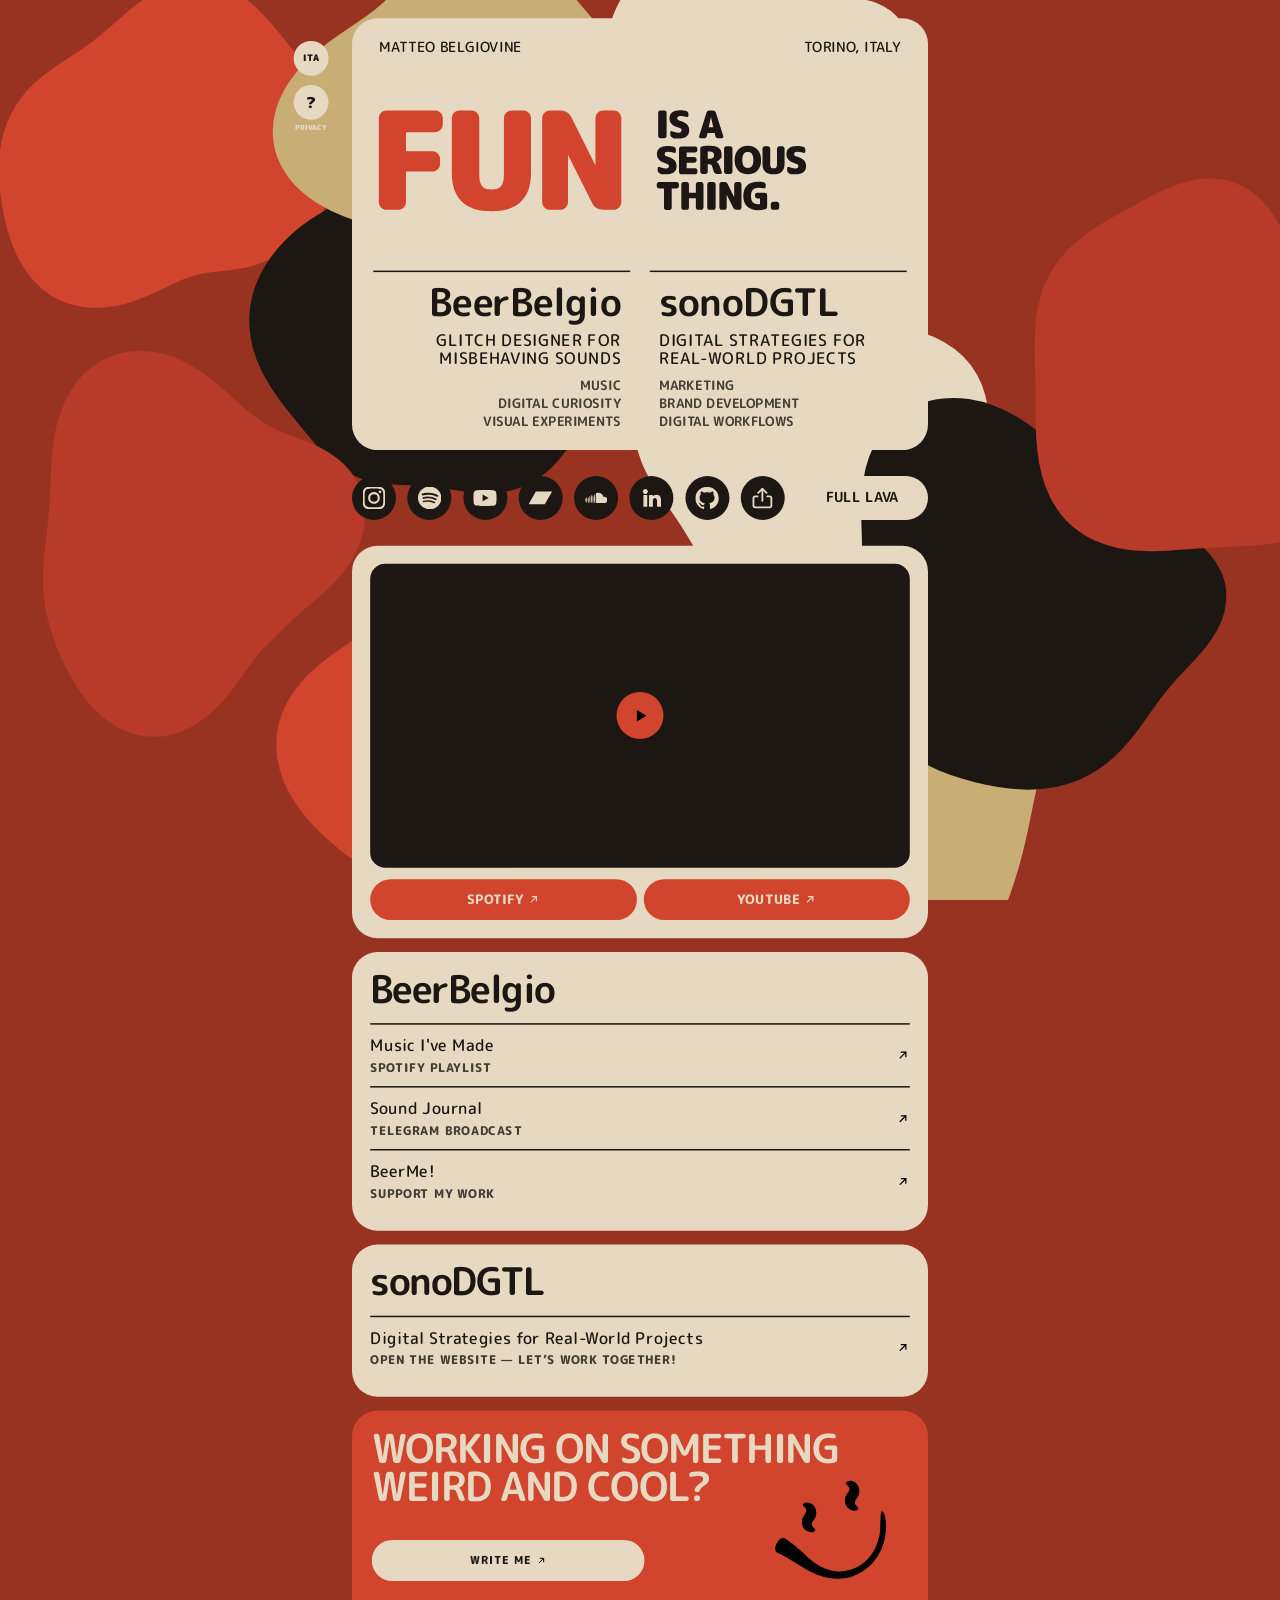
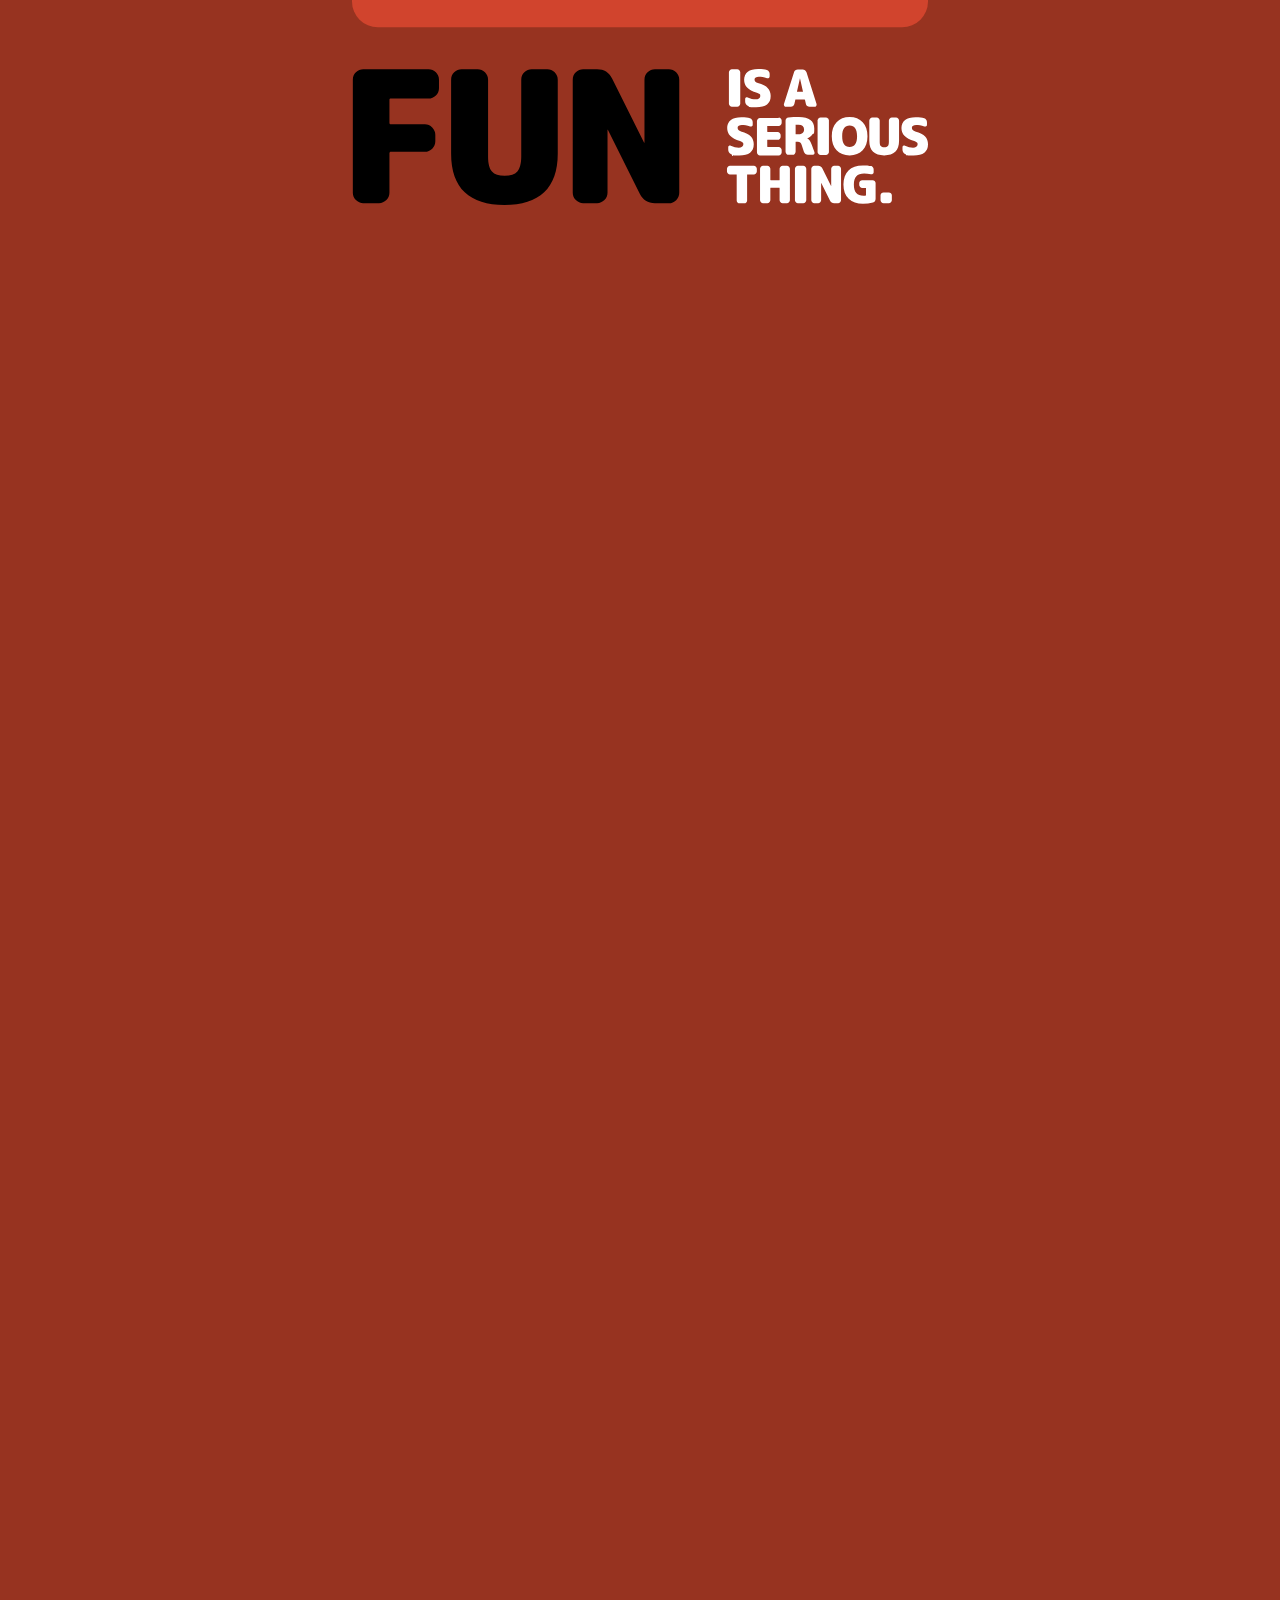
==== commit c4d7c7c6: "Add files via upload" ====
--- a/index.html
+++ b/index.html
@@ -32,13 +32,13 @@
   <meta name="twitter:image" content="https://beerbelgio.github.io/assets/og-image.png">
   <meta name="twitter:image:alt" content="BeerBelgio — Matteo Belgiovine">
 
-  <link rel="icon" href="/assets/favicon.svg?v=1201" type="image/svg+xml">
-  <link rel="stylesheet" href="/assets/fonts/m-plus-rounded-1c/font.css?v=1201">
-  <link rel="stylesheet" href="/style.css?v=1201">
+  <link rel="icon" href="/assets/favicon.svg?v=1202" type="image/svg+xml">
+  <link rel="stylesheet" href="/assets/fonts/m-plus-rounded-1c/font.css?v=1202">
+  <link rel="stylesheet" href="/style.css?v=1202">
 
   <script>
     (() => {
-      const BUILD_TOKEN = "1201";
+      const BUILD_TOKEN = "1202";
       let checking = false;
       async function ensureCurrentBuild() {
         if (checking) return;
@@ -96,11 +96,11 @@
       <p class="privacy-intro">This site is intentionally light on tracking.</p>
       <div class="privacy-copy">
         <section><h3>THIS SITE</h3><p>No first-party analytics, advertising pixels, profiling or marketing trackers are used by this website.</p></section>
-        <section><h3>HOSTING</h3><p>The site is hosted with GitHub Pages. GitHub states that visitors’ IP addresses are logged and stored for security purposes. <a href="https://docs.github.com/en/site-policy/privacy-policies/github-general-privacy-statement" target="_blank" rel="noopener noreferrer">GitHub Privacy Statement <img class="privacy-link-arrow" src="/assets/icon-arrow-up-right.svg?v=1201" alt="" aria-hidden="true"></a></p></section>
-        <section><h3>YOUTUBE</h3><p>Embedded videos are loaded only after you choose to play them and use YouTube’s Privacy-Enhanced Mode (<code>youtube-nocookie.com</code>). Once activated, Google / YouTube may process data under their own policies. <a href="https://support.google.com/youtube/answer/171780?hl=en" target="_blank" rel="noopener noreferrer">About Privacy-Enhanced Mode <img class="privacy-link-arrow" src="/assets/icon-arrow-up-right.svg?v=1201" alt="" aria-hidden="true"></a></p></section>
+        <section><h3>HOSTING</h3><p>The site is hosted with GitHub Pages. GitHub states that visitors’ IP addresses are logged and stored for security purposes. <a href="https://docs.github.com/en/site-policy/privacy-policies/github-general-privacy-statement" target="_blank" rel="noopener noreferrer">GitHub Privacy Statement <img class="privacy-link-arrow" src="/assets/icon-arrow-up-right.svg?v=1202" alt="" aria-hidden="true"></a></p></section>
+        <section><h3>YOUTUBE</h3><p>Embedded videos are loaded only after you choose to play them and use YouTube’s Privacy-Enhanced Mode (<code>youtube-nocookie.com</code>). Once activated, Google / YouTube may process data under their own policies. <a href="https://support.google.com/youtube/answer/171780?hl=en" target="_blank" rel="noopener noreferrer">About Privacy-Enhanced Mode <img class="privacy-link-arrow" src="/assets/icon-arrow-up-right.svg?v=1202" alt="" aria-hidden="true"></a></p></section>
         <section><h3>EXTERNAL LINKS</h3><p>Music, social and professional links open third-party services. Their own privacy terms apply once you leave this site.</p></section>
         <section><h3>CONTACT DATA</h3><p>“Write me” first tries to open your email app through a <code>mailto:</code> link; if no handler takes over, the site shows TO, SUBJECT and MESSAGE as separate fields you can copy into your webmail. This website does not submit or store the message itself. If you email Matteo, the data you voluntarily provide are used to reply to your request and manage the related correspondence. The legal basis is taking steps at your request before a possible collaboration where applicable (GDPR Art. 6(1)(b)); otherwise, the legitimate interest in answering and managing correspondence (Art. 6(1)(f)). Providing contact data is voluntary.</p></section>
-        <section><h3>EMAIL PROVIDER</h3><p>Email is received through Gmail / Google. Google may process that correspondence under its own privacy terms and applicable international-transfer safeguards. <a href="https://policies.google.com/privacy" target="_blank" rel="noopener noreferrer">Google Privacy Policy <img class="privacy-link-arrow" src="/assets/icon-arrow-up-right.svg?v=1201" alt="" aria-hidden="true"></a></p></section>
+        <section><h3>EMAIL PROVIDER</h3><p>Email is received through Gmail / Google. Google may process that correspondence under its own privacy terms and applicable international-transfer safeguards. <a href="https://policies.google.com/privacy" target="_blank" rel="noopener noreferrer">Google Privacy Policy <img class="privacy-link-arrow" src="/assets/icon-arrow-up-right.svg?v=1202" alt="" aria-hidden="true"></a></p></section>
         <section><h3>RETENTION &amp; RIGHTS</h3><p>Correspondence is kept only as long as reasonably needed for the request, any resulting relationship and applicable legal or accounting obligations. No automated decision-making or profiling is carried out by Matteo through this site. Where the GDPR applies, you may request access, correction, deletion, restriction, objection or portability where applicable, and you may lodge a complaint with the competent supervisory authority.</p></section>
         <section><h3>CONTROLLER / CONTACT</h3><p>Matteo Belgiovine — Turin, Italy<br><a href="mailto:matteo.sonodgtl@gmail.com">matteo.sonodgtl@gmail.com</a></p></section>
       </div>
@@ -128,8 +128,8 @@
 
       <h1 id="hero-title" class="hero-claim-art-wrap">
         <picture class="hero-claim-picture">
-          <source media="(pointer: coarse) and (orientation: portrait)" srcset="/assets/claim-portrait.svg?v=1201">
-          <img class="hero-claim-art" src="/assets/claim.svg?v=1201" alt="FUN IS A SERIOUS THING.">
+          <source media="(pointer: coarse) and (orientation: portrait)" srcset="/assets/claim-portrait.svg?v=1202">
+          <img class="hero-claim-art" src="/assets/claim.svg?v=1202" alt="FUN IS A SERIOUS THING.">
         </picture>
       </h1>
 
@@ -162,14 +162,14 @@
 
     <div class="quick-actions">
       <nav class="platforms" aria-label="Main platforms">
-        <a href="https://www.instagram.com/beerbelgio" target="_blank" rel="noopener noreferrer" aria-label="Instagram"><img class="platform-icon" src="/assets/icon-instagram.svg?v=1201" alt=""></a>
-        <a href="https://open.spotify.com/intl-it/artist/6f2uqxxXSBY0WYe5qpEMO0?si=txOc3IltQOeGPD7Iq0KtQw" target="_blank" rel="noopener noreferrer" aria-label="Spotify"><img class="platform-icon" src="/assets/icon-spotify.svg?v=1201" alt=""></a>
-        <a href="https://www.youtube.com/@beerbelgio" target="_blank" rel="noopener noreferrer" aria-label="YouTube"><img class="platform-icon" src="/assets/icon-youtube.svg?v=1201" alt=""></a>
-        <a href="https://beerbelgio.bandcamp.com/" target="_blank" rel="noopener noreferrer" aria-label="Bandcamp"><img class="platform-icon" src="/assets/icon-bandcamp.svg?v=1201" alt=""></a>
-        <a href="https://soundcloud.com/beerbelgio" target="_blank" rel="noopener noreferrer" aria-label="SoundCloud"><img class="platform-icon" src="/assets/icon-soundcloud.svg?v=1201" alt=""></a>
-        <a href="https://www.linkedin.com/in/matteo-belgiovine-421177164/" target="_blank" rel="noopener noreferrer" aria-label="LinkedIn"><img class="platform-icon" src="/assets/icon-linkedin.svg?v=1201" alt=""></a>
-        <a href="https://github.com/BeerBelgio" target="_blank" rel="noopener noreferrer" aria-label="GitHub"><img class="platform-icon" src="/assets/icon-github.svg?v=1201" alt=""></a>
-        <button class="platform-share" id="share-site" type="button" aria-label="Share this site" title="Share this site"><img class="platform-icon" src="/assets/icon-share.svg?v=1201" alt=""></button>
+        <a href="https://www.instagram.com/beerbelgio" target="_blank" rel="noopener noreferrer" aria-label="Instagram"><img class="platform-icon" src="/assets/icon-instagram.svg?v=1202" alt=""></a>
+        <a href="https://open.spotify.com/intl-it/artist/6f2uqxxXSBY0WYe5qpEMO0?si=txOc3IltQOeGPD7Iq0KtQw" target="_blank" rel="noopener noreferrer" aria-label="Spotify"><img class="platform-icon" src="/assets/icon-spotify.svg?v=1202" alt=""></a>
+        <a href="https://www.youtube.com/@beerbelgio" target="_blank" rel="noopener noreferrer" aria-label="YouTube"><img class="platform-icon" src="/assets/icon-youtube.svg?v=1202" alt=""></a>
+        <a href="https://beerbelgio.bandcamp.com/" target="_blank" rel="noopener noreferrer" aria-label="Bandcamp"><img class="platform-icon" src="/assets/icon-bandcamp.svg?v=1202" alt=""></a>
+        <a href="https://soundcloud.com/beerbelgio" target="_blank" rel="noopener noreferrer" aria-label="SoundCloud"><img class="platform-icon" src="/assets/icon-soundcloud.svg?v=1202" alt=""></a>
+        <a href="https://www.linkedin.com/in/matteo-belgiovine-421177164/" target="_blank" rel="noopener noreferrer" aria-label="LinkedIn"><img class="platform-icon" src="/assets/icon-linkedin.svg?v=1202" alt=""></a>
+        <a href="https://github.com/BeerBelgio" target="_blank" rel="noopener noreferrer" aria-label="GitHub"><img class="platform-icon" src="/assets/icon-github.svg?v=1202" alt=""></a>
+        <button class="platform-share" id="share-site" type="button" aria-label="Share this site" title="Share this site"><img class="platform-icon" src="/assets/icon-share.svg?v=1202" alt=""></button>
       </nav>
 
       <button class="lava-toggle" id="lava-toggle" type="button" aria-pressed="false">
@@ -185,12 +185,12 @@
         data-youtube-id="8kaRScePKms"
         data-youtube-list="OLAK5uy_lhZT4kA-28vSo5-pz2SOYputOBcnqwUYM"
         aria-label="Play Sounds Like Something on YouTube">
-        <span class="play"><img src="/assets/icon-play.svg?v=1201" alt=""></span>
+        <span class="play"><img src="/assets/icon-play.svg?v=1202" alt=""></span>
       </button>
 
       <div class="cta-row">
-        <a href="https://open.spotify.com/intl-it/artist/6f2uqxxXSBY0WYe5qpEMO0?si=WlXgoVD5QQej0EATIzLRXA&nd=1&dlsi=f950cc11a46f4bed" target="_blank" rel="noopener noreferrer">SPOTIFY <img class="inline-arrow" src="/assets/icon-arrow-up-right-cream.svg?v=1201" alt=""></a>
-        <a href="https://www.youtube.com/@beerbelgio" target="_blank" rel="noopener noreferrer">YOUTUBE <img class="inline-arrow" src="/assets/icon-arrow-up-right-cream.svg?v=1201" alt=""></a>
+        <a href="https://open.spotify.com/intl-it/artist/6f2uqxxXSBY0WYe5qpEMO0?si=WlXgoVD5QQej0EATIzLRXA&nd=1&dlsi=f950cc11a46f4bed" target="_blank" rel="noopener noreferrer">SPOTIFY <img class="inline-arrow" src="/assets/icon-arrow-up-right-cream.svg?v=1202" alt=""></a>
+        <a href="https://www.youtube.com/@beerbelgio" target="_blank" rel="noopener noreferrer">YOUTUBE <img class="inline-arrow" src="/assets/icon-arrow-up-right-cream.svg?v=1202" alt=""></a>
       </div>
     </section>
 
@@ -202,7 +202,7 @@
           Music I've Made
           <small>SPOTIFY PLAYLIST</small>
         </span>
-        <span class="arrow"><img src="/assets/icon-arrow-up-right.svg?v=1201" alt=""></span>
+        <span class="arrow"><img src="/assets/icon-arrow-up-right.svg?v=1202" alt=""></span>
       </a>
 
       <a href="https://t.me/beerbelgio_soundjournal" target="_blank" rel="noopener noreferrer">
@@ -210,7 +210,7 @@
           Sound Journal
           <small>TELEGRAM BROADCAST</small>
         </span>
-        <span class="arrow"><img src="/assets/icon-arrow-up-right.svg?v=1201" alt=""></span>
+        <span class="arrow"><img src="/assets/icon-arrow-up-right.svg?v=1202" alt=""></span>
       </a>
 
       <a href="https://ko-fi.com/beerbelgio" target="_blank" rel="noopener noreferrer">
@@ -218,7 +218,7 @@
           BeerMe!
           <small>SUPPORT MY WORK</small>
         </span>
-        <span class="arrow"><img src="/assets/icon-arrow-up-right.svg?v=1201" alt=""></span>
+        <span class="arrow"><img src="/assets/icon-arrow-up-right.svg?v=1202" alt=""></span>
       </a>
     </section>
 
@@ -230,7 +230,7 @@
           Digital Strategies for <br class="mobile-only-break">Real-World Projects
           <small>OPEN THE WEBSITE<span class="sonodgtl-cta-separator"> — </span><br class="mobile-only-break">LET’S WORK TOGETHER!</small>
         </span>
-        <span class="arrow"><img src="/assets/icon-arrow-up-right.svg?v=1201" alt=""></span>
+        <span class="arrow"><img src="/assets/icon-arrow-up-right.svg?v=1202" alt=""></span>
       </a>
     </section>
 
@@ -243,12 +243,12 @@
       <div class="contact-lower">
         <a class="write-button" id="hub-write-me"
            href="mailto:matteo.sonodgtl@gmail.com?subject=Something%20weird%20and%20cool&body=Hi%20Matteo%2C%0A%0AWHO%20I%20AM%3A%0A%0AMY%20LINKS%3A%0A%0AWHAT%20I%27M%20WORKING%20ON%3A%0A%0AWHY%20AM%20I%20WRITING%20TO%20YOU%3A%0A">
-          WRITE ME <img class="inline-arrow" src="/assets/icon-arrow-up-right.svg?v=1201" alt="">
+          WRITE ME <img class="inline-arrow" src="/assets/icon-arrow-up-right.svg?v=1202" alt="">
         </a>
       </div>
 
       <img class="contact-smile contact-smile-full"
-           src="/assets/smile-eyes.svg?v=1201"
+           src="/assets/smile-eyes.svg?v=1202"
            alt=""
            aria-hidden="true">
     </section>
@@ -337,8 +337,8 @@
     </div>
   </div>
 
-  <script src="/lava.js?v=1201"></script>
-  <script src="/script.js?v=1201"></script>
-  <script src="/privacy.js?v=1201"></script>
+  <script src="/lava.js?v=1202"></script>
+  <script src="/script.js?v=1202"></script>
+  <script src="/privacy.js?v=1202"></script>
 </body>
 </html>
--- a/assets/fonts/m-plus-rounded-1c/font.css
+++ b/assets/fonts/m-plus-rounded-1c/font.css
@@ -2,7 +2,7 @@
 
 @font-face {
   font-family: "M PLUS Rounded 1c";
-  src: url("./m-plus-rounded-1c-latin-100-normal.woff2?v=1201") format("woff2");
+  src: url("./m-plus-rounded-1c-latin-100-normal.woff2?v=1202") format("woff2");
   font-style: normal;
   font-weight: 100;
   font-display: swap;
@@ -10,7 +10,7 @@
 
 @font-face {
   font-family: "M PLUS Rounded 1c";
-  src: url("./m-plus-rounded-1c-latin-300-normal.woff2?v=1201") format("woff2");
+  src: url("./m-plus-rounded-1c-latin-300-normal.woff2?v=1202") format("woff2");
   font-style: normal;
   font-weight: 300;
   font-display: swap;
@@ -18,7 +18,7 @@
 
 @font-face {
   font-family: "M PLUS Rounded 1c";
-  src: url("./m-plus-rounded-1c-latin-400-normal.woff2?v=1201") format("woff2");
+  src: url("./m-plus-rounded-1c-latin-400-normal.woff2?v=1202") format("woff2");
   font-style: normal;
   font-weight: 400;
   font-display: swap;
@@ -26,7 +26,7 @@
 
 @font-face {
   font-family: "M PLUS Rounded 1c";
-  src: url("./m-plus-rounded-1c-latin-500-normal.woff2?v=1201") format("woff2");
+  src: url("./m-plus-rounded-1c-latin-500-normal.woff2?v=1202") format("woff2");
   font-style: normal;
   font-weight: 500;
   font-display: swap;
@@ -34,7 +34,7 @@
 
 @font-face {
   font-family: "M PLUS Rounded 1c";
-  src: url("./m-plus-rounded-1c-latin-700-normal.woff2?v=1201") format("woff2");
+  src: url("./m-plus-rounded-1c-latin-700-normal.woff2?v=1202") format("woff2");
   font-style: normal;
   font-weight: 700;
   font-display: swap;
@@ -42,7 +42,7 @@
 
 @font-face {
   font-family: "M PLUS Rounded 1c";
-  src: url("./m-plus-rounded-1c-latin-800-normal.woff2?v=1201") format("woff2");
+  src: url("./m-plus-rounded-1c-latin-800-normal.woff2?v=1202") format("woff2");
   font-style: normal;
   font-weight: 800;
   font-display: swap;
@@ -50,7 +50,7 @@
 
 @font-face {
   font-family: "M PLUS Rounded 1c";
-  src: url("./m-plus-rounded-1c-latin-900-normal.woff2?v=1201") format("woff2");
+  src: url("./m-plus-rounded-1c-latin-900-normal.woff2?v=1202") format("woff2");
   font-style: normal;
   font-weight: 900;
   font-display: swap;
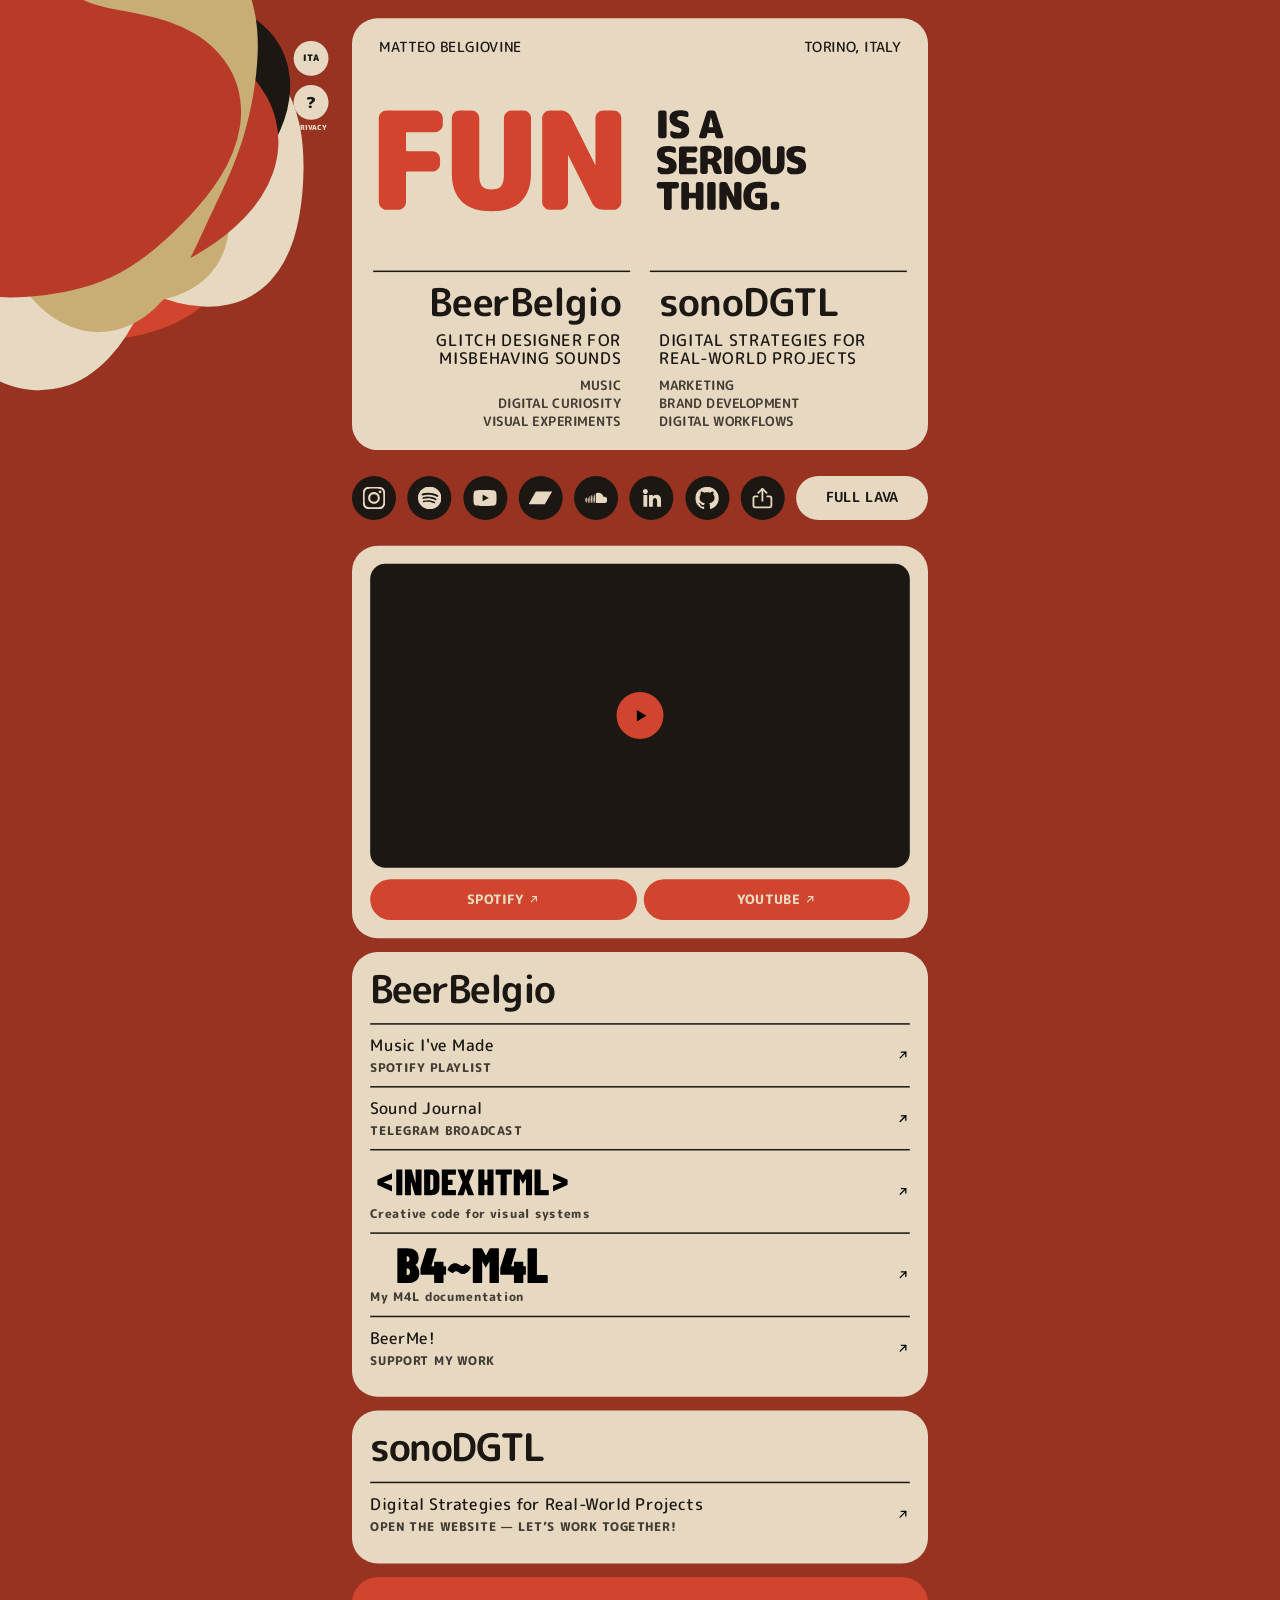
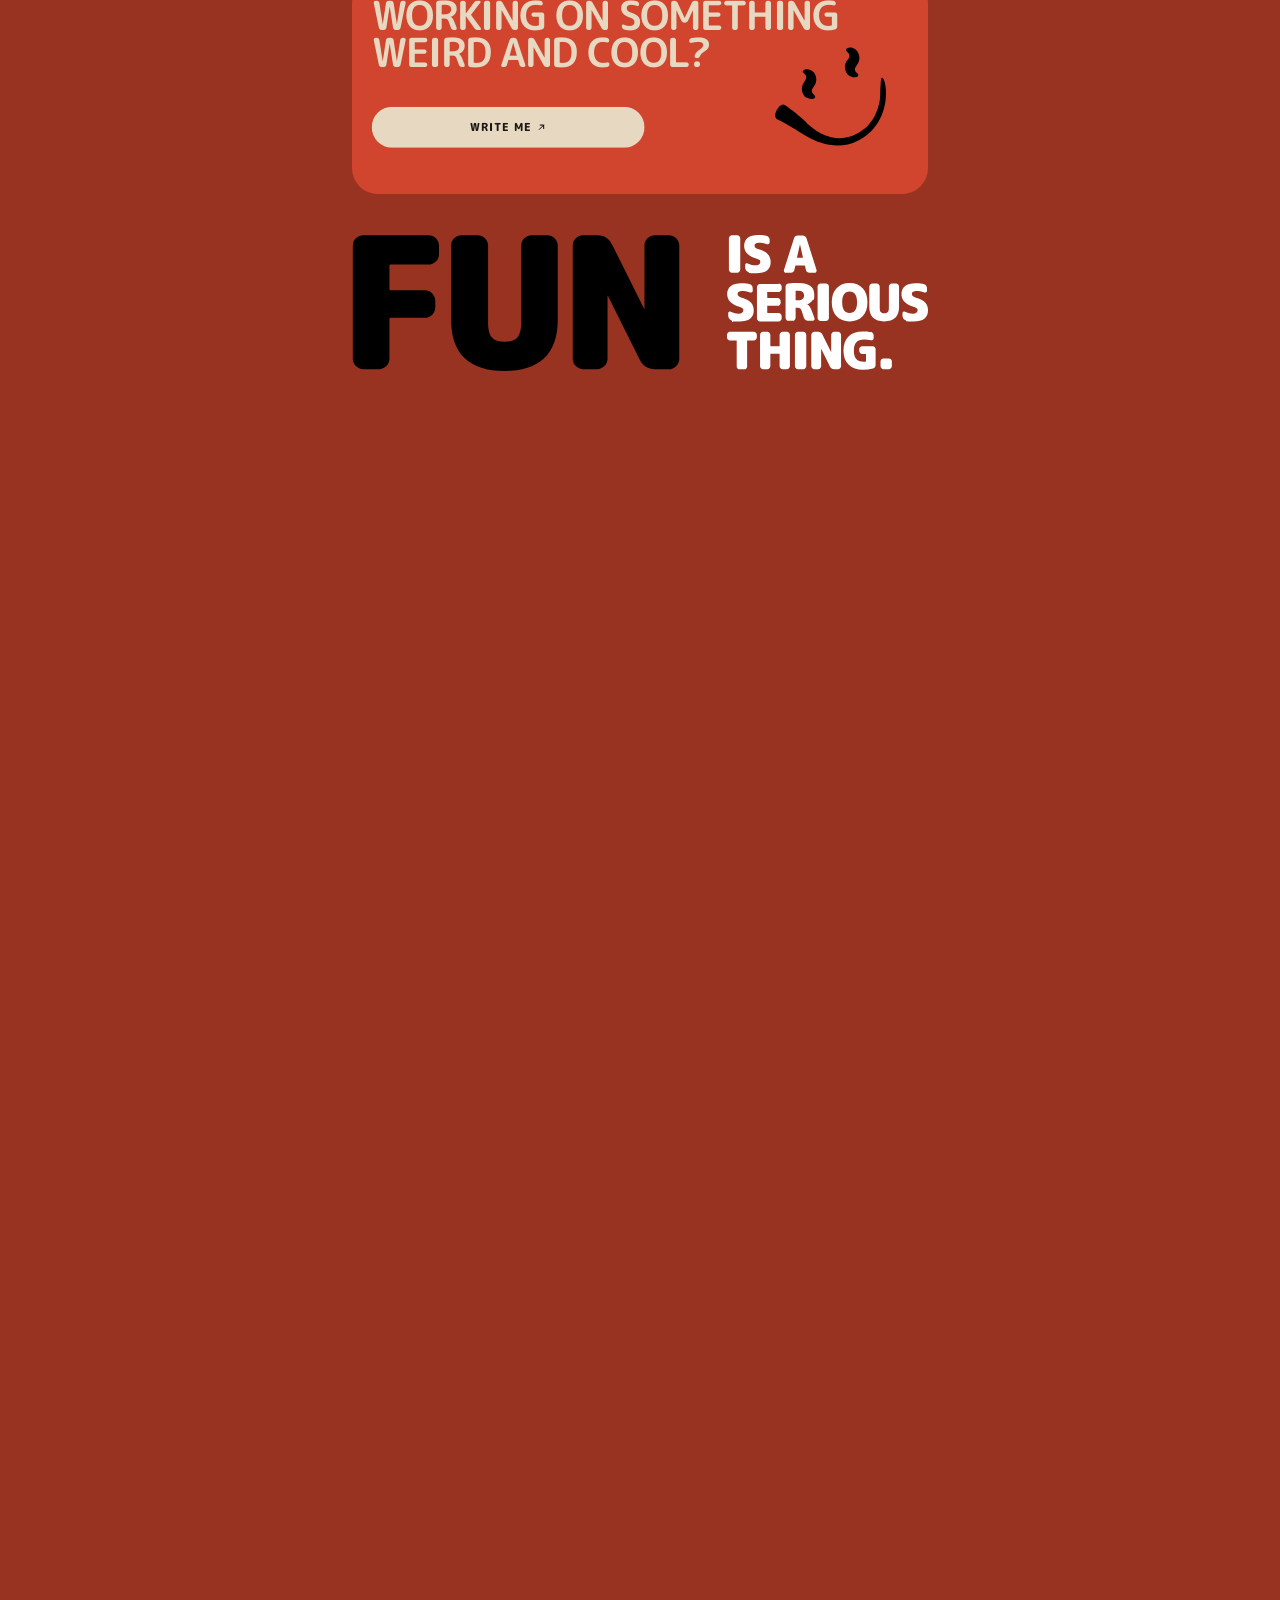
==== commit 41ce2171: "Add files via upload" ====
--- a/index.html
+++ b/index.html
@@ -32,13 +32,13 @@
   <meta name="twitter:image" content="https://beerbelgio.github.io/assets/og-image.png">
   <meta name="twitter:image:alt" content="BeerBelgio — Matteo Belgiovine">
 
-  <link rel="icon" href="/assets/favicon.svg?v=1202" type="image/svg+xml">
-  <link rel="stylesheet" href="/assets/fonts/m-plus-rounded-1c/font.css?v=1202">
-  <link rel="stylesheet" href="/style.css?v=1202">
+  <link rel="icon" href="/assets/favicon.svg?v=1300" type="image/svg+xml">
+  <link rel="stylesheet" href="/assets/fonts/m-plus-rounded-1c/font.css?v=1300">
+  <link rel="stylesheet" href="/style.css?v=1300">
 
   <script>
     (() => {
-      const BUILD_TOKEN = "1202";
+      const BUILD_TOKEN = "1300";
       let checking = false;
       async function ensureCurrentBuild() {
         if (checking) return;
@@ -96,11 +96,11 @@
       <p class="privacy-intro">This site is intentionally light on tracking.</p>
       <div class="privacy-copy">
         <section><h3>THIS SITE</h3><p>No first-party analytics, advertising pixels, profiling or marketing trackers are used by this website.</p></section>
-        <section><h3>HOSTING</h3><p>The site is hosted with GitHub Pages. GitHub states that visitors’ IP addresses are logged and stored for security purposes. <a href="https://docs.github.com/en/site-policy/privacy-policies/github-general-privacy-statement" target="_blank" rel="noopener noreferrer">GitHub Privacy Statement <img class="privacy-link-arrow" src="/assets/icon-arrow-up-right.svg?v=1202" alt="" aria-hidden="true"></a></p></section>
-        <section><h3>YOUTUBE</h3><p>Embedded videos are loaded only after you choose to play them and use YouTube’s Privacy-Enhanced Mode (<code>youtube-nocookie.com</code>). Once activated, Google / YouTube may process data under their own policies. <a href="https://support.google.com/youtube/answer/171780?hl=en" target="_blank" rel="noopener noreferrer">About Privacy-Enhanced Mode <img class="privacy-link-arrow" src="/assets/icon-arrow-up-right.svg?v=1202" alt="" aria-hidden="true"></a></p></section>
+        <section><h3>HOSTING</h3><p>The site is hosted with GitHub Pages. GitHub states that visitors’ IP addresses are logged and stored for security purposes. <a href="https://docs.github.com/en/site-policy/privacy-policies/github-general-privacy-statement" target="_blank" rel="noopener noreferrer">GitHub Privacy Statement <img class="privacy-link-arrow" src="/assets/icon-arrow-up-right.svg?v=1300" alt="" aria-hidden="true"></a></p></section>
+        <section><h3>YOUTUBE</h3><p>Embedded videos are loaded only after you choose to play them and use YouTube’s Privacy-Enhanced Mode (<code>youtube-nocookie.com</code>). Once activated, Google / YouTube may process data under their own policies. <a href="https://support.google.com/youtube/answer/171780?hl=en" target="_blank" rel="noopener noreferrer">About Privacy-Enhanced Mode <img class="privacy-link-arrow" src="/assets/icon-arrow-up-right.svg?v=1300" alt="" aria-hidden="true"></a></p></section>
         <section><h3>EXTERNAL LINKS</h3><p>Music, social and professional links open third-party services. Their own privacy terms apply once you leave this site.</p></section>
         <section><h3>CONTACT DATA</h3><p>“Write me” first tries to open your email app through a <code>mailto:</code> link; if no handler takes over, the site shows TO, SUBJECT and MESSAGE as separate fields you can copy into your webmail. This website does not submit or store the message itself. If you email Matteo, the data you voluntarily provide are used to reply to your request and manage the related correspondence. The legal basis is taking steps at your request before a possible collaboration where applicable (GDPR Art. 6(1)(b)); otherwise, the legitimate interest in answering and managing correspondence (Art. 6(1)(f)). Providing contact data is voluntary.</p></section>
-        <section><h3>EMAIL PROVIDER</h3><p>Email is received through Gmail / Google. Google may process that correspondence under its own privacy terms and applicable international-transfer safeguards. <a href="https://policies.google.com/privacy" target="_blank" rel="noopener noreferrer">Google Privacy Policy <img class="privacy-link-arrow" src="/assets/icon-arrow-up-right.svg?v=1202" alt="" aria-hidden="true"></a></p></section>
+        <section><h3>EMAIL PROVIDER</h3><p>Email is received through Gmail / Google. Google may process that correspondence under its own privacy terms and applicable international-transfer safeguards. <a href="https://policies.google.com/privacy" target="_blank" rel="noopener noreferrer">Google Privacy Policy <img class="privacy-link-arrow" src="/assets/icon-arrow-up-right.svg?v=1300" alt="" aria-hidden="true"></a></p></section>
         <section><h3>RETENTION &amp; RIGHTS</h3><p>Correspondence is kept only as long as reasonably needed for the request, any resulting relationship and applicable legal or accounting obligations. No automated decision-making or profiling is carried out by Matteo through this site. Where the GDPR applies, you may request access, correction, deletion, restriction, objection or portability where applicable, and you may lodge a complaint with the competent supervisory authority.</p></section>
         <section><h3>CONTROLLER / CONTACT</h3><p>Matteo Belgiovine — Turin, Italy<br><a href="mailto:matteo.sonodgtl@gmail.com">matteo.sonodgtl@gmail.com</a></p></section>
       </div>
@@ -128,8 +128,8 @@
 
       <h1 id="hero-title" class="hero-claim-art-wrap">
         <picture class="hero-claim-picture">
-          <source media="(pointer: coarse) and (orientation: portrait)" srcset="/assets/claim-portrait.svg?v=1202">
-          <img class="hero-claim-art" src="/assets/claim.svg?v=1202" alt="FUN IS A SERIOUS THING.">
+          <source media="(pointer: coarse) and (orientation: portrait)" srcset="/assets/claim-portrait.svg?v=1300">
+          <img class="hero-claim-art" src="/assets/claim.svg?v=1300" alt="FUN IS A SERIOUS THING.">
         </picture>
       </h1>
 
@@ -162,14 +162,14 @@
 
     <div class="quick-actions">
       <nav class="platforms" aria-label="Main platforms">
-        <a href="https://www.instagram.com/beerbelgio" target="_blank" rel="noopener noreferrer" aria-label="Instagram"><img class="platform-icon" src="/assets/icon-instagram.svg?v=1202" alt=""></a>
-        <a href="https://open.spotify.com/intl-it/artist/6f2uqxxXSBY0WYe5qpEMO0?si=txOc3IltQOeGPD7Iq0KtQw" target="_blank" rel="noopener noreferrer" aria-label="Spotify"><img class="platform-icon" src="/assets/icon-spotify.svg?v=1202" alt=""></a>
-        <a href="https://www.youtube.com/@beerbelgio" target="_blank" rel="noopener noreferrer" aria-label="YouTube"><img class="platform-icon" src="/assets/icon-youtube.svg?v=1202" alt=""></a>
-        <a href="https://beerbelgio.bandcamp.com/" target="_blank" rel="noopener noreferrer" aria-label="Bandcamp"><img class="platform-icon" src="/assets/icon-bandcamp.svg?v=1202" alt=""></a>
-        <a href="https://soundcloud.com/beerbelgio" target="_blank" rel="noopener noreferrer" aria-label="SoundCloud"><img class="platform-icon" src="/assets/icon-soundcloud.svg?v=1202" alt=""></a>
-        <a href="https://www.linkedin.com/in/matteo-belgiovine-421177164/" target="_blank" rel="noopener noreferrer" aria-label="LinkedIn"><img class="platform-icon" src="/assets/icon-linkedin.svg?v=1202" alt=""></a>
-        <a href="https://github.com/BeerBelgio" target="_blank" rel="noopener noreferrer" aria-label="GitHub"><img class="platform-icon" src="/assets/icon-github.svg?v=1202" alt=""></a>
-        <button class="platform-share" id="share-site" type="button" aria-label="Share this site" title="Share this site"><img class="platform-icon" src="/assets/icon-share.svg?v=1202" alt=""></button>
+        <a href="https://www.instagram.com/beerbelgio" target="_blank" rel="noopener noreferrer" aria-label="Instagram"><img class="platform-icon" src="/assets/icon-instagram.svg?v=1300" alt=""></a>
+        <a href="https://open.spotify.com/intl-it/artist/6f2uqxxXSBY0WYe5qpEMO0?si=txOc3IltQOeGPD7Iq0KtQw" target="_blank" rel="noopener noreferrer" aria-label="Spotify"><img class="platform-icon" src="/assets/icon-spotify.svg?v=1300" alt=""></a>
+        <a href="https://www.youtube.com/@beerbelgio" target="_blank" rel="noopener noreferrer" aria-label="YouTube"><img class="platform-icon" src="/assets/icon-youtube.svg?v=1300" alt=""></a>
+        <a href="https://beerbelgio.bandcamp.com/" target="_blank" rel="noopener noreferrer" aria-label="Bandcamp"><img class="platform-icon" src="/assets/icon-bandcamp.svg?v=1300" alt=""></a>
+        <a href="https://soundcloud.com/beerbelgio" target="_blank" rel="noopener noreferrer" aria-label="SoundCloud"><img class="platform-icon" src="/assets/icon-soundcloud.svg?v=1300" alt=""></a>
+        <a href="https://www.linkedin.com/in/matteo-belgiovine-421177164/" target="_blank" rel="noopener noreferrer" aria-label="LinkedIn"><img class="platform-icon" src="/assets/icon-linkedin.svg?v=1300" alt=""></a>
+        <a href="https://github.com/BeerBelgio" target="_blank" rel="noopener noreferrer" aria-label="GitHub"><img class="platform-icon" src="/assets/icon-github.svg?v=1300" alt=""></a>
+        <button class="platform-share" id="share-site" type="button" aria-label="Share this site" title="Share this site"><img class="platform-icon" src="/assets/icon-share.svg?v=1300" alt=""></button>
       </nav>
 
       <button class="lava-toggle" id="lava-toggle" type="button" aria-pressed="false">
@@ -185,12 +185,12 @@
         data-youtube-id="8kaRScePKms"
         data-youtube-list="OLAK5uy_lhZT4kA-28vSo5-pz2SOYputOBcnqwUYM"
         aria-label="Play Sounds Like Something on YouTube">
-        <span class="play"><img src="/assets/icon-play.svg?v=1202" alt=""></span>
+        <span class="play"><img src="/assets/icon-play.svg?v=1300" alt=""></span>
       </button>
 
       <div class="cta-row">
-        <a href="https://open.spotify.com/intl-it/artist/6f2uqxxXSBY0WYe5qpEMO0?si=WlXgoVD5QQej0EATIzLRXA&nd=1&dlsi=f950cc11a46f4bed" target="_blank" rel="noopener noreferrer">SPOTIFY <img class="inline-arrow" src="/assets/icon-arrow-up-right-cream.svg?v=1202" alt=""></a>
-        <a href="https://www.youtube.com/@beerbelgio" target="_blank" rel="noopener noreferrer">YOUTUBE <img class="inline-arrow" src="/assets/icon-arrow-up-right-cream.svg?v=1202" alt=""></a>
+        <a href="https://open.spotify.com/intl-it/artist/6f2uqxxXSBY0WYe5qpEMO0?si=WlXgoVD5QQej0EATIzLRXA&nd=1&dlsi=f950cc11a46f4bed" target="_blank" rel="noopener noreferrer">SPOTIFY <img class="inline-arrow" src="/assets/icon-arrow-up-right-cream.svg?v=1300" alt=""></a>
+        <a href="https://www.youtube.com/@beerbelgio" target="_blank" rel="noopener noreferrer">YOUTUBE <img class="inline-arrow" src="/assets/icon-arrow-up-right-cream.svg?v=1300" alt=""></a>
       </div>
     </section>
 
@@ -202,7 +202,7 @@
           Music I've Made
           <small>SPOTIFY PLAYLIST</small>
         </span>
-        <span class="arrow"><img src="/assets/icon-arrow-up-right.svg?v=1202" alt=""></span>
+        <span class="arrow"><img src="/assets/icon-arrow-up-right.svg?v=1300" alt=""></span>
       </a>
 
       <a href="https://t.me/beerbelgio_soundjournal" target="_blank" rel="noopener noreferrer">
@@ -210,7 +210,23 @@
           Sound Journal
           <small>TELEGRAM BROADCAST</small>
         </span>
-        <span class="arrow"><img src="/assets/icon-arrow-up-right.svg?v=1202" alt=""></span>
+        <span class="arrow"><img src="/assets/icon-arrow-up-right.svg?v=1300" alt=""></span>
+      </a>
+
+      <a class="beerbelgio-project-link" href="https://beerbelgio.github.io/index-html/" target="_blank" rel="noopener noreferrer" aria-label="INDEX HTML — Creative code for visual systems">
+        <span class="beerbelgio-project-content">
+          <img class="beerbelgio-project-wordmark" src="/assets/index-html-wordmark.svg?v=1300" width="1000" height="200" alt="INDEX HTML">
+          <small>Creative code for visual systems</small>
+        </span>
+        <span class="arrow"><img src="/assets/icon-arrow-up-right.svg?v=1300" alt=""></span>
+      </a>
+
+      <a class="beerbelgio-project-link" href="https://beerbelgio.github.io/b4-m4l/" target="_blank" rel="noopener noreferrer" aria-label="B4~M4L — My M4L documentation">
+        <span class="beerbelgio-project-content">
+          <img class="beerbelgio-project-wordmark" src="/assets/b4m4l-wordmark.svg?v=1300" width="1000" height="200" alt="B4~M4L">
+          <small>My M4L documentation</small>
+        </span>
+        <span class="arrow"><img src="/assets/icon-arrow-up-right.svg?v=1300" alt=""></span>
       </a>
 
       <a href="https://ko-fi.com/beerbelgio" target="_blank" rel="noopener noreferrer">
@@ -218,8 +234,12 @@
           BeerMe!
           <small>SUPPORT MY WORK</small>
         </span>
-        <span class="arrow"><img src="/assets/icon-arrow-up-right.svg?v=1202" alt=""></span>
-      </a>
+        <span class="arrow"><img src="/assets/icon-arrow-up-right.svg?v=1300" alt=""></span>
+      </a>
+
+
+
+
     </section>
 
     <section class="links-card card sonodgtl-card" id="sonodgtl-link">
@@ -230,7 +250,7 @@
           Digital Strategies for <br class="mobile-only-break">Real-World Projects
           <small>OPEN THE WEBSITE<span class="sonodgtl-cta-separator"> — </span><br class="mobile-only-break">LET’S WORK TOGETHER!</small>
         </span>
-        <span class="arrow"><img src="/assets/icon-arrow-up-right.svg?v=1202" alt=""></span>
+        <span class="arrow"><img src="/assets/icon-arrow-up-right.svg?v=1300" alt=""></span>
       </a>
     </section>
 
@@ -243,12 +263,12 @@
       <div class="contact-lower">
         <a class="write-button" id="hub-write-me"
            href="mailto:matteo.sonodgtl@gmail.com?subject=Something%20weird%20and%20cool&body=Hi%20Matteo%2C%0A%0AWHO%20I%20AM%3A%0A%0AMY%20LINKS%3A%0A%0AWHAT%20I%27M%20WORKING%20ON%3A%0A%0AWHY%20AM%20I%20WRITING%20TO%20YOU%3A%0A">
-          WRITE ME <img class="inline-arrow" src="/assets/icon-arrow-up-right.svg?v=1202" alt="">
+          WRITE ME <img class="inline-arrow" src="/assets/icon-arrow-up-right.svg?v=1300" alt="">
         </a>
       </div>
 
       <img class="contact-smile contact-smile-full"
-           src="/assets/smile-eyes.svg?v=1202"
+           src="/assets/smile-eyes.svg?v=1300"
            alt=""
            aria-hidden="true">
     </section>
@@ -337,8 +357,8 @@
     </div>
   </div>
 
-  <script src="/lava.js?v=1202"></script>
-  <script src="/script.js?v=1202"></script>
-  <script src="/privacy.js?v=1202"></script>
+  <script src="/lava.js?v=1300"></script>
+  <script src="/script.js?v=1300"></script>
+  <script src="/privacy.js?v=1300"></script>
 </body>
 </html>
--- a/assets/fonts/m-plus-rounded-1c/font.css
+++ b/assets/fonts/m-plus-rounded-1c/font.css
@@ -2,7 +2,7 @@
 
 @font-face {
   font-family: "M PLUS Rounded 1c";
-  src: url("./m-plus-rounded-1c-latin-100-normal.woff2?v=1202") format("woff2");
+  src: url("./m-plus-rounded-1c-latin-100-normal.woff2?v=1300") format("woff2");
   font-style: normal;
   font-weight: 100;
   font-display: swap;
@@ -10,7 +10,7 @@
 
 @font-face {
   font-family: "M PLUS Rounded 1c";
-  src: url("./m-plus-rounded-1c-latin-300-normal.woff2?v=1202") format("woff2");
+  src: url("./m-plus-rounded-1c-latin-300-normal.woff2?v=1300") format("woff2");
   font-style: normal;
   font-weight: 300;
   font-display: swap;
@@ -18,7 +18,7 @@
 
 @font-face {
   font-family: "M PLUS Rounded 1c";
-  src: url("./m-plus-rounded-1c-latin-400-normal.woff2?v=1202") format("woff2");
+  src: url("./m-plus-rounded-1c-latin-400-normal.woff2?v=1300") format("woff2");
   font-style: normal;
   font-weight: 400;
   font-display: swap;
@@ -26,7 +26,7 @@
 
 @font-face {
   font-family: "M PLUS Rounded 1c";
-  src: url("./m-plus-rounded-1c-latin-500-normal.woff2?v=1202") format("woff2");
+  src: url("./m-plus-rounded-1c-latin-500-normal.woff2?v=1300") format("woff2");
   font-style: normal;
   font-weight: 500;
   font-display: swap;
@@ -34,7 +34,7 @@
 
 @font-face {
   font-family: "M PLUS Rounded 1c";
-  src: url("./m-plus-rounded-1c-latin-700-normal.woff2?v=1202") format("woff2");
+  src: url("./m-plus-rounded-1c-latin-700-normal.woff2?v=1300") format("woff2");
   font-style: normal;
   font-weight: 700;
   font-display: swap;
@@ -42,7 +42,7 @@
 
 @font-face {
   font-family: "M PLUS Rounded 1c";
-  src: url("./m-plus-rounded-1c-latin-800-normal.woff2?v=1202") format("woff2");
+  src: url("./m-plus-rounded-1c-latin-800-normal.woff2?v=1300") format("woff2");
   font-style: normal;
   font-weight: 800;
   font-display: swap;
@@ -50,7 +50,7 @@
 
 @font-face {
   font-family: "M PLUS Rounded 1c";
-  src: url("./m-plus-rounded-1c-latin-900-normal.woff2?v=1202") format("woff2");
+  src: url("./m-plus-rounded-1c-latin-900-normal.woff2?v=1300") format("woff2");
   font-style: normal;
   font-weight: 900;
   font-display: swap;
--- a/style.css
+++ b/style.css
@@ -3590,3 +3590,25 @@
   }
   .language-launch-mark { font-size: 10.5px; }
 }
+
+/* BeerBelgio project gateways: local to the links card; no stage changes. */
+.beerbelgio-card > a.beerbelgio-project-link > .beerbelgio-project-content {
+  display: block;
+  flex: 1 1 auto;
+  min-width: 0;
+}
+.beerbelgio-project-wordmark {
+  display: block;
+  width: min(100%, 270px);
+  max-height: 56px;
+  height: auto;
+  object-fit: contain;
+  object-position: left center;
+}
+.beerbelgio-card > a.beerbelgio-project-link small {
+  display: block;
+  margin-top: 5px !important;
+}
+@media (pointer: coarse) and (orientation: portrait) {
+  .beerbelgio-project-wordmark { width: min(100%, 230px); }
+}
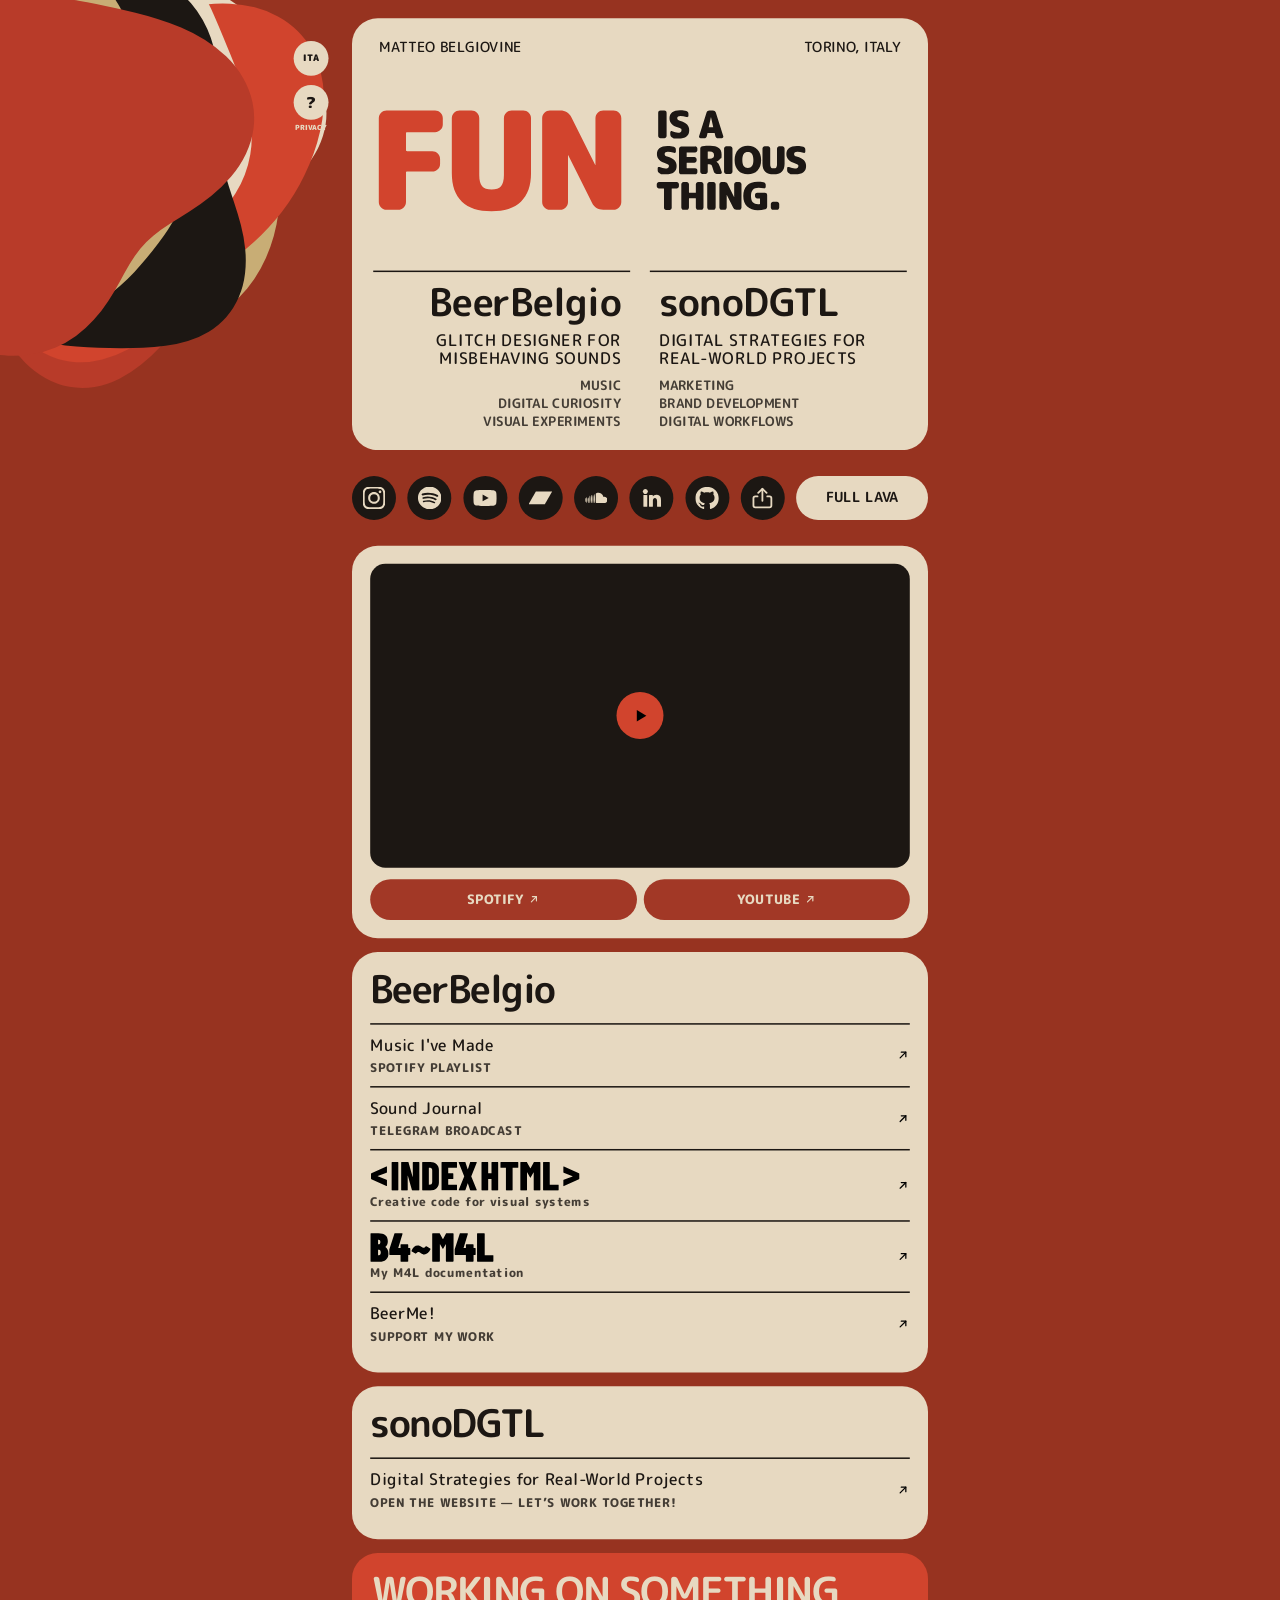
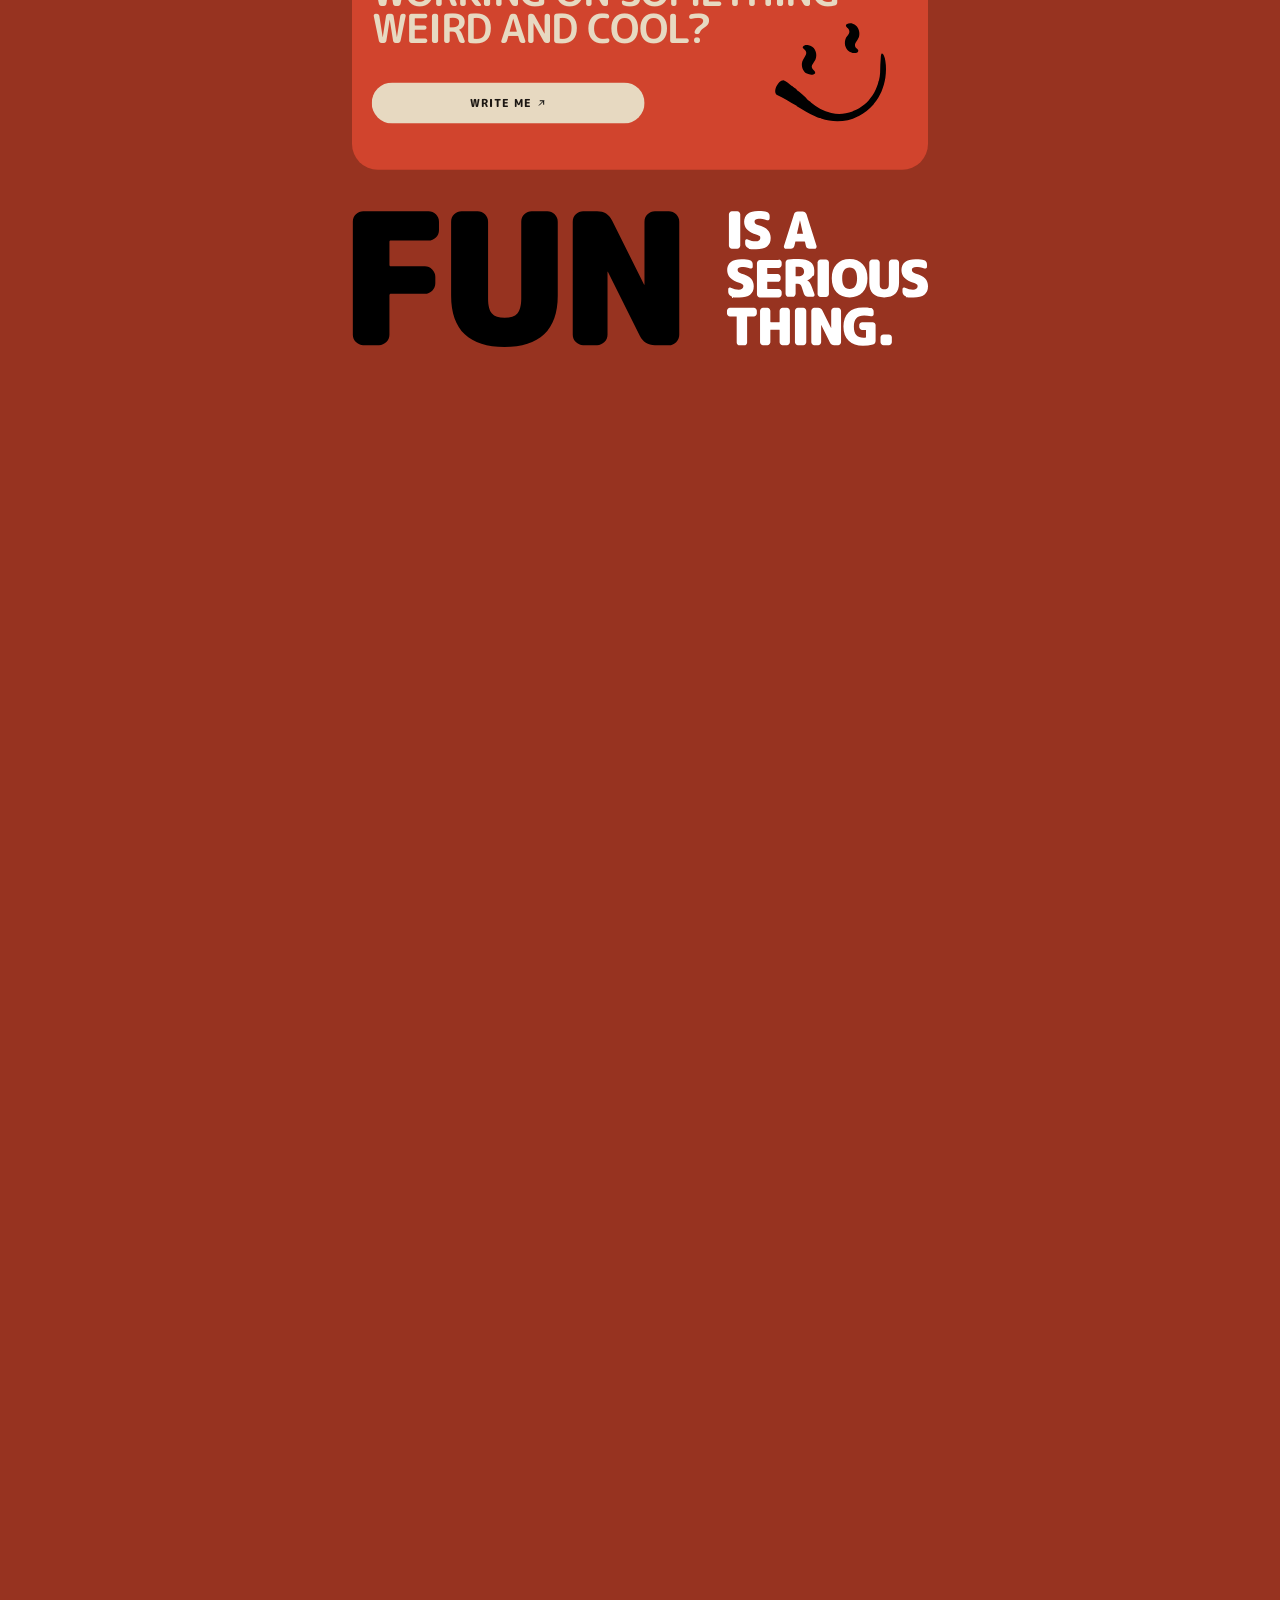
==== commit 0f5992ae: "Add files via upload" ====
--- a/index.html
+++ b/index.html
@@ -32,13 +32,13 @@
   <meta name="twitter:image" content="https://beerbelgio.github.io/assets/og-image.png">
   <meta name="twitter:image:alt" content="BeerBelgio — Matteo Belgiovine">
 
-  <link rel="icon" href="/assets/favicon.svg?v=1300" type="image/svg+xml">
-  <link rel="stylesheet" href="/assets/fonts/m-plus-rounded-1c/font.css?v=1300">
-  <link rel="stylesheet" href="/style.css?v=1300">
+  <link rel="icon" href="/assets/favicon.svg?v=1301" type="image/svg+xml">
+  <link rel="stylesheet" href="/assets/fonts/m-plus-rounded-1c/font.css?v=1301">
+  <link rel="stylesheet" href="/style.css?v=1301">
 
   <script>
     (() => {
-      const BUILD_TOKEN = "1300";
+      const BUILD_TOKEN = "1301";
       let checking = false;
       async function ensureCurrentBuild() {
         if (checking) return;
@@ -96,11 +96,11 @@
       <p class="privacy-intro">This site is intentionally light on tracking.</p>
       <div class="privacy-copy">
         <section><h3>THIS SITE</h3><p>No first-party analytics, advertising pixels, profiling or marketing trackers are used by this website.</p></section>
-        <section><h3>HOSTING</h3><p>The site is hosted with GitHub Pages. GitHub states that visitors’ IP addresses are logged and stored for security purposes. <a href="https://docs.github.com/en/site-policy/privacy-policies/github-general-privacy-statement" target="_blank" rel="noopener noreferrer">GitHub Privacy Statement <img class="privacy-link-arrow" src="/assets/icon-arrow-up-right.svg?v=1300" alt="" aria-hidden="true"></a></p></section>
-        <section><h3>YOUTUBE</h3><p>Embedded videos are loaded only after you choose to play them and use YouTube’s Privacy-Enhanced Mode (<code>youtube-nocookie.com</code>). Once activated, Google / YouTube may process data under their own policies. <a href="https://support.google.com/youtube/answer/171780?hl=en" target="_blank" rel="noopener noreferrer">About Privacy-Enhanced Mode <img class="privacy-link-arrow" src="/assets/icon-arrow-up-right.svg?v=1300" alt="" aria-hidden="true"></a></p></section>
+        <section><h3>HOSTING</h3><p>The site is hosted with GitHub Pages. GitHub states that visitors’ IP addresses are logged and stored for security purposes. <a href="https://docs.github.com/en/site-policy/privacy-policies/github-general-privacy-statement" target="_blank" rel="noopener noreferrer">GitHub Privacy Statement <img class="privacy-link-arrow" src="/assets/icon-arrow-up-right.svg?v=1301" alt="" aria-hidden="true"></a></p></section>
+        <section><h3>YOUTUBE</h3><p>Embedded videos are loaded only after you choose to play them and use YouTube’s Privacy-Enhanced Mode (<code>youtube-nocookie.com</code>). Once activated, Google / YouTube may process data under their own policies. <a href="https://support.google.com/youtube/answer/171780?hl=en" target="_blank" rel="noopener noreferrer">About Privacy-Enhanced Mode <img class="privacy-link-arrow" src="/assets/icon-arrow-up-right.svg?v=1301" alt="" aria-hidden="true"></a></p></section>
         <section><h3>EXTERNAL LINKS</h3><p>Music, social and professional links open third-party services. Their own privacy terms apply once you leave this site.</p></section>
         <section><h3>CONTACT DATA</h3><p>“Write me” first tries to open your email app through a <code>mailto:</code> link; if no handler takes over, the site shows TO, SUBJECT and MESSAGE as separate fields you can copy into your webmail. This website does not submit or store the message itself. If you email Matteo, the data you voluntarily provide are used to reply to your request and manage the related correspondence. The legal basis is taking steps at your request before a possible collaboration where applicable (GDPR Art. 6(1)(b)); otherwise, the legitimate interest in answering and managing correspondence (Art. 6(1)(f)). Providing contact data is voluntary.</p></section>
-        <section><h3>EMAIL PROVIDER</h3><p>Email is received through Gmail / Google. Google may process that correspondence under its own privacy terms and applicable international-transfer safeguards. <a href="https://policies.google.com/privacy" target="_blank" rel="noopener noreferrer">Google Privacy Policy <img class="privacy-link-arrow" src="/assets/icon-arrow-up-right.svg?v=1300" alt="" aria-hidden="true"></a></p></section>
+        <section><h3>EMAIL PROVIDER</h3><p>Email is received through Gmail / Google. Google may process that correspondence under its own privacy terms and applicable international-transfer safeguards. <a href="https://policies.google.com/privacy" target="_blank" rel="noopener noreferrer">Google Privacy Policy <img class="privacy-link-arrow" src="/assets/icon-arrow-up-right.svg?v=1301" alt="" aria-hidden="true"></a></p></section>
         <section><h3>RETENTION &amp; RIGHTS</h3><p>Correspondence is kept only as long as reasonably needed for the request, any resulting relationship and applicable legal or accounting obligations. No automated decision-making or profiling is carried out by Matteo through this site. Where the GDPR applies, you may request access, correction, deletion, restriction, objection or portability where applicable, and you may lodge a complaint with the competent supervisory authority.</p></section>
         <section><h3>CONTROLLER / CONTACT</h3><p>Matteo Belgiovine — Turin, Italy<br><a href="mailto:matteo.sonodgtl@gmail.com">matteo.sonodgtl@gmail.com</a></p></section>
       </div>
@@ -128,8 +128,8 @@
 
       <h1 id="hero-title" class="hero-claim-art-wrap">
         <picture class="hero-claim-picture">
-          <source media="(pointer: coarse) and (orientation: portrait)" srcset="/assets/claim-portrait.svg?v=1300">
-          <img class="hero-claim-art" src="/assets/claim.svg?v=1300" alt="FUN IS A SERIOUS THING.">
+          <source media="(pointer: coarse) and (orientation: portrait)" srcset="/assets/claim-portrait.svg?v=1301">
+          <img class="hero-claim-art" src="/assets/claim.svg?v=1301" alt="FUN IS A SERIOUS THING.">
         </picture>
       </h1>
 
@@ -162,14 +162,14 @@
 
     <div class="quick-actions">
       <nav class="platforms" aria-label="Main platforms">
-        <a href="https://www.instagram.com/beerbelgio" target="_blank" rel="noopener noreferrer" aria-label="Instagram"><img class="platform-icon" src="/assets/icon-instagram.svg?v=1300" alt=""></a>
-        <a href="https://open.spotify.com/intl-it/artist/6f2uqxxXSBY0WYe5qpEMO0?si=txOc3IltQOeGPD7Iq0KtQw" target="_blank" rel="noopener noreferrer" aria-label="Spotify"><img class="platform-icon" src="/assets/icon-spotify.svg?v=1300" alt=""></a>
-        <a href="https://www.youtube.com/@beerbelgio" target="_blank" rel="noopener noreferrer" aria-label="YouTube"><img class="platform-icon" src="/assets/icon-youtube.svg?v=1300" alt=""></a>
-        <a href="https://beerbelgio.bandcamp.com/" target="_blank" rel="noopener noreferrer" aria-label="Bandcamp"><img class="platform-icon" src="/assets/icon-bandcamp.svg?v=1300" alt=""></a>
-        <a href="https://soundcloud.com/beerbelgio" target="_blank" rel="noopener noreferrer" aria-label="SoundCloud"><img class="platform-icon" src="/assets/icon-soundcloud.svg?v=1300" alt=""></a>
-        <a href="https://www.linkedin.com/in/matteo-belgiovine-421177164/" target="_blank" rel="noopener noreferrer" aria-label="LinkedIn"><img class="platform-icon" src="/assets/icon-linkedin.svg?v=1300" alt=""></a>
-        <a href="https://github.com/BeerBelgio" target="_blank" rel="noopener noreferrer" aria-label="GitHub"><img class="platform-icon" src="/assets/icon-github.svg?v=1300" alt=""></a>
-        <button class="platform-share" id="share-site" type="button" aria-label="Share this site" title="Share this site"><img class="platform-icon" src="/assets/icon-share.svg?v=1300" alt=""></button>
+        <a href="https://www.instagram.com/beerbelgio" target="_blank" rel="noopener noreferrer" aria-label="Instagram"><img class="platform-icon" src="/assets/icon-instagram.svg?v=1301" alt=""></a>
+        <a href="https://open.spotify.com/intl-it/artist/6f2uqxxXSBY0WYe5qpEMO0?si=txOc3IltQOeGPD7Iq0KtQw" target="_blank" rel="noopener noreferrer" aria-label="Spotify"><img class="platform-icon" src="/assets/icon-spotify.svg?v=1301" alt=""></a>
+        <a href="https://www.youtube.com/@beerbelgio" target="_blank" rel="noopener noreferrer" aria-label="YouTube"><img class="platform-icon" src="/assets/icon-youtube.svg?v=1301" alt=""></a>
+        <a href="https://beerbelgio.bandcamp.com/" target="_blank" rel="noopener noreferrer" aria-label="Bandcamp"><img class="platform-icon" src="/assets/icon-bandcamp.svg?v=1301" alt=""></a>
+        <a href="https://soundcloud.com/beerbelgio" target="_blank" rel="noopener noreferrer" aria-label="SoundCloud"><img class="platform-icon" src="/assets/icon-soundcloud.svg?v=1301" alt=""></a>
+        <a href="https://www.linkedin.com/in/matteo-belgiovine-421177164/" target="_blank" rel="noopener noreferrer" aria-label="LinkedIn"><img class="platform-icon" src="/assets/icon-linkedin.svg?v=1301" alt=""></a>
+        <a href="https://github.com/BeerBelgio" target="_blank" rel="noopener noreferrer" aria-label="GitHub"><img class="platform-icon" src="/assets/icon-github.svg?v=1301" alt=""></a>
+        <button class="platform-share" id="share-site" type="button" aria-label="Share this site" title="Share this site"><img class="platform-icon" src="/assets/icon-share.svg?v=1301" alt=""></button>
       </nav>
 
       <button class="lava-toggle" id="lava-toggle" type="button" aria-pressed="false">
@@ -185,12 +185,12 @@
         data-youtube-id="8kaRScePKms"
         data-youtube-list="OLAK5uy_lhZT4kA-28vSo5-pz2SOYputOBcnqwUYM"
         aria-label="Play Sounds Like Something on YouTube">
-        <span class="play"><img src="/assets/icon-play.svg?v=1300" alt=""></span>
+        <span class="play"><img src="/assets/icon-play.svg?v=1301" alt=""></span>
       </button>
 
       <div class="cta-row">
-        <a href="https://open.spotify.com/intl-it/artist/6f2uqxxXSBY0WYe5qpEMO0?si=WlXgoVD5QQej0EATIzLRXA&nd=1&dlsi=f950cc11a46f4bed" target="_blank" rel="noopener noreferrer">SPOTIFY <img class="inline-arrow" src="/assets/icon-arrow-up-right-cream.svg?v=1300" alt=""></a>
-        <a href="https://www.youtube.com/@beerbelgio" target="_blank" rel="noopener noreferrer">YOUTUBE <img class="inline-arrow" src="/assets/icon-arrow-up-right-cream.svg?v=1300" alt=""></a>
+        <a href="https://open.spotify.com/intl-it/artist/6f2uqxxXSBY0WYe5qpEMO0?si=WlXgoVD5QQej0EATIzLRXA&nd=1&dlsi=f950cc11a46f4bed" target="_blank" rel="noopener noreferrer" aria-label="Spotify">SPOTIFY <img class="inline-arrow" src="/assets/icon-arrow-up-right-cream.svg?v=1301" alt=""></a>
+        <a href="https://www.youtube.com/@beerbelgio" target="_blank" rel="noopener noreferrer" aria-label="YouTube">YOUTUBE <img class="inline-arrow" src="/assets/icon-arrow-up-right-cream.svg?v=1301" alt=""></a>
       </div>
     </section>
 
@@ -202,7 +202,7 @@
           Music I've Made
           <small>SPOTIFY PLAYLIST</small>
         </span>
-        <span class="arrow"><img src="/assets/icon-arrow-up-right.svg?v=1300" alt=""></span>
+        <span class="arrow"><img src="/assets/icon-arrow-up-right.svg?v=1301" alt=""></span>
       </a>
 
       <a href="https://t.me/beerbelgio_soundjournal" target="_blank" rel="noopener noreferrer">
@@ -210,23 +210,23 @@
           Sound Journal
           <small>TELEGRAM BROADCAST</small>
         </span>
-        <span class="arrow"><img src="/assets/icon-arrow-up-right.svg?v=1300" alt=""></span>
+        <span class="arrow"><img src="/assets/icon-arrow-up-right.svg?v=1301" alt=""></span>
       </a>
 
       <a class="beerbelgio-project-link" href="https://beerbelgio.github.io/index-html/" target="_blank" rel="noopener noreferrer" aria-label="INDEX HTML — Creative code for visual systems">
         <span class="beerbelgio-project-content">
-          <img class="beerbelgio-project-wordmark" src="/assets/index-html-wordmark.svg?v=1300" width="1000" height="200" alt="INDEX HTML">
+          <img class="beerbelgio-project-wordmark" src="/assets/index-html-wordmark.svg?v=1301" width="932" height="128" alt="INDEX HTML">
           <small>Creative code for visual systems</small>
         </span>
-        <span class="arrow"><img src="/assets/icon-arrow-up-right.svg?v=1300" alt=""></span>
+        <span class="arrow"><img src="/assets/icon-arrow-up-right.svg?v=1301" alt=""></span>
       </a>
 
       <a class="beerbelgio-project-link" href="https://beerbelgio.github.io/b4-m4l/" target="_blank" rel="noopener noreferrer" aria-label="B4~M4L — My M4L documentation">
         <span class="beerbelgio-project-content">
-          <img class="beerbelgio-project-wordmark" src="/assets/b4m4l-wordmark.svg?v=1300" width="1000" height="200" alt="B4~M4L">
+          <img class="beerbelgio-project-wordmark" src="/assets/b4m4l-wordmark.svg?v=1301" width="736" height="172" alt="B4~M4L">
           <small>My M4L documentation</small>
         </span>
-        <span class="arrow"><img src="/assets/icon-arrow-up-right.svg?v=1300" alt=""></span>
+        <span class="arrow"><img src="/assets/icon-arrow-up-right.svg?v=1301" alt=""></span>
       </a>
 
       <a href="https://ko-fi.com/beerbelgio" target="_blank" rel="noopener noreferrer">
@@ -234,7 +234,7 @@
           BeerMe!
           <small>SUPPORT MY WORK</small>
         </span>
-        <span class="arrow"><img src="/assets/icon-arrow-up-right.svg?v=1300" alt=""></span>
+        <span class="arrow"><img src="/assets/icon-arrow-up-right.svg?v=1301" alt=""></span>
       </a>
 
 
@@ -250,7 +250,7 @@
           Digital Strategies for <br class="mobile-only-break">Real-World Projects
           <small>OPEN THE WEBSITE<span class="sonodgtl-cta-separator"> — </span><br class="mobile-only-break">LET’S WORK TOGETHER!</small>
         </span>
-        <span class="arrow"><img src="/assets/icon-arrow-up-right.svg?v=1300" alt=""></span>
+        <span class="arrow"><img src="/assets/icon-arrow-up-right.svg?v=1301" alt=""></span>
       </a>
     </section>
 
@@ -263,12 +263,13 @@
       <div class="contact-lower">
         <a class="write-button" id="hub-write-me"
            href="mailto:matteo.sonodgtl@gmail.com?subject=Something%20weird%20and%20cool&body=Hi%20Matteo%2C%0A%0AWHO%20I%20AM%3A%0A%0AMY%20LINKS%3A%0A%0AWHAT%20I%27M%20WORKING%20ON%3A%0A%0AWHY%20AM%20I%20WRITING%20TO%20YOU%3A%0A">
-          WRITE ME <img class="inline-arrow" src="/assets/icon-arrow-up-right.svg?v=1300" alt="">
+          WRITE ME <img class="inline-arrow" src="/assets/icon-arrow-up-right.svg?v=1301" alt="">
         </a>
       </div>
 
       <img class="contact-smile contact-smile-full"
-           src="/assets/smile-eyes.svg?v=1300"
+           src="/assets/smile-eyes.svg?v=1301"
+           width="1080" height="1080"
            alt=""
            aria-hidden="true">
     </section>
@@ -357,8 +358,8 @@
     </div>
   </div>
 
-  <script src="/lava.js?v=1300"></script>
-  <script src="/script.js?v=1300"></script>
-  <script src="/privacy.js?v=1300"></script>
+  <script src="/lava.js?v=1301"></script>
+  <script src="/script.js?v=1301"></script>
+  <script src="/privacy.js?v=1301"></script>
 </body>
 </html>
--- a/assets/fonts/m-plus-rounded-1c/font.css
+++ b/assets/fonts/m-plus-rounded-1c/font.css
@@ -2,7 +2,7 @@
 
 @font-face {
   font-family: "M PLUS Rounded 1c";
-  src: url("./m-plus-rounded-1c-latin-100-normal.woff2?v=1300") format("woff2");
+  src: url("./m-plus-rounded-1c-latin-100-normal.woff2?v=1301") format("woff2");
   font-style: normal;
   font-weight: 100;
   font-display: swap;
@@ -10,7 +10,7 @@
 
 @font-face {
   font-family: "M PLUS Rounded 1c";
-  src: url("./m-plus-rounded-1c-latin-300-normal.woff2?v=1300") format("woff2");
+  src: url("./m-plus-rounded-1c-latin-300-normal.woff2?v=1301") format("woff2");
   font-style: normal;
   font-weight: 300;
   font-display: swap;
@@ -18,7 +18,7 @@
 
 @font-face {
   font-family: "M PLUS Rounded 1c";
-  src: url("./m-plus-rounded-1c-latin-400-normal.woff2?v=1300") format("woff2");
+  src: url("./m-plus-rounded-1c-latin-400-normal.woff2?v=1301") format("woff2");
   font-style: normal;
   font-weight: 400;
   font-display: swap;
@@ -26,7 +26,7 @@
 
 @font-face {
   font-family: "M PLUS Rounded 1c";
-  src: url("./m-plus-rounded-1c-latin-500-normal.woff2?v=1300") format("woff2");
+  src: url("./m-plus-rounded-1c-latin-500-normal.woff2?v=1301") format("woff2");
   font-style: normal;
   font-weight: 500;
   font-display: swap;
@@ -34,7 +34,7 @@
 
 @font-face {
   font-family: "M PLUS Rounded 1c";
-  src: url("./m-plus-rounded-1c-latin-700-normal.woff2?v=1300") format("woff2");
+  src: url("./m-plus-rounded-1c-latin-700-normal.woff2?v=1301") format("woff2");
   font-style: normal;
   font-weight: 700;
   font-display: swap;
@@ -42,7 +42,7 @@
 
 @font-face {
   font-family: "M PLUS Rounded 1c";
-  src: url("./m-plus-rounded-1c-latin-800-normal.woff2?v=1300") format("woff2");
+  src: url("./m-plus-rounded-1c-latin-800-normal.woff2?v=1301") format("woff2");
   font-style: normal;
   font-weight: 800;
   font-display: swap;
@@ -50,7 +50,7 @@
 
 @font-face {
   font-family: "M PLUS Rounded 1c";
-  src: url("./m-plus-rounded-1c-latin-900-normal.woff2?v=1300") format("woff2");
+  src: url("./m-plus-rounded-1c-latin-900-normal.woff2?v=1301") format("woff2");
   font-style: normal;
   font-weight: 900;
   font-display: swap;
--- a/style.css
+++ b/style.css
@@ -282,7 +282,7 @@
   min-height: 46px;
   padding: 11px 14px;
   border-radius: 999px;
-  background: var(--orange);
+  background: #a23826; /* CTA shade: contrast with cream above 4.5:1 */
   color: var(--cream);
   text-decoration: none;
   font-size: 11px;
@@ -3498,8 +3498,8 @@
 
 /* =========================================================
    V1.1.0 — HUB LANGUAGE SWITCH
-   One shared control stack: language first, Privacy second.
-   The Privacy label therefore remains clear below its own control.
+   One shared control group: stacked on desktop/landscape, split in portrait.
+   The Privacy label remains below its own control.
    ========================================================= */
 .hero-controls {
   position: absolute;
@@ -3552,10 +3552,13 @@
   .site-shell { padding-top: 110px !important; }
   .hero-controls {
     left: 0;
-    right: auto;
+    right: 0;
     top: -104px;
-    width: 58px;
-    gap: 5px;
+    width: auto;
+    flex-direction: row;
+    justify-content: space-between;
+    align-items: flex-start;
+    gap: 0;
   }
   .hero-controls .privacy-launch {
     width: 58px !important;
@@ -3599,9 +3602,9 @@
 }
 .beerbelgio-project-wordmark {
   display: block;
-  width: min(100%, 270px);
-  max-height: 56px;
-  height: auto;
+  width: auto;
+  max-width: 100%;
+  height: 38px;
   object-fit: contain;
   object-position: left center;
 }
@@ -3610,5 +3613,5 @@
   margin-top: 5px !important;
 }
 @media (pointer: coarse) and (orientation: portrait) {
-  .beerbelgio-project-wordmark { width: min(100%, 230px); }
-}
+  .beerbelgio-project-wordmark { height: clamp(23px, 7.9vw, 34px); }
+}
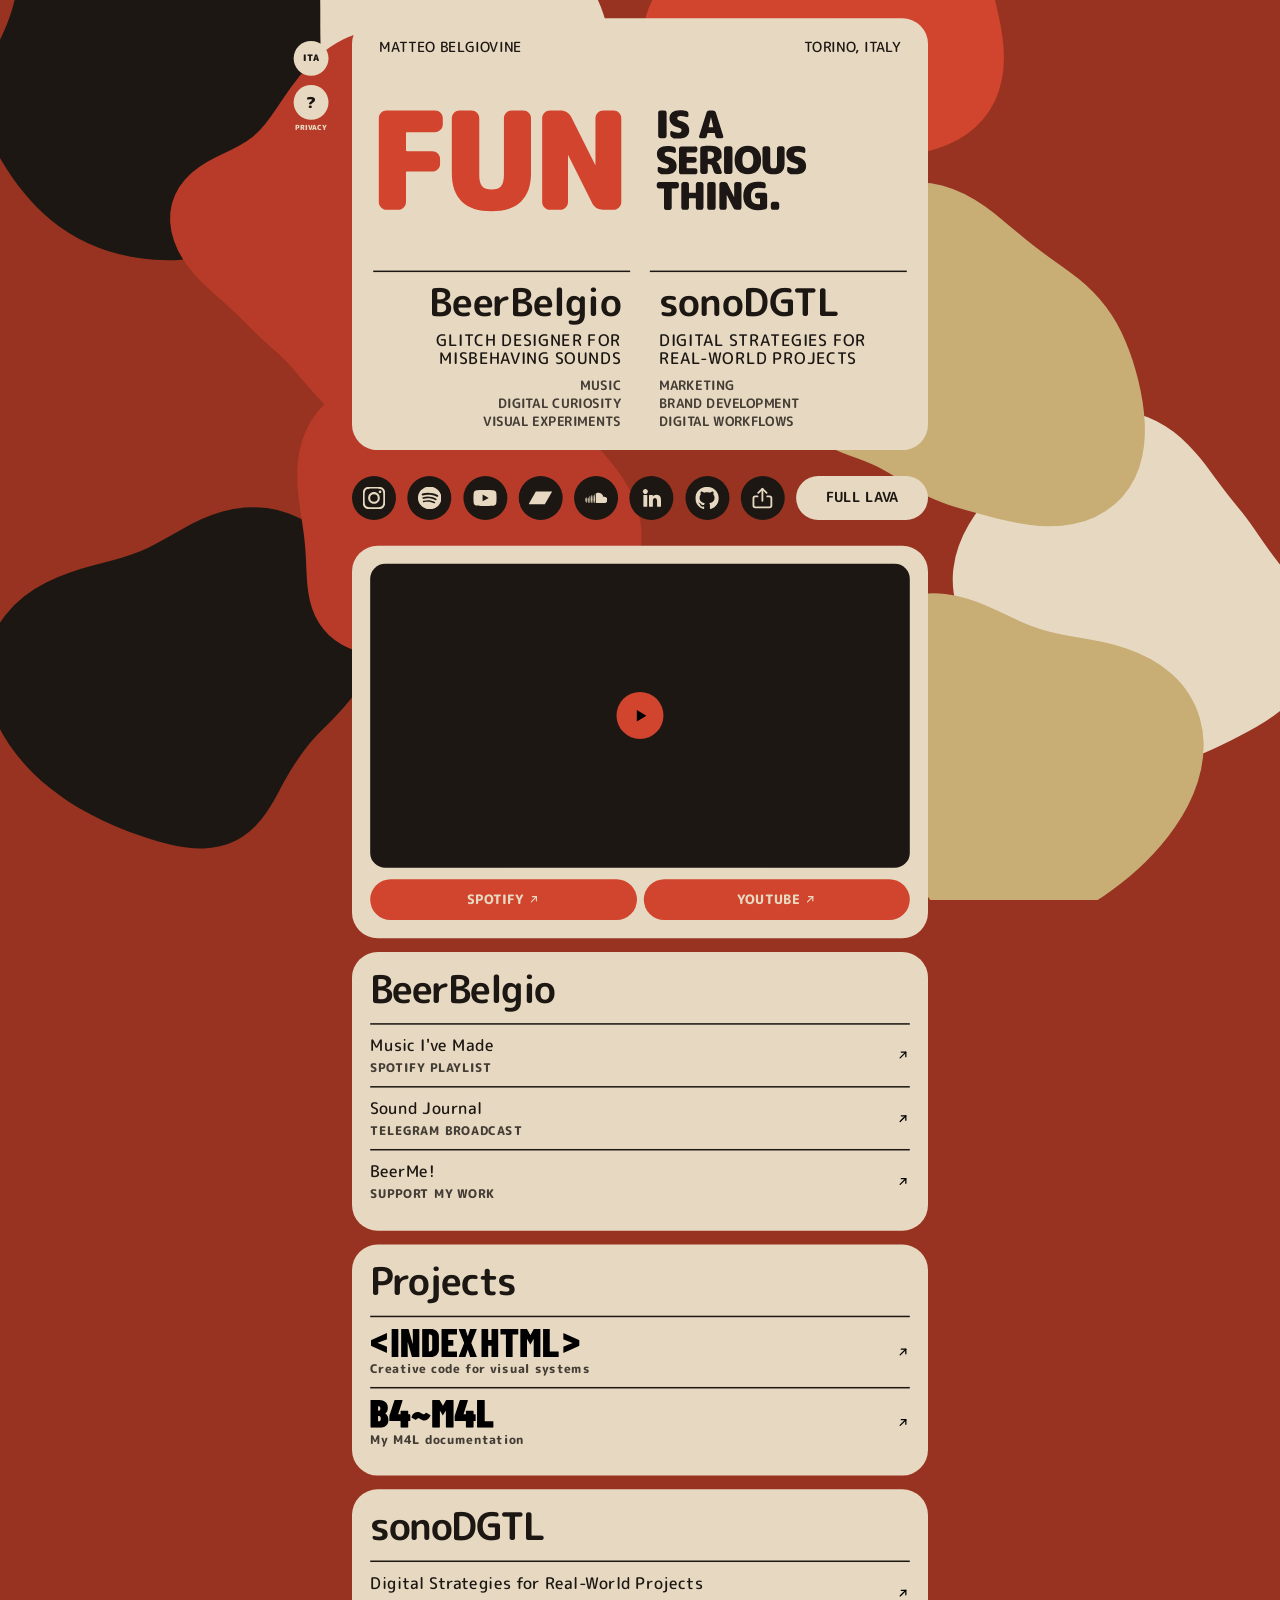
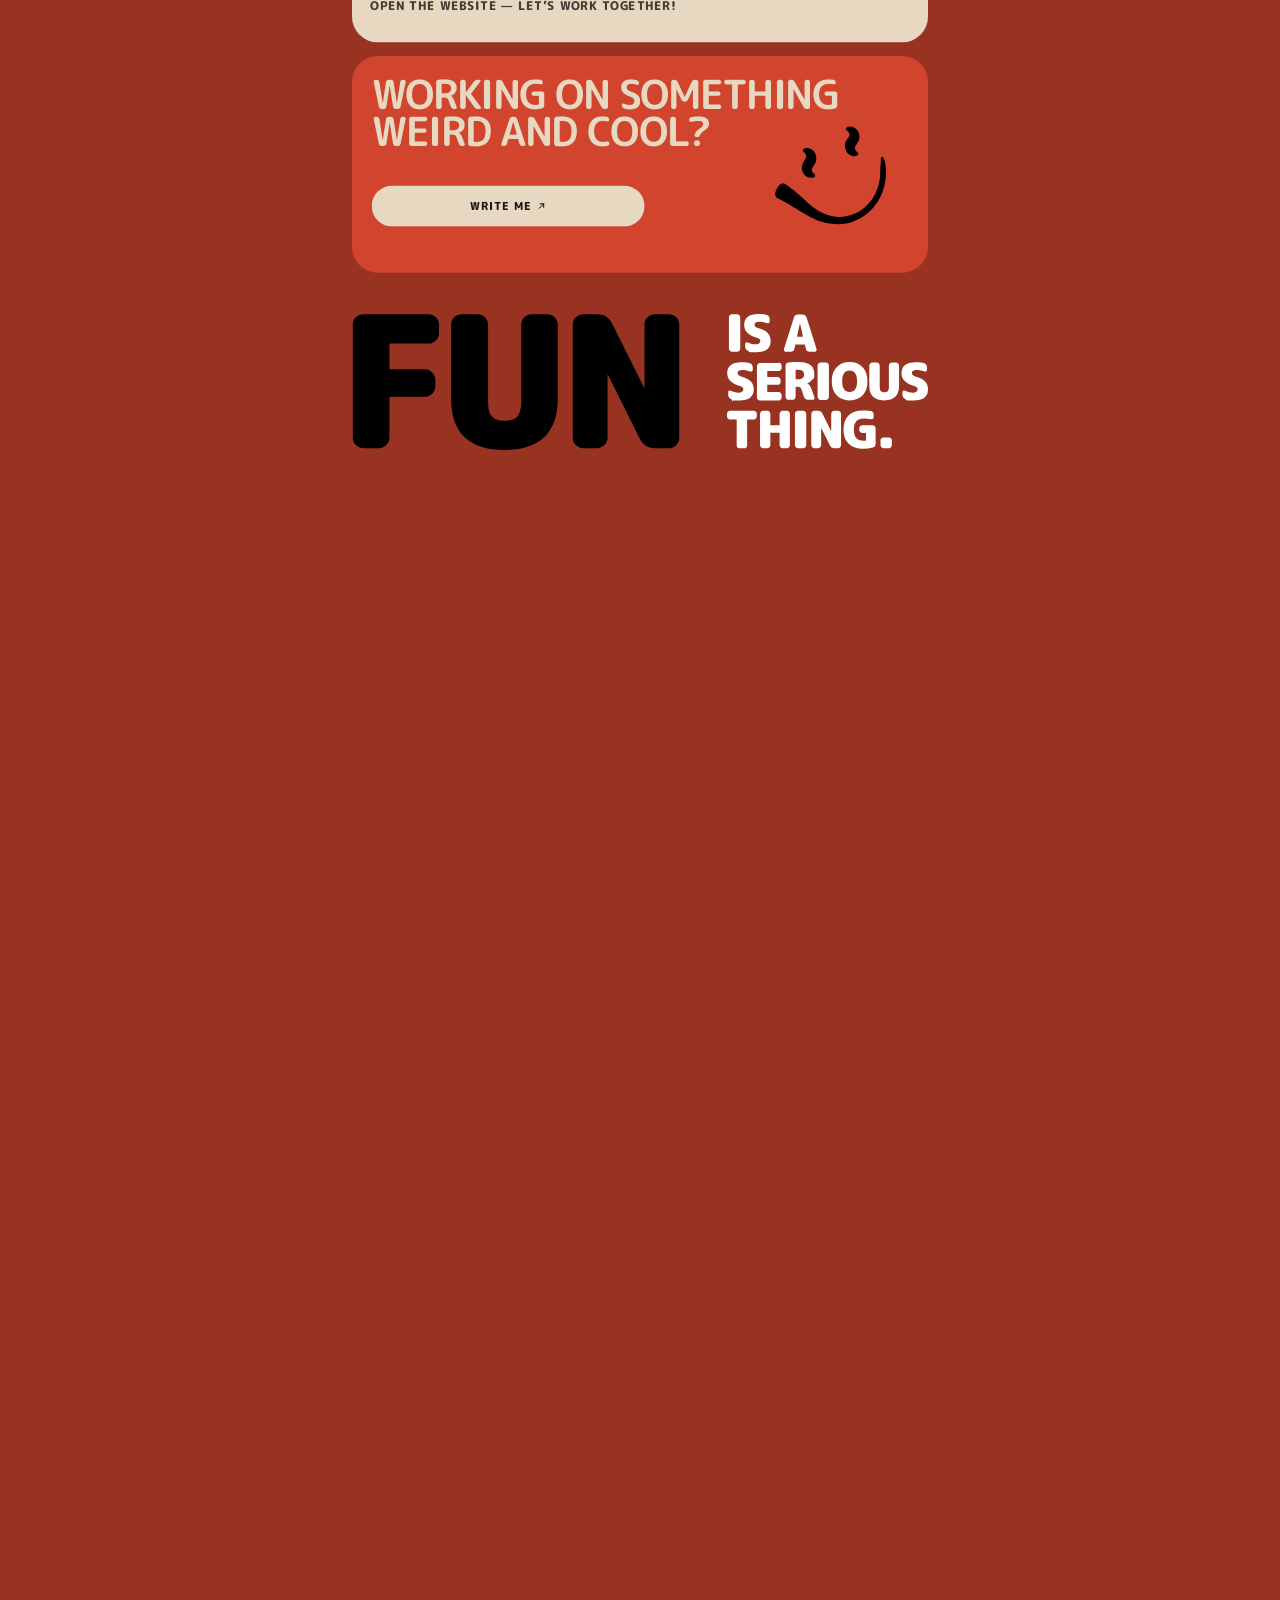
==== commit 940ca3e8: "feat(hub): add Projects section and restore Featured colors (1.4.0)" ====
--- a/index.html
+++ b/index.html
@@ -32,13 +32,13 @@
   <meta name="twitter:image" content="https://beerbelgio.github.io/assets/og-image.png">
   <meta name="twitter:image:alt" content="BeerBelgio — Matteo Belgiovine">
 
-  <link rel="icon" href="/assets/favicon.svg?v=1301" type="image/svg+xml">
-  <link rel="stylesheet" href="/assets/fonts/m-plus-rounded-1c/font.css?v=1301">
-  <link rel="stylesheet" href="/style.css?v=1301">
+  <link rel="icon" href="/assets/favicon.svg?v=1400" type="image/svg+xml">
+  <link rel="stylesheet" href="/assets/fonts/m-plus-rounded-1c/font.css?v=1400">
+  <link rel="stylesheet" href="/style.css?v=1400">
 
   <script>
     (() => {
-      const BUILD_TOKEN = "1301";
+      const BUILD_TOKEN = "1400";
       let checking = false;
       async function ensureCurrentBuild() {
         if (checking) return;
@@ -96,11 +96,11 @@
       <p class="privacy-intro">This site is intentionally light on tracking.</p>
       <div class="privacy-copy">
         <section><h3>THIS SITE</h3><p>No first-party analytics, advertising pixels, profiling or marketing trackers are used by this website.</p></section>
-        <section><h3>HOSTING</h3><p>The site is hosted with GitHub Pages. GitHub states that visitors’ IP addresses are logged and stored for security purposes. <a href="https://docs.github.com/en/site-policy/privacy-policies/github-general-privacy-statement" target="_blank" rel="noopener noreferrer">GitHub Privacy Statement <img class="privacy-link-arrow" src="/assets/icon-arrow-up-right.svg?v=1301" alt="" aria-hidden="true"></a></p></section>
-        <section><h3>YOUTUBE</h3><p>Embedded videos are loaded only after you choose to play them and use YouTube’s Privacy-Enhanced Mode (<code>youtube-nocookie.com</code>). Once activated, Google / YouTube may process data under their own policies. <a href="https://support.google.com/youtube/answer/171780?hl=en" target="_blank" rel="noopener noreferrer">About Privacy-Enhanced Mode <img class="privacy-link-arrow" src="/assets/icon-arrow-up-right.svg?v=1301" alt="" aria-hidden="true"></a></p></section>
+        <section><h3>HOSTING</h3><p>The site is hosted with GitHub Pages. GitHub states that visitors’ IP addresses are logged and stored for security purposes. <a href="https://docs.github.com/en/site-policy/privacy-policies/github-general-privacy-statement" target="_blank" rel="noopener noreferrer">GitHub Privacy Statement <img class="privacy-link-arrow" src="/assets/icon-arrow-up-right.svg?v=1400" alt="" aria-hidden="true"></a></p></section>
+        <section><h3>YOUTUBE</h3><p>Embedded videos are loaded only after you choose to play them and use YouTube’s Privacy-Enhanced Mode (<code>youtube-nocookie.com</code>). Once activated, Google / YouTube may process data under their own policies. <a href="https://support.google.com/youtube/answer/171780?hl=en" target="_blank" rel="noopener noreferrer">About Privacy-Enhanced Mode <img class="privacy-link-arrow" src="/assets/icon-arrow-up-right.svg?v=1400" alt="" aria-hidden="true"></a></p></section>
         <section><h3>EXTERNAL LINKS</h3><p>Music, social and professional links open third-party services. Their own privacy terms apply once you leave this site.</p></section>
         <section><h3>CONTACT DATA</h3><p>“Write me” first tries to open your email app through a <code>mailto:</code> link; if no handler takes over, the site shows TO, SUBJECT and MESSAGE as separate fields you can copy into your webmail. This website does not submit or store the message itself. If you email Matteo, the data you voluntarily provide are used to reply to your request and manage the related correspondence. The legal basis is taking steps at your request before a possible collaboration where applicable (GDPR Art. 6(1)(b)); otherwise, the legitimate interest in answering and managing correspondence (Art. 6(1)(f)). Providing contact data is voluntary.</p></section>
-        <section><h3>EMAIL PROVIDER</h3><p>Email is received through Gmail / Google. Google may process that correspondence under its own privacy terms and applicable international-transfer safeguards. <a href="https://policies.google.com/privacy" target="_blank" rel="noopener noreferrer">Google Privacy Policy <img class="privacy-link-arrow" src="/assets/icon-arrow-up-right.svg?v=1301" alt="" aria-hidden="true"></a></p></section>
+        <section><h3>EMAIL PROVIDER</h3><p>Email is received through Gmail / Google. Google may process that correspondence under its own privacy terms and applicable international-transfer safeguards. <a href="https://policies.google.com/privacy" target="_blank" rel="noopener noreferrer">Google Privacy Policy <img class="privacy-link-arrow" src="/assets/icon-arrow-up-right.svg?v=1400" alt="" aria-hidden="true"></a></p></section>
         <section><h3>RETENTION &amp; RIGHTS</h3><p>Correspondence is kept only as long as reasonably needed for the request, any resulting relationship and applicable legal or accounting obligations. No automated decision-making or profiling is carried out by Matteo through this site. Where the GDPR applies, you may request access, correction, deletion, restriction, objection or portability where applicable, and you may lodge a complaint with the competent supervisory authority.</p></section>
         <section><h3>CONTROLLER / CONTACT</h3><p>Matteo Belgiovine — Turin, Italy<br><a href="mailto:matteo.sonodgtl@gmail.com">matteo.sonodgtl@gmail.com</a></p></section>
       </div>
@@ -128,8 +128,8 @@
 
       <h1 id="hero-title" class="hero-claim-art-wrap">
         <picture class="hero-claim-picture">
-          <source media="(pointer: coarse) and (orientation: portrait)" srcset="/assets/claim-portrait.svg?v=1301">
-          <img class="hero-claim-art" src="/assets/claim.svg?v=1301" alt="FUN IS A SERIOUS THING.">
+          <source media="(pointer: coarse) and (orientation: portrait)" srcset="/assets/claim-portrait.svg?v=1400">
+          <img class="hero-claim-art" src="/assets/claim.svg?v=1400" alt="FUN IS A SERIOUS THING.">
         </picture>
       </h1>
 
@@ -162,14 +162,14 @@
 
     <div class="quick-actions">
       <nav class="platforms" aria-label="Main platforms">
-        <a href="https://www.instagram.com/beerbelgio" target="_blank" rel="noopener noreferrer" aria-label="Instagram"><img class="platform-icon" src="/assets/icon-instagram.svg?v=1301" alt=""></a>
-        <a href="https://open.spotify.com/intl-it/artist/6f2uqxxXSBY0WYe5qpEMO0?si=txOc3IltQOeGPD7Iq0KtQw" target="_blank" rel="noopener noreferrer" aria-label="Spotify"><img class="platform-icon" src="/assets/icon-spotify.svg?v=1301" alt=""></a>
-        <a href="https://www.youtube.com/@beerbelgio" target="_blank" rel="noopener noreferrer" aria-label="YouTube"><img class="platform-icon" src="/assets/icon-youtube.svg?v=1301" alt=""></a>
-        <a href="https://beerbelgio.bandcamp.com/" target="_blank" rel="noopener noreferrer" aria-label="Bandcamp"><img class="platform-icon" src="/assets/icon-bandcamp.svg?v=1301" alt=""></a>
-        <a href="https://soundcloud.com/beerbelgio" target="_blank" rel="noopener noreferrer" aria-label="SoundCloud"><img class="platform-icon" src="/assets/icon-soundcloud.svg?v=1301" alt=""></a>
-        <a href="https://www.linkedin.com/in/matteo-belgiovine-421177164/" target="_blank" rel="noopener noreferrer" aria-label="LinkedIn"><img class="platform-icon" src="/assets/icon-linkedin.svg?v=1301" alt=""></a>
-        <a href="https://github.com/BeerBelgio" target="_blank" rel="noopener noreferrer" aria-label="GitHub"><img class="platform-icon" src="/assets/icon-github.svg?v=1301" alt=""></a>
-        <button class="platform-share" id="share-site" type="button" aria-label="Share this site" title="Share this site"><img class="platform-icon" src="/assets/icon-share.svg?v=1301" alt=""></button>
+        <a href="https://www.instagram.com/beerbelgio" target="_blank" rel="noopener noreferrer" aria-label="Instagram"><img class="platform-icon" src="/assets/icon-instagram.svg?v=1400" alt=""></a>
+        <a href="https://open.spotify.com/intl-it/artist/6f2uqxxXSBY0WYe5qpEMO0?si=txOc3IltQOeGPD7Iq0KtQw" target="_blank" rel="noopener noreferrer" aria-label="Spotify"><img class="platform-icon" src="/assets/icon-spotify.svg?v=1400" alt=""></a>
+        <a href="https://www.youtube.com/@beerbelgio" target="_blank" rel="noopener noreferrer" aria-label="YouTube"><img class="platform-icon" src="/assets/icon-youtube.svg?v=1400" alt=""></a>
+        <a href="https://beerbelgio.bandcamp.com/" target="_blank" rel="noopener noreferrer" aria-label="Bandcamp"><img class="platform-icon" src="/assets/icon-bandcamp.svg?v=1400" alt=""></a>
+        <a href="https://soundcloud.com/beerbelgio" target="_blank" rel="noopener noreferrer" aria-label="SoundCloud"><img class="platform-icon" src="/assets/icon-soundcloud.svg?v=1400" alt=""></a>
+        <a href="https://www.linkedin.com/in/matteo-belgiovine-421177164/" target="_blank" rel="noopener noreferrer" aria-label="LinkedIn"><img class="platform-icon" src="/assets/icon-linkedin.svg?v=1400" alt=""></a>
+        <a href="https://github.com/BeerBelgio" target="_blank" rel="noopener noreferrer" aria-label="GitHub"><img class="platform-icon" src="/assets/icon-github.svg?v=1400" alt=""></a>
+        <button class="platform-share" id="share-site" type="button" aria-label="Share this site" title="Share this site"><img class="platform-icon" src="/assets/icon-share.svg?v=1400" alt=""></button>
       </nav>
 
       <button class="lava-toggle" id="lava-toggle" type="button" aria-pressed="false">
@@ -185,12 +185,12 @@
         data-youtube-id="8kaRScePKms"
         data-youtube-list="OLAK5uy_lhZT4kA-28vSo5-pz2SOYputOBcnqwUYM"
         aria-label="Play Sounds Like Something on YouTube">
-        <span class="play"><img src="/assets/icon-play.svg?v=1301" alt=""></span>
+        <span class="play"><img src="/assets/icon-play.svg?v=1400" alt=""></span>
       </button>
 
       <div class="cta-row">
-        <a href="https://open.spotify.com/intl-it/artist/6f2uqxxXSBY0WYe5qpEMO0?si=WlXgoVD5QQej0EATIzLRXA&nd=1&dlsi=f950cc11a46f4bed" target="_blank" rel="noopener noreferrer" aria-label="Spotify">SPOTIFY <img class="inline-arrow" src="/assets/icon-arrow-up-right-cream.svg?v=1301" alt=""></a>
-        <a href="https://www.youtube.com/@beerbelgio" target="_blank" rel="noopener noreferrer" aria-label="YouTube">YOUTUBE <img class="inline-arrow" src="/assets/icon-arrow-up-right-cream.svg?v=1301" alt=""></a>
+        <a href="https://open.spotify.com/intl-it/artist/6f2uqxxXSBY0WYe5qpEMO0?si=WlXgoVD5QQej0EATIzLRXA&nd=1&dlsi=f950cc11a46f4bed" target="_blank" rel="noopener noreferrer" aria-label="Spotify">SPOTIFY <img class="inline-arrow" src="/assets/icon-arrow-up-right-cream.svg?v=1400" alt=""></a>
+        <a href="https://www.youtube.com/@beerbelgio" target="_blank" rel="noopener noreferrer" aria-label="YouTube">YOUTUBE <img class="inline-arrow" src="/assets/icon-arrow-up-right-cream.svg?v=1400" alt=""></a>
       </div>
     </section>
 
@@ -202,7 +202,7 @@
           Music I've Made
           <small>SPOTIFY PLAYLIST</small>
         </span>
-        <span class="arrow"><img src="/assets/icon-arrow-up-right.svg?v=1301" alt=""></span>
+        <span class="arrow"><img src="/assets/icon-arrow-up-right.svg?v=1400" alt=""></span>
       </a>
 
       <a href="https://t.me/beerbelgio_soundjournal" target="_blank" rel="noopener noreferrer">
@@ -210,23 +210,7 @@
           Sound Journal
           <small>TELEGRAM BROADCAST</small>
         </span>
-        <span class="arrow"><img src="/assets/icon-arrow-up-right.svg?v=1301" alt=""></span>
-      </a>
-
-      <a class="beerbelgio-project-link" href="https://beerbelgio.github.io/index-html/" target="_blank" rel="noopener noreferrer" aria-label="INDEX HTML — Creative code for visual systems">
-        <span class="beerbelgio-project-content">
-          <img class="beerbelgio-project-wordmark" src="/assets/index-html-wordmark.svg?v=1301" width="932" height="128" alt="INDEX HTML">
-          <small>Creative code for visual systems</small>
-        </span>
-        <span class="arrow"><img src="/assets/icon-arrow-up-right.svg?v=1301" alt=""></span>
-      </a>
-
-      <a class="beerbelgio-project-link" href="https://beerbelgio.github.io/b4-m4l/" target="_blank" rel="noopener noreferrer" aria-label="B4~M4L — My M4L documentation">
-        <span class="beerbelgio-project-content">
-          <img class="beerbelgio-project-wordmark" src="/assets/b4m4l-wordmark.svg?v=1301" width="736" height="172" alt="B4~M4L">
-          <small>My M4L documentation</small>
-        </span>
-        <span class="arrow"><img src="/assets/icon-arrow-up-right.svg?v=1301" alt=""></span>
+        <span class="arrow"><img src="/assets/icon-arrow-up-right.svg?v=1400" alt=""></span>
       </a>
 
       <a href="https://ko-fi.com/beerbelgio" target="_blank" rel="noopener noreferrer">
@@ -234,12 +218,28 @@
           BeerMe!
           <small>SUPPORT MY WORK</small>
         </span>
-        <span class="arrow"><img src="/assets/icon-arrow-up-right.svg?v=1301" alt=""></span>
-      </a>
-
-
-
-
+        <span class="arrow"><img src="/assets/icon-arrow-up-right.svg?v=1400" alt=""></span>
+      </a>
+    </section>
+
+    <section class="links-card card projects-card" id="projects" aria-labelledby="projects-title">
+      <h2 class="brand-heading" id="projects-title">Projects</h2>
+
+      <a class="beerbelgio-project-link" href="https://beerbelgio.github.io/index-html/" target="_blank" rel="noopener noreferrer" aria-label="INDEX HTML — Creative code for visual systems">
+        <span class="beerbelgio-project-content">
+          <img class="beerbelgio-project-wordmark" src="/assets/index-html-wordmark.svg?v=1400" width="932" height="128" alt="INDEX HTML">
+          <small>Creative code for visual systems</small>
+        </span>
+        <span class="arrow"><img src="/assets/icon-arrow-up-right.svg?v=1400" alt=""></span>
+      </a>
+
+      <a class="beerbelgio-project-link" href="https://beerbelgio.github.io/b4-m4l/" target="_blank" rel="noopener noreferrer" aria-label="B4~M4L — My M4L documentation">
+        <span class="beerbelgio-project-content">
+          <img class="beerbelgio-project-wordmark" src="/assets/b4m4l-wordmark.svg?v=1400" width="736" height="172" alt="B4~M4L">
+          <small>My M4L documentation</small>
+        </span>
+        <span class="arrow"><img src="/assets/icon-arrow-up-right.svg?v=1400" alt=""></span>
+      </a>
     </section>
 
     <section class="links-card card sonodgtl-card" id="sonodgtl-link">
@@ -250,7 +250,7 @@
           Digital Strategies for <br class="mobile-only-break">Real-World Projects
           <small>OPEN THE WEBSITE<span class="sonodgtl-cta-separator"> — </span><br class="mobile-only-break">LET’S WORK TOGETHER!</small>
         </span>
-        <span class="arrow"><img src="/assets/icon-arrow-up-right.svg?v=1301" alt=""></span>
+        <span class="arrow"><img src="/assets/icon-arrow-up-right.svg?v=1400" alt=""></span>
       </a>
     </section>
 
@@ -263,12 +263,12 @@
       <div class="contact-lower">
         <a class="write-button" id="hub-write-me"
            href="mailto:matteo.sonodgtl@gmail.com?subject=Something%20weird%20and%20cool&body=Hi%20Matteo%2C%0A%0AWHO%20I%20AM%3A%0A%0AMY%20LINKS%3A%0A%0AWHAT%20I%27M%20WORKING%20ON%3A%0A%0AWHY%20AM%20I%20WRITING%20TO%20YOU%3A%0A">
-          WRITE ME <img class="inline-arrow" src="/assets/icon-arrow-up-right.svg?v=1301" alt="">
+          WRITE ME <img class="inline-arrow" src="/assets/icon-arrow-up-right.svg?v=1400" alt="">
         </a>
       </div>
 
       <img class="contact-smile contact-smile-full"
-           src="/assets/smile-eyes.svg?v=1301"
+           src="/assets/smile-eyes.svg?v=1400"
            width="1080" height="1080"
            alt=""
            aria-hidden="true">
@@ -358,8 +358,8 @@
     </div>
   </div>
 
-  <script src="/lava.js?v=1301"></script>
-  <script src="/script.js?v=1301"></script>
-  <script src="/privacy.js?v=1301"></script>
+  <script src="/lava.js?v=1400"></script>
+  <script src="/script.js?v=1400"></script>
+  <script src="/privacy.js?v=1400"></script>
 </body>
 </html>
--- a/assets/fonts/m-plus-rounded-1c/font.css
+++ b/assets/fonts/m-plus-rounded-1c/font.css
@@ -2,7 +2,7 @@
 
 @font-face {
   font-family: "M PLUS Rounded 1c";
-  src: url("./m-plus-rounded-1c-latin-100-normal.woff2?v=1301") format("woff2");
+  src: url("./m-plus-rounded-1c-latin-100-normal.woff2?v=1400") format("woff2");
   font-style: normal;
   font-weight: 100;
   font-display: swap;
@@ -10,7 +10,7 @@
 
 @font-face {
   font-family: "M PLUS Rounded 1c";
-  src: url("./m-plus-rounded-1c-latin-300-normal.woff2?v=1301") format("woff2");
+  src: url("./m-plus-rounded-1c-latin-300-normal.woff2?v=1400") format("woff2");
   font-style: normal;
   font-weight: 300;
   font-display: swap;
@@ -18,7 +18,7 @@
 
 @font-face {
   font-family: "M PLUS Rounded 1c";
-  src: url("./m-plus-rounded-1c-latin-400-normal.woff2?v=1301") format("woff2");
+  src: url("./m-plus-rounded-1c-latin-400-normal.woff2?v=1400") format("woff2");
   font-style: normal;
   font-weight: 400;
   font-display: swap;
@@ -26,7 +26,7 @@
 
 @font-face {
   font-family: "M PLUS Rounded 1c";
-  src: url("./m-plus-rounded-1c-latin-500-normal.woff2?v=1301") format("woff2");
+  src: url("./m-plus-rounded-1c-latin-500-normal.woff2?v=1400") format("woff2");
   font-style: normal;
   font-weight: 500;
   font-display: swap;
@@ -34,7 +34,7 @@
 
 @font-face {
   font-family: "M PLUS Rounded 1c";
-  src: url("./m-plus-rounded-1c-latin-700-normal.woff2?v=1301") format("woff2");
+  src: url("./m-plus-rounded-1c-latin-700-normal.woff2?v=1400") format("woff2");
   font-style: normal;
   font-weight: 700;
   font-display: swap;
@@ -42,7 +42,7 @@
 
 @font-face {
   font-family: "M PLUS Rounded 1c";
-  src: url("./m-plus-rounded-1c-latin-800-normal.woff2?v=1301") format("woff2");
+  src: url("./m-plus-rounded-1c-latin-800-normal.woff2?v=1400") format("woff2");
   font-style: normal;
   font-weight: 800;
   font-display: swap;
@@ -50,7 +50,7 @@
 
 @font-face {
   font-family: "M PLUS Rounded 1c";
-  src: url("./m-plus-rounded-1c-latin-900-normal.woff2?v=1301") format("woff2");
+  src: url("./m-plus-rounded-1c-latin-900-normal.woff2?v=1400") format("woff2");
   font-style: normal;
   font-weight: 900;
   font-display: swap;
--- a/style.css
+++ b/style.css
@@ -282,7 +282,7 @@
   min-height: 46px;
   padding: 11px 14px;
   border-radius: 999px;
-  background: #a23826; /* CTA shade: contrast with cream above 4.5:1 */
+  background: var(--orange); /* Brand orange restored; cream text retained intentionally. */
   color: var(--cream);
   text-decoration: none;
   font-size: 11px;
@@ -3595,7 +3595,7 @@
 }
 
 /* BeerBelgio project gateways: local to the links card; no stage changes. */
-.beerbelgio-card > a.beerbelgio-project-link > .beerbelgio-project-content {
+.projects-card > a.beerbelgio-project-link > .beerbelgio-project-content {
   display: block;
   flex: 1 1 auto;
   min-width: 0;
@@ -3608,7 +3608,7 @@
   object-fit: contain;
   object-position: left center;
 }
-.beerbelgio-card > a.beerbelgio-project-link small {
+.projects-card > a.beerbelgio-project-link small {
   display: block;
   margin-top: 5px !important;
 }
